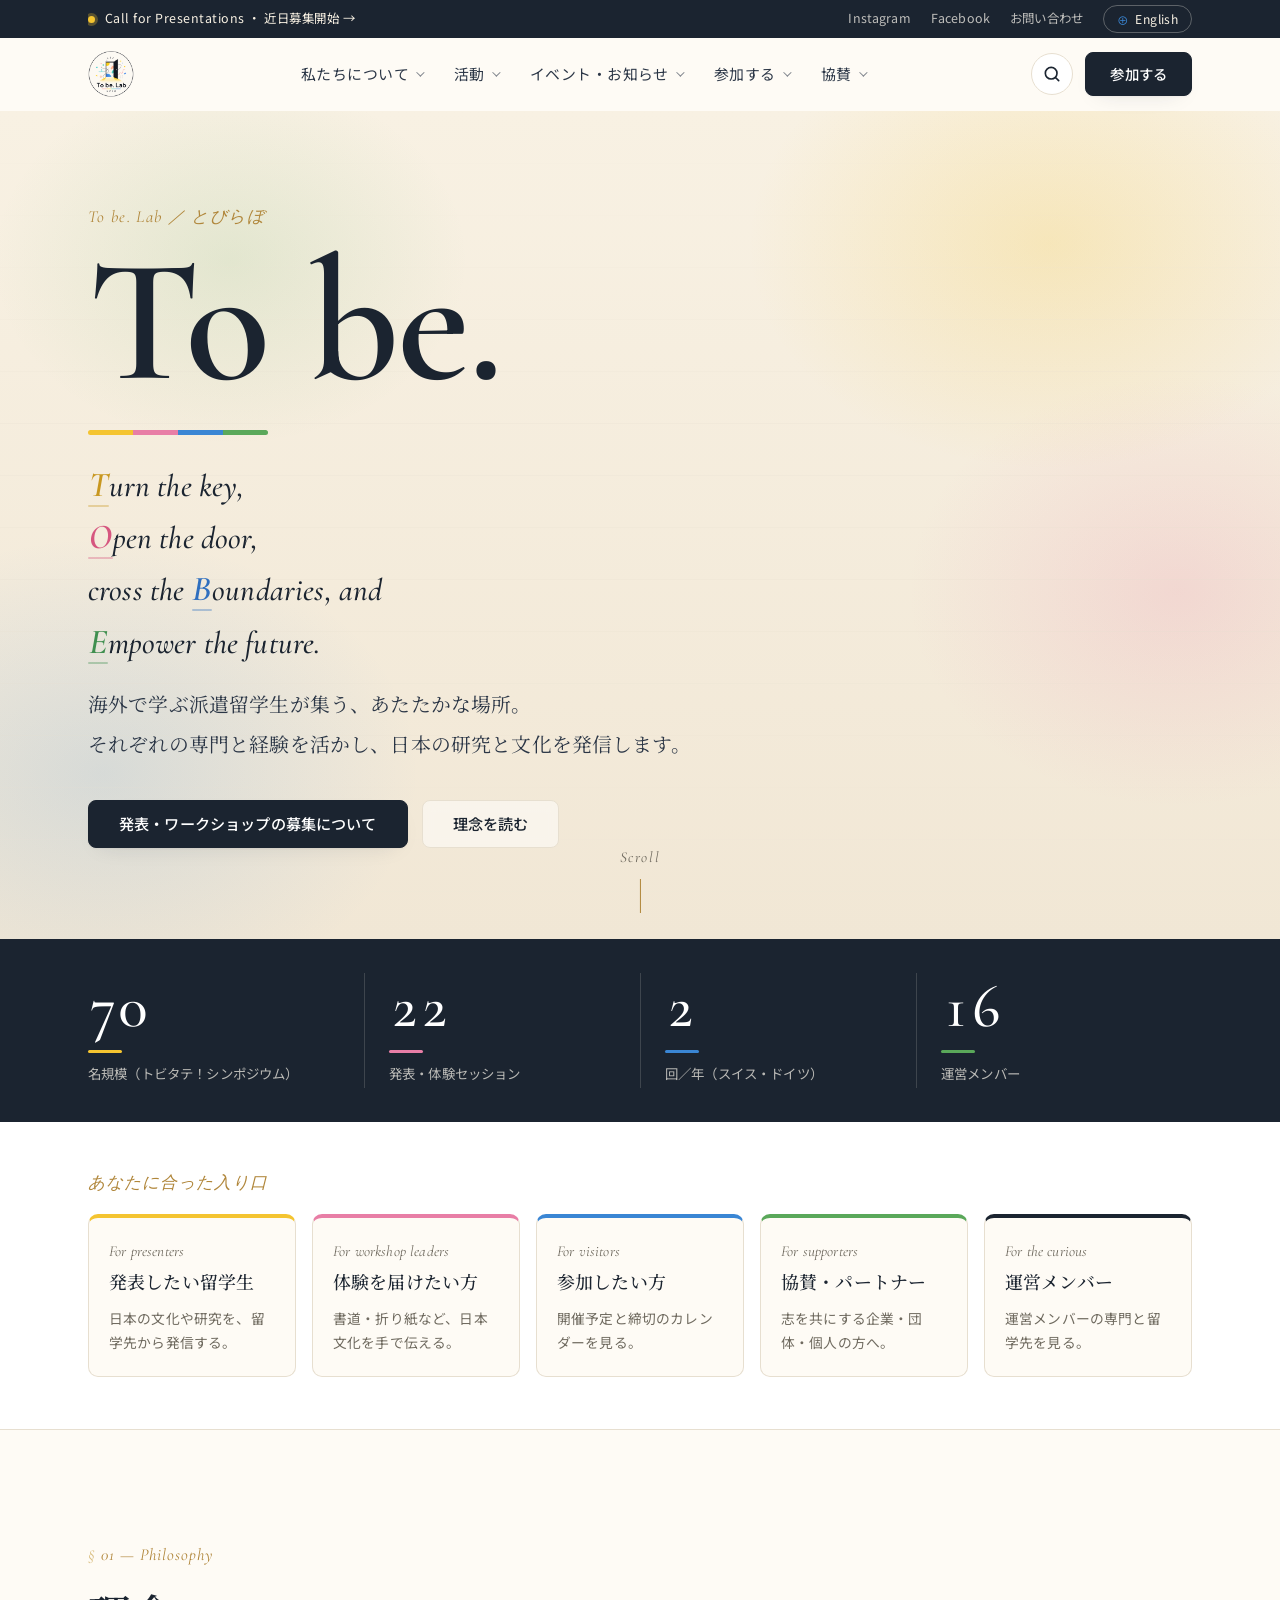
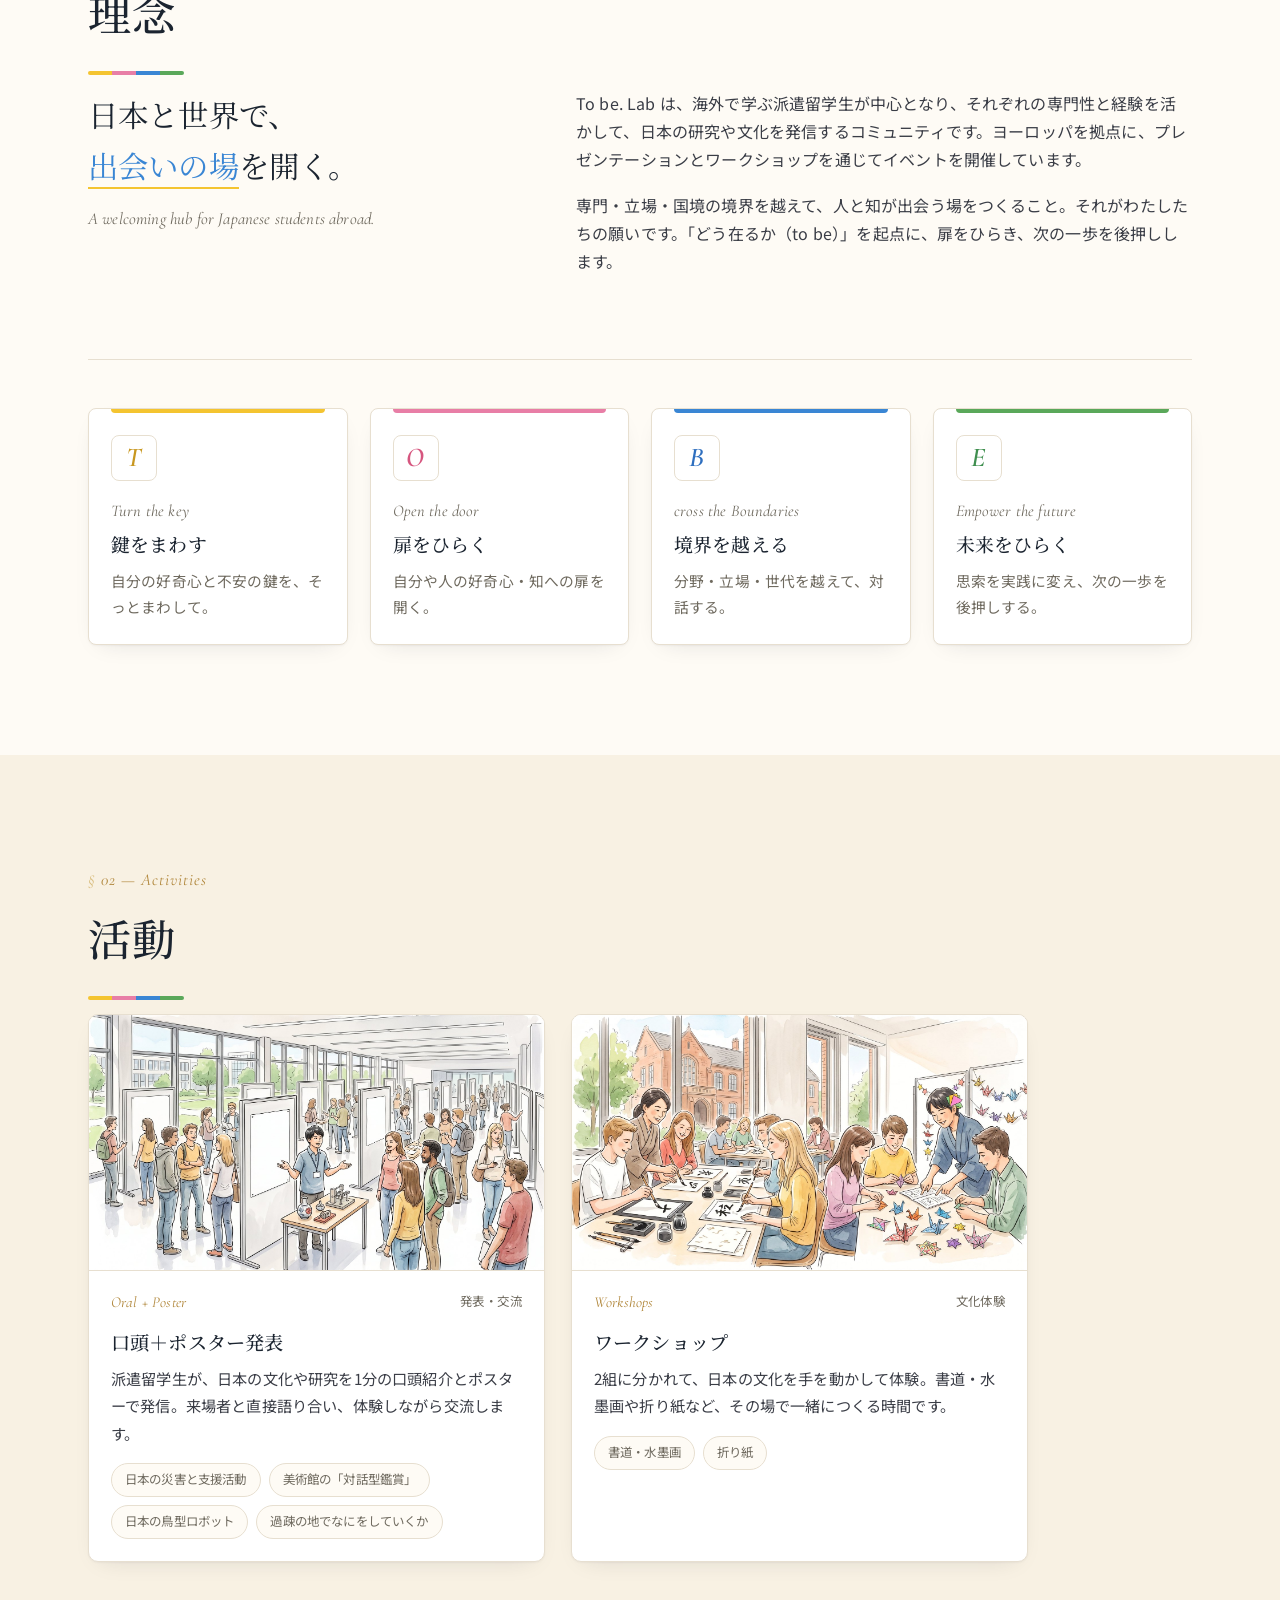
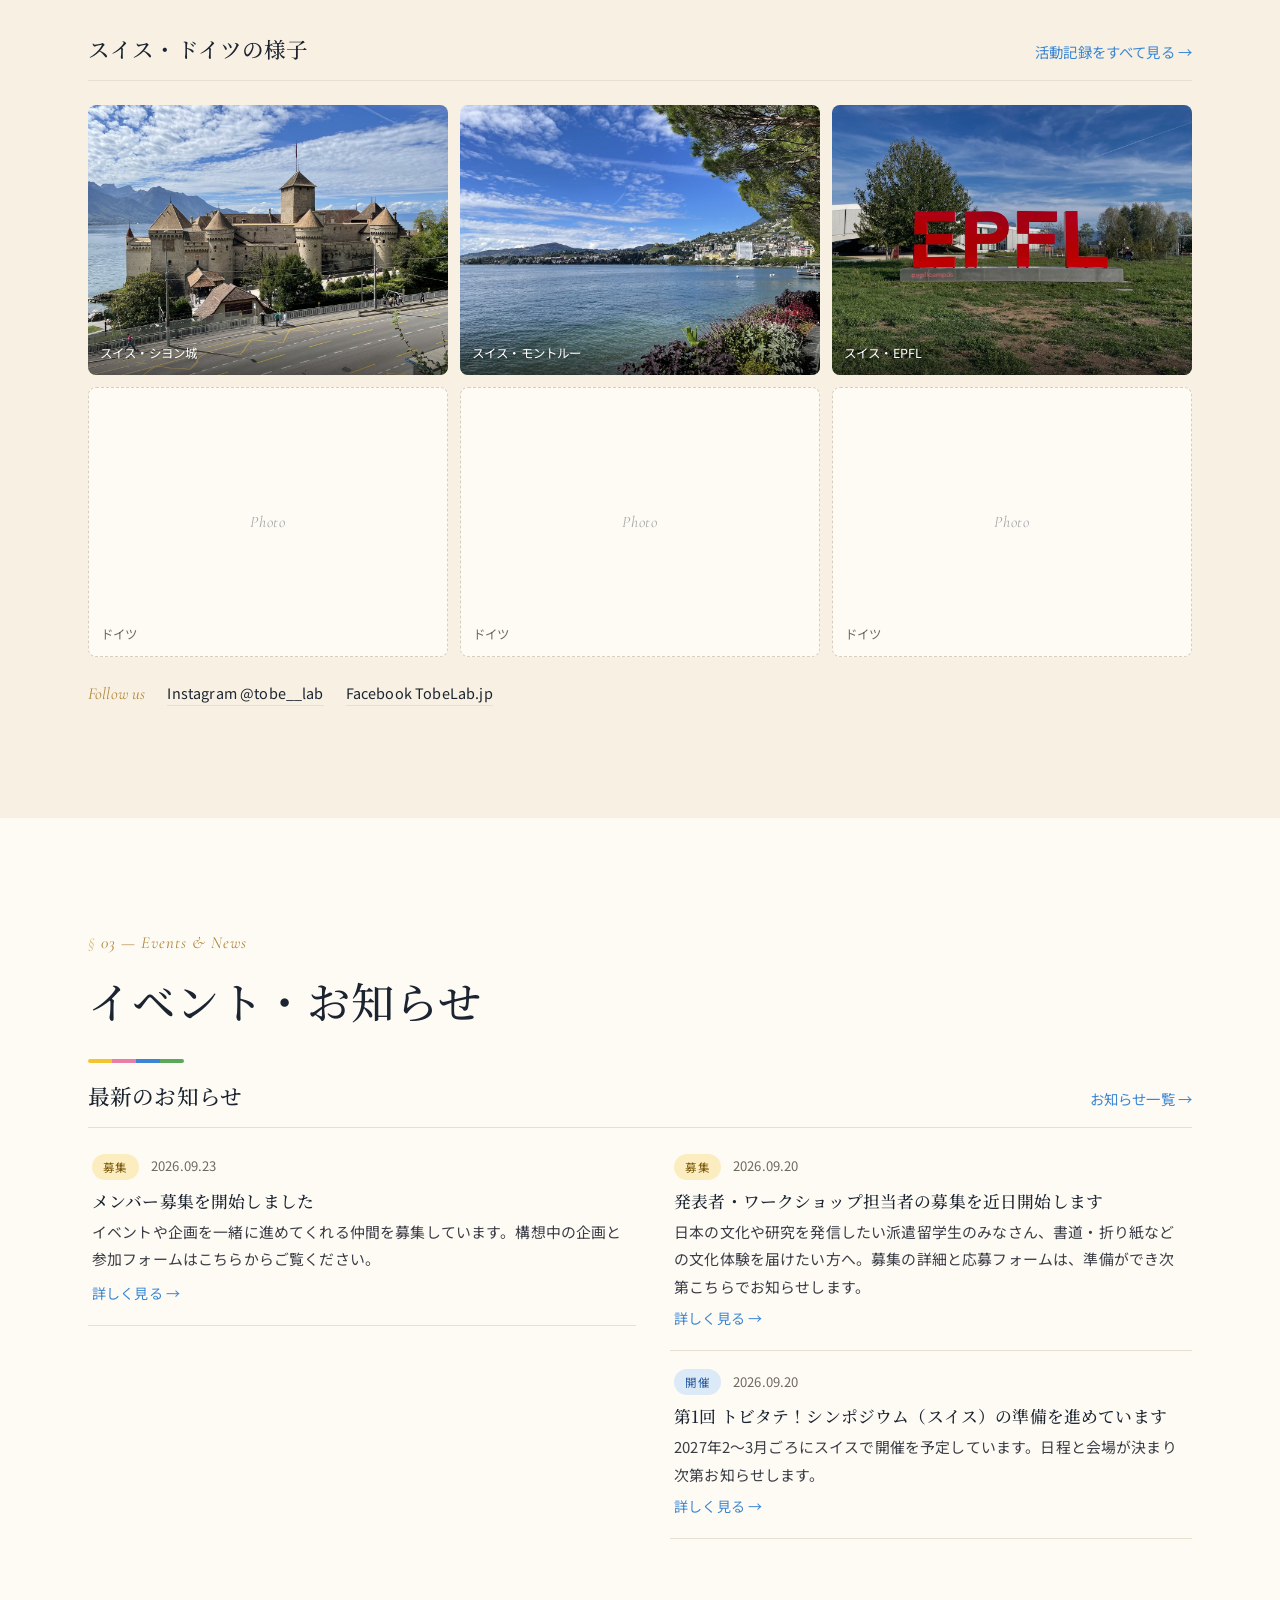
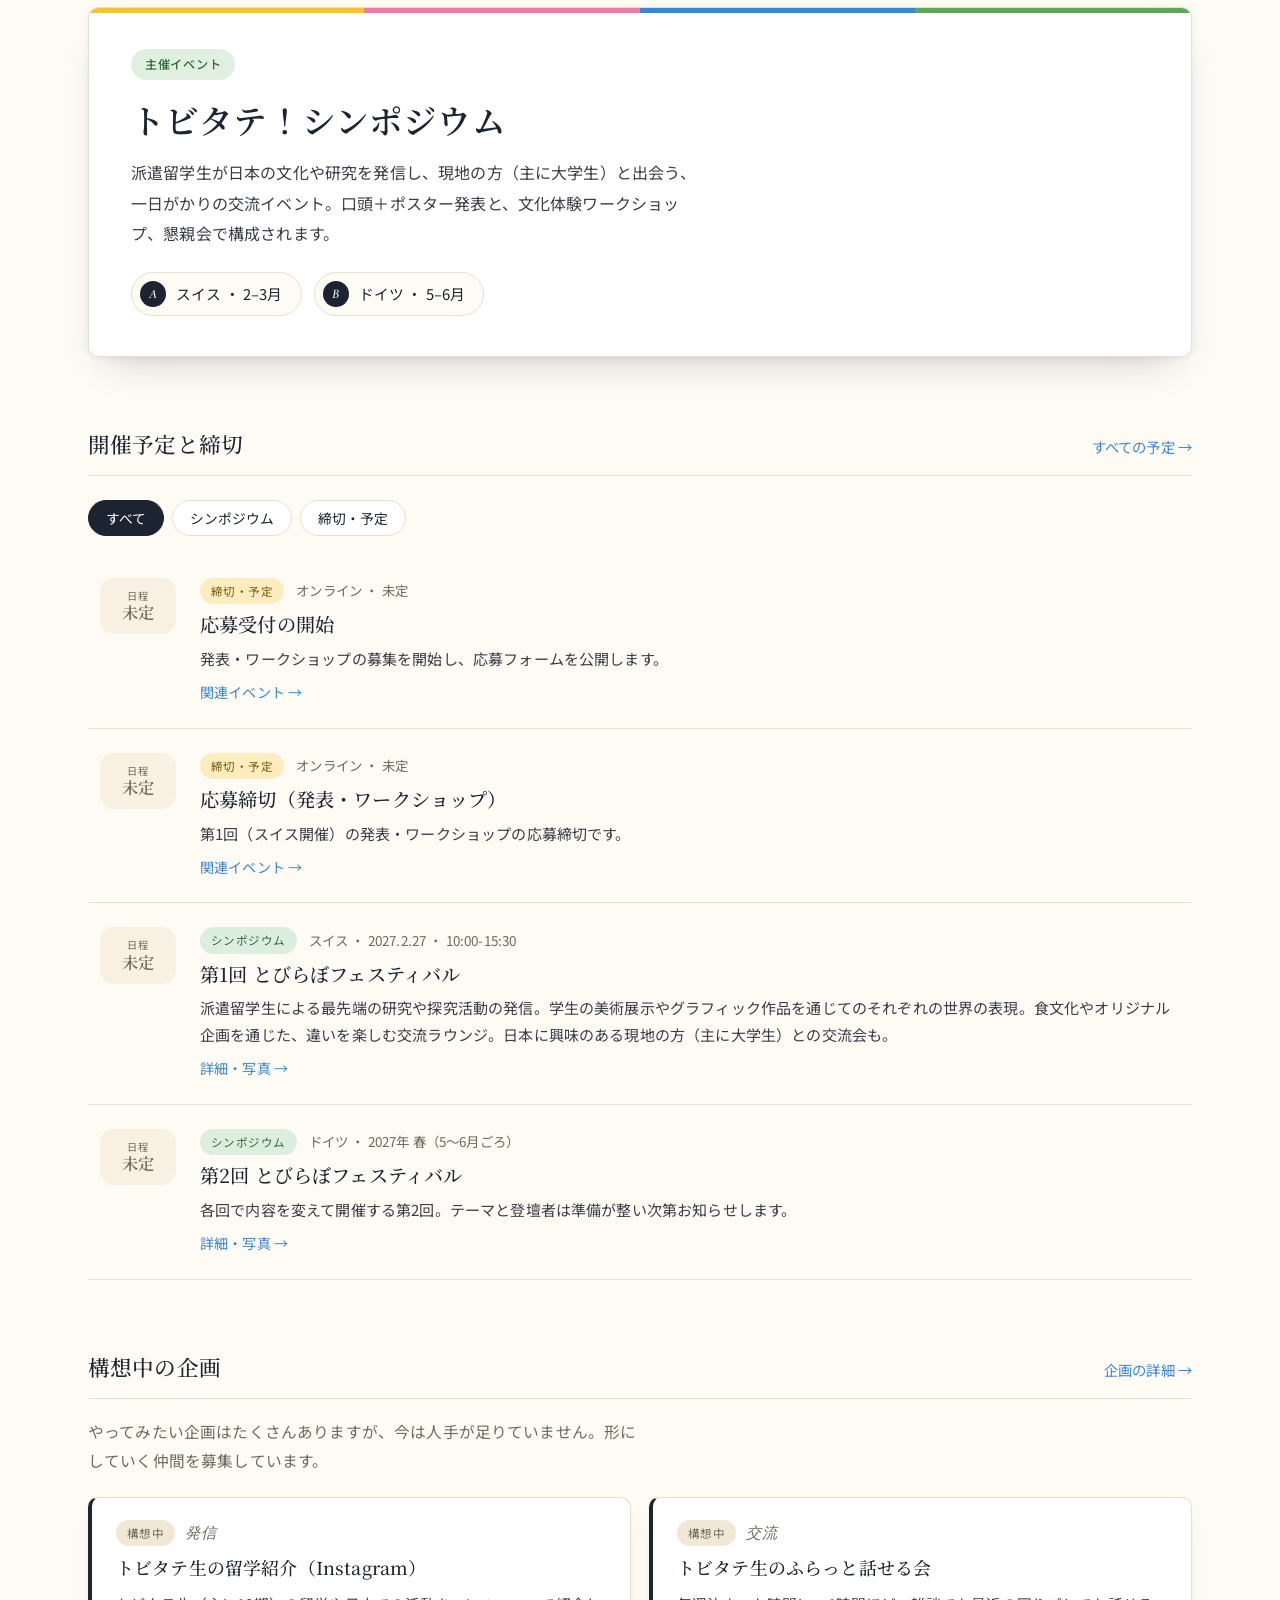
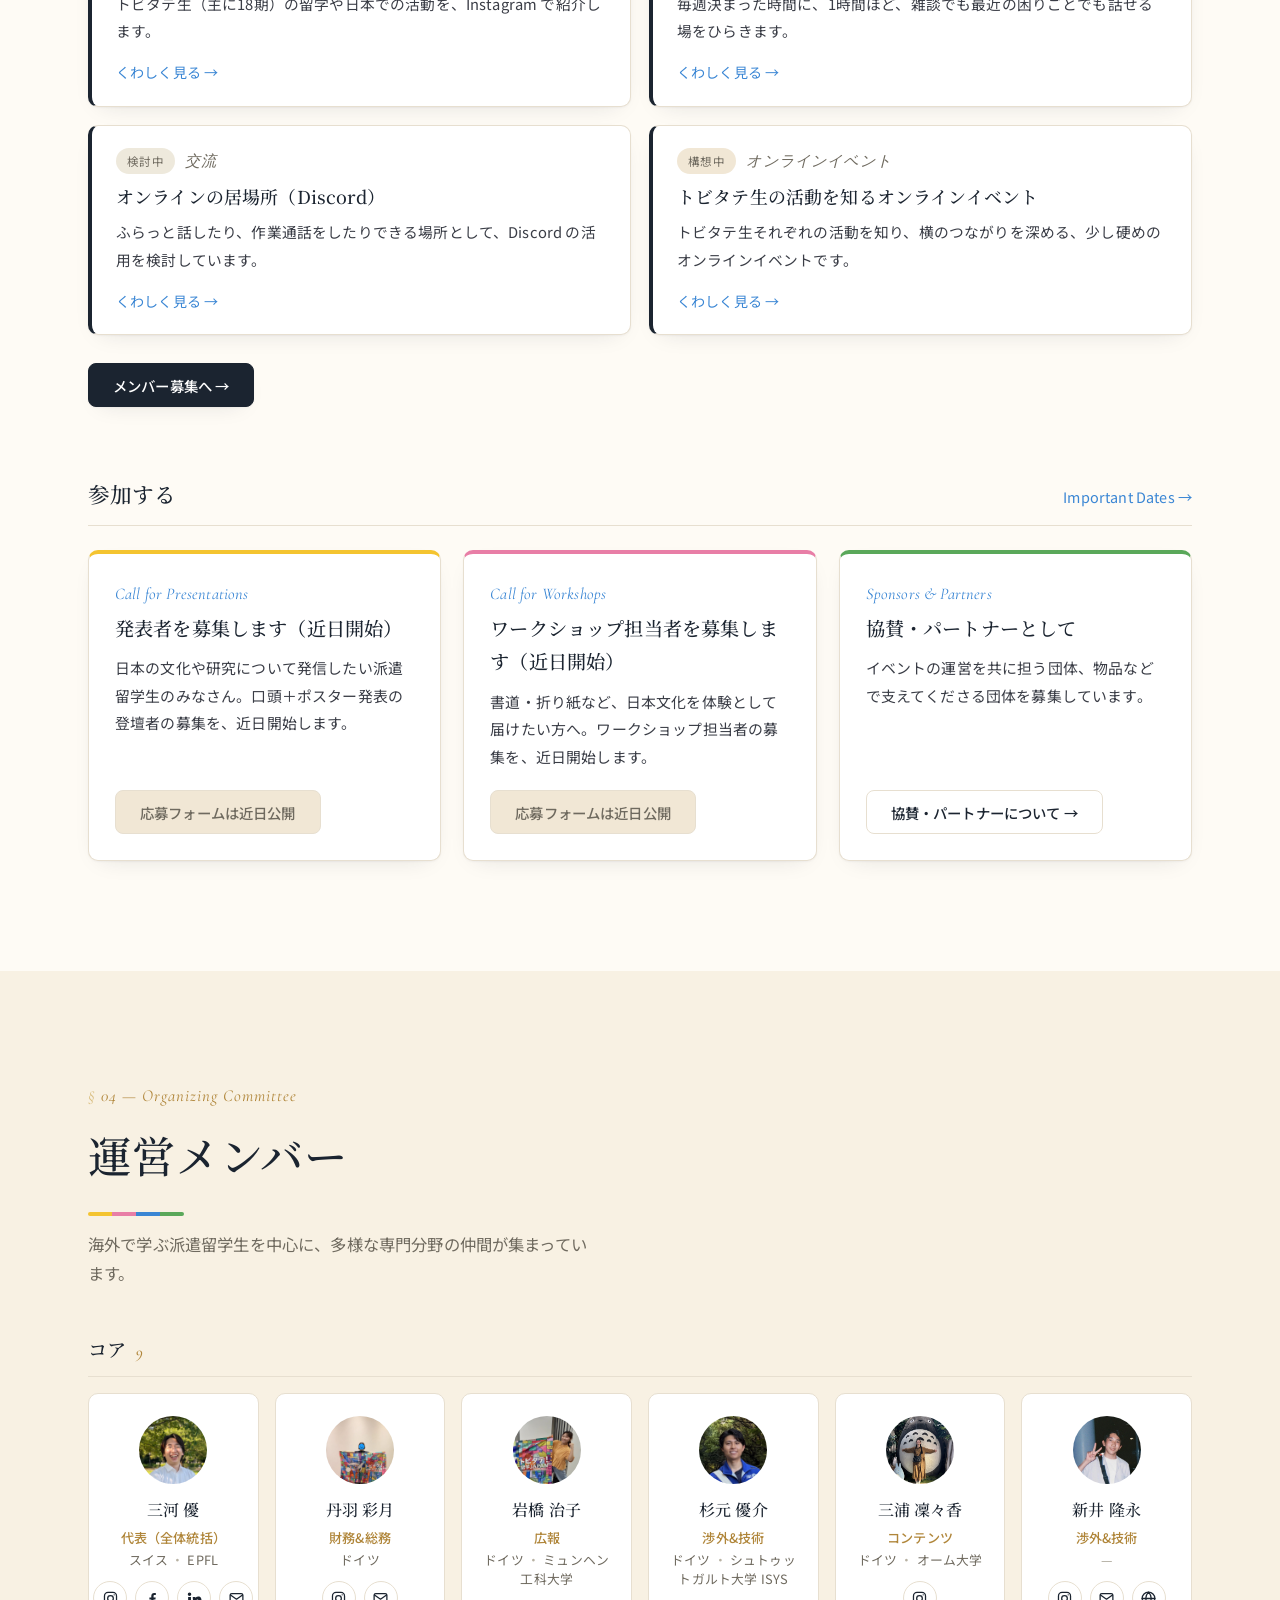
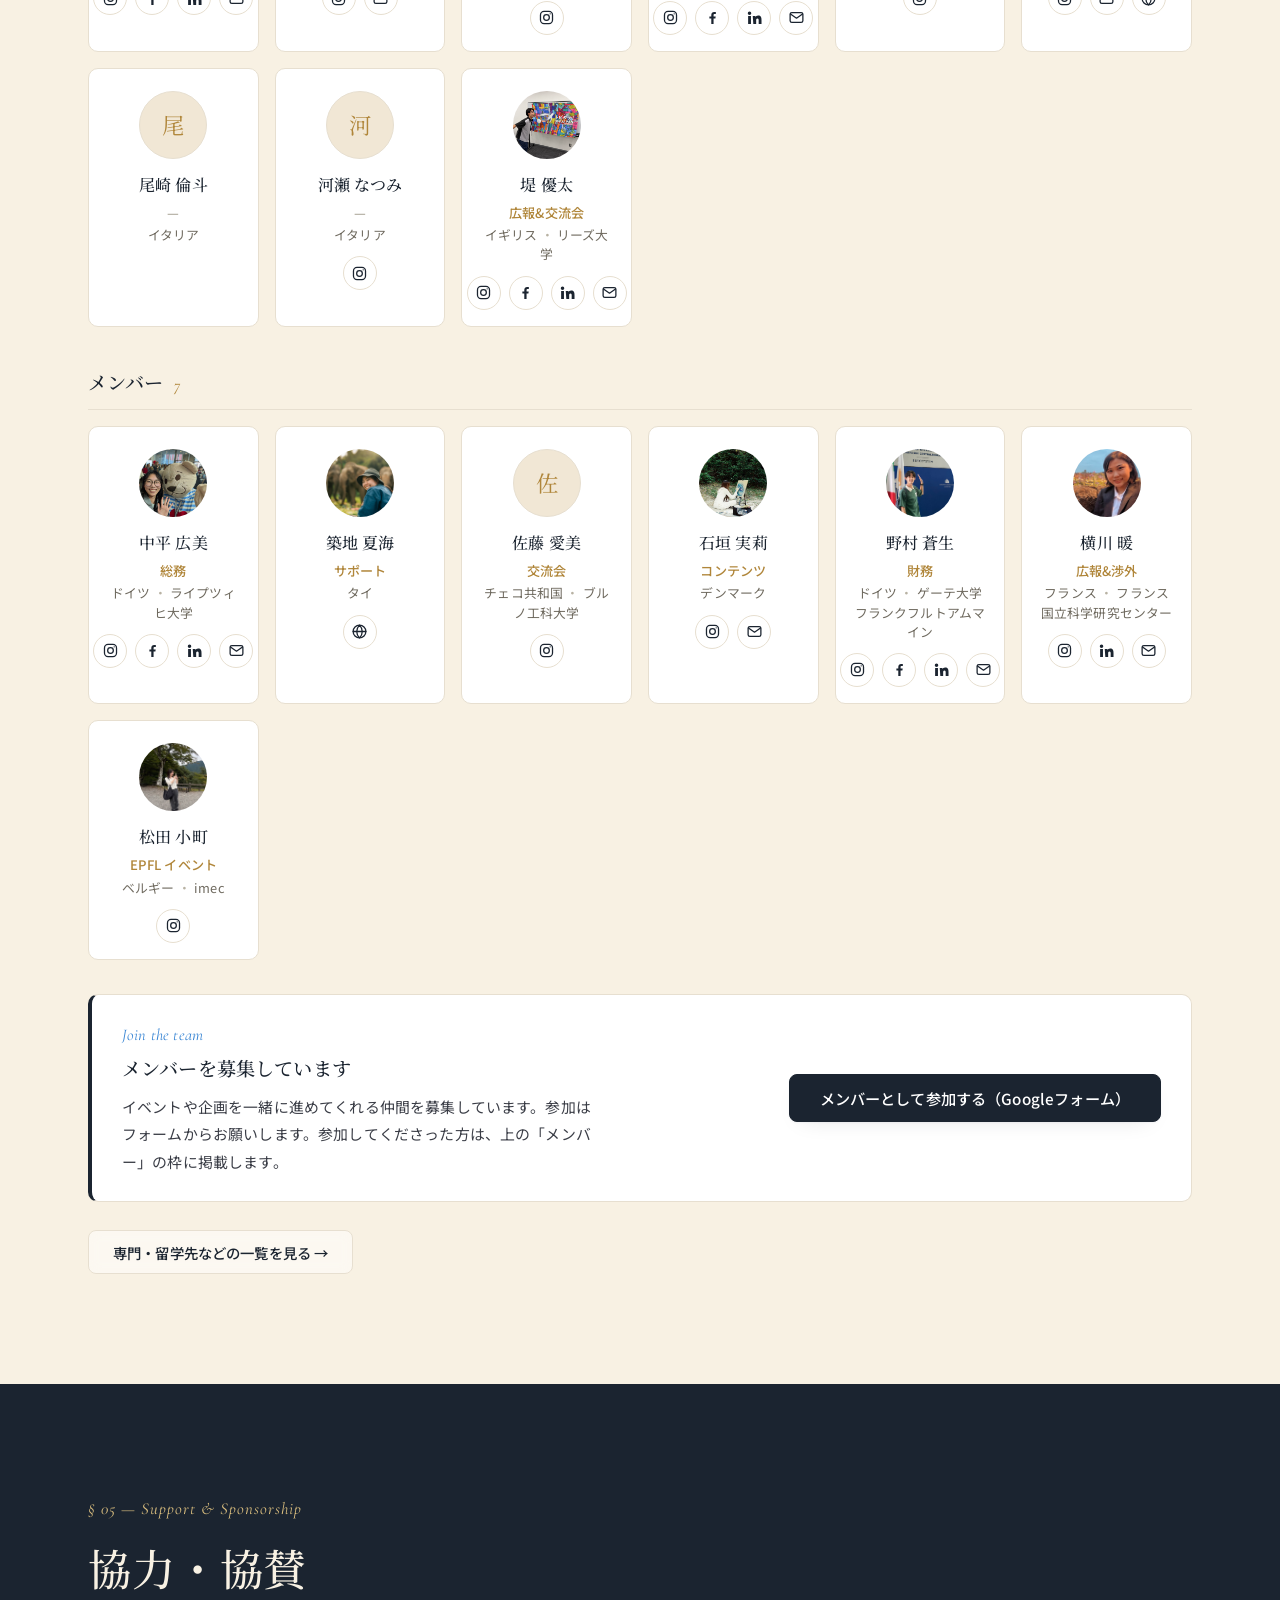
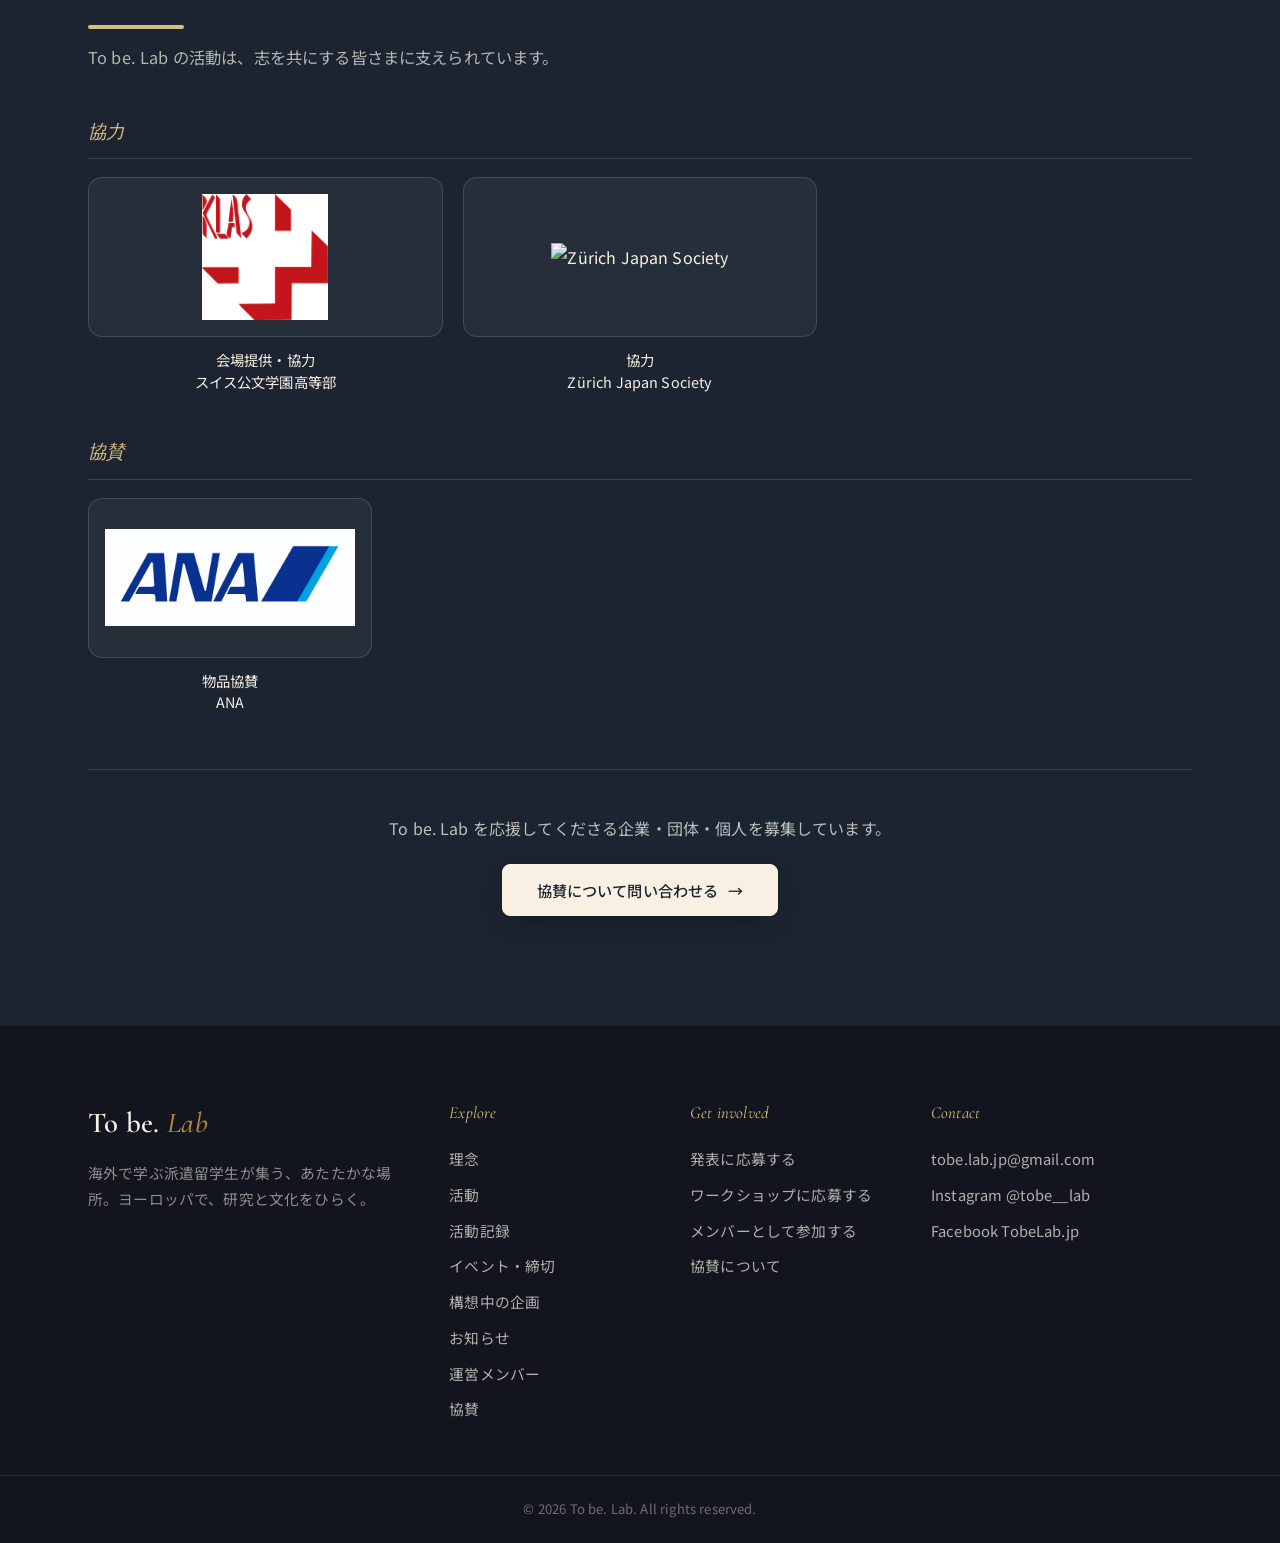
==== index.html @ 34161068 "Update index.html" ====
<!DOCTYPE html>
<html lang="ja">
<head>
<meta charset="UTF-8">
<meta name="viewport" content="width=device-width, initial-scale=1.0, viewport-fit=cover">
<title>To be. Lab</title>
<meta name="description" content="To be. Lab — 海外で学ぶ派遣留学生が集う、あたたかな場所。日本の研究と文化を、ヨーロッパから発信します。">
<link rel="icon" href="assets/images/favicon.ico" sizes="any">
<link rel="icon" type="image/png" sizes="32x32" href="assets/images/favicon-32.png">
<link rel="icon" type="image/png" sizes="16x16" href="assets/images/favicon-16.png">
<link rel="apple-touch-icon" href="assets/images/apple-touch-icon.png">
<link rel="preconnect" href="https://fonts.googleapis.com">
<link rel="preconnect" href="https://fonts.gstatic.com" crossorigin>
<link href="https://fonts.googleapis.com/css2?family=Cormorant+Garamond:ital,wght@0,400;0,500;0,600;1,400&family=Noto+Serif+JP:wght@300;400;500;600&family=Noto+Sans+JP:wght@300;400;500&display=swap" rel="stylesheet">
<link rel="stylesheet" href="styles.css">
<script src="config.js"></script>
</head>
<body data-lang="ja" data-page="home">
<script src="layout.js" data-part="header"></script>

<main>
<!-- ============ HERO（配色・タイトルは前バージョンのまま） ============ -->
<section class="hero">
  <div class="hero-bg" aria-hidden="true"></div>
  <div class="hero-inner">
    <p class="eyelabel">To be. Lab ／ とびらぼ</p>
    <h1 class="hero-title">To&nbsp;be.<span class="hero-dot"></span></h1>
    <div class="brandbar" aria-hidden="true"><i></i><i></i><i></i><i></i></div>
    <!-- 4行表示が標準。2行にしたいときは class に is-two を足す（または URL に ?concept=2 を付けて確認） -->
    <p class="hero-concept" aria-label="Turn the key, Open the door, cross the Boundaries, and Empower the future.">
      <span class="cl"><span class="acr acr-y">T</span>urn the key,</span>
      <span class="cl"><span class="acr acr-p">O</span>pen the door,</span>
      <span class="cl">cross the <span class="acr acr-b">B</span>oundaries, and</span>
      <span class="cl"><span class="acr acr-g">E</span>mpower the future.</span>
    </p>
    <p class="hero-lead" data-ja="海外で学ぶ派遣留学生が集う、あたたかな場所。&lt;br&gt;それぞれの専門と経験を活かし、日本の研究と文化を発信します。" data-en="A warm place where Japanese exchange students studying abroad gather.&lt;br&gt;Drawing on our own fields and experiences, we share Japanese research and culture.">海外で学ぶ派遣留学生が集う、あたたかな場所。<br>それぞれの専門と経験を活かし、日本の研究と文化を発信します。</p>
    <div class="hero-actions">
      <a class="btn btn-primary" href="#get-involved" data-ja="発表・ワークショップの募集について" data-en="About the calls for presenters &amp; workshops">発表・ワークショップの募集について</a>
      <a class="btn btn-ghost" href="#about" data-ja="理念を読む" data-en="Our philosophy">理念を読む</a>
    </div>
  </div>
  <a class="scroll-cue" href="#stats" aria-label="Scroll">Scroll</a>
</section>

<!-- ============ 数字で見る To be. Lab ============ -->
<section class="stats" id="stats" aria-label="To be. Lab in numbers">
  <div class="stats-inner">
    <div class="stat"><span class="stat-num"><span data-count="70">70</span></span><span class="stat-label" data-ja="名規模（トビタテ！シンポジウム）" data-en="attendees per Symposium">名規模（トビタテ！シンポジウム）</span></div>
    <div class="stat"><span class="stat-num"><span data-count="22">22</span></span><span class="stat-label" data-ja="発表・体験セッション" data-en="presentations &amp; workshops">発表・体験セッション</span></div>
    <div class="stat"><span class="stat-num"><span data-count="2">2</span></span><span class="stat-label" data-ja="回／年（スイス・ドイツ）" data-en="editions a year (Switzerland · Germany)">回／年（スイス・ドイツ）</span></div>
    <div class="stat"><span class="stat-num"><span data-count="members">6</span></span><span class="stat-label" data-ja="運営メンバー" data-en="organizing members">運営メンバー</span></div>
  </div>
</section>

<!-- ============ あなたに合った入り口 ============ -->
<section class="tiles-band" aria-label="Find your path">
  <div class="container">
    <p class="band-label" data-ja="あなたに合った入り口" data-en="Find your way in">あなたに合った入り口</p>
    <div class="tiles">
      <a class="tile t-y" href="#get-involved">
        <span class="tile-en">For presenters</span>
        <h3 data-ja="発表したい留学生" data-en="Exchange students">発表したい留学生</h3>
        <p data-ja="日本の文化や研究を、留学先から発信する。" data-en="Share Japanese culture and research from where you study.">日本の文化や研究を、留学先から発信する。</p>
      </a>
      <a class="tile t-p" href="#get-involved">
        <span class="tile-en">For workshop leaders</span>
        <h3 data-ja="体験を届けたい方" data-en="Workshop leaders">体験を届けたい方</h3>
        <p data-ja="書道・折り紙など、日本文化を手で伝える。" data-en="Share culture by hand — calligraphy, origami and more.">書道・折り紙など、日本文化を手で伝える。</p>
      </a>
      <a class="tile t-b" href="events.html">
        <span class="tile-en">For visitors</span>
        <h3 data-ja="参加したい方" data-en="Visitors">参加したい方</h3>
        <p data-ja="開催予定と締切のカレンダーを見る。" data-en="See upcoming events and deadlines.">開催予定と締切のカレンダーを見る。</p>
      </a>
      <a class="tile t-g" href="#sponsors">
        <span class="tile-en">For supporters</span>
        <h3 data-ja="協賛・パートナー" data-en="Sponsors &amp; partners">協賛・パートナー</h3>
        <p data-ja="志を共にする企業・団体・個人の方へ。" data-en="For companies, organizations and individuals who share our vision.">志を共にする企業・団体・個人の方へ。</p>
      </a>
      <a class="tile t-k" href="members.html">
        <span class="tile-en">For the curious</span>
        <h3 data-ja="運営メンバー" data-en="Meet the committee">運営メンバー</h3>
        <p data-ja="運営メンバーの専門と留学先を見る。" data-en="See the members' fields and host institutions.">運営メンバーの専門と留学先を見る。</p>
      </a>
    </div>
  </div>
</section>

<!-- ============ ABOUT / 理念 ============ -->
<section class="section reveal in" id="about">
  <div class="container">
    <p class="section-label">01 — Philosophy</p>
    <h2 class="section-title" data-ja="理念" data-en="Philosophy">理念</h2>
    <div class="about-grid">
      <div class="about-lead">
        <p class="lede" data-ja="日本と世界で、&lt;br&gt;&lt;em&gt;出会いの場&lt;/em&gt;を開く。" data-en="In Japan and around the world,&lt;br&gt;we open a &lt;em&gt;place of encounter&lt;/em&gt;.">日本と世界で、<br><em>出会いの場</em>を開く。</p>
        <p class="lede-en" data-ja="A welcoming hub for Japanese students abroad." data-en="海外で学ぶ日本の留学生が集う、あたたかな場所。">A welcoming hub for Japanese students abroad.</p>
      </div>
      <div class="about-body">
        <p data-ja="To be. Lab は、海外で学ぶ派遣留学生が中心となり、それぞれの専門性と経験を活かして、日本の研究や文化を発信するコミュニティです。ヨーロッパを拠点に、プレゼンテーションとワークショップを通じてイベントを開催しています。" data-en="To be. Lab is a community led by Japanese exchange students abroad, who draw on their own expertise and experience to share Japanese research and culture. Based in Europe, we host events through presentations and workshops.">To be. Lab は、海外で学ぶ派遣留学生が中心となり、それぞれの専門性と経験を活かして、日本の研究や文化を発信するコミュニティです。ヨーロッパを拠点に、プレゼンテーションとワークショップを通じてイベントを開催しています。</p>
        <p data-ja="専門・立場・国境の境界を越えて、人と知が出会う場をつくること。それがわたしたちの願いです。「どう在るか（to be）」を起点に、扉をひらき、次の一歩を後押しします。" data-en="Our wish is to create places where people and knowledge meet, across the boundaries of field, position, and nation. Starting from the question of how to be, we open doors and support the next step.">専門・立場・国境の境界を越えて、人と知が出会う場をつくること。それがわたしたちの願いです。「どう在るか（to be）」を起点に、扉をひらき、次の一歩を後押しします。</p>
      </div>
    </div>
    <div class="values" id="values">
      <div class="value reveal in">
        <div class="value-ico" aria-hidden="true">T</div>
        <span class="value-en">Turn the key</span>
        <h3 data-ja="鍵をまわす" data-en="Turn the key">鍵をまわす</h3>
        <p data-ja="自分の好奇心と不安の鍵を、そっとまわして。" data-en="Gently turn the key to your own curiosity and uncertainty.">自分の好奇心と不安の鍵を、そっとまわして。</p>
      </div>
      <div class="value reveal in">
        <div class="value-ico" aria-hidden="true">O</div>
        <span class="value-en">Open the door</span>
        <h3 data-ja="扉をひらく" data-en="Open the door">扉をひらく</h3>
        <p data-ja="自分や人の好奇心・知への扉を開く。" data-en="Open the door to curiosity and knowledge — our own and others'.">自分や人の好奇心・知への扉を開く。</p>
      </div>
      <div class="value reveal in">
        <div class="value-ico" aria-hidden="true">B</div>
        <span class="value-en">cross the Boundaries</span>
        <h3 data-ja="境界を越える" data-en="cross the Boundaries">境界を越える</h3>
        <p data-ja="分野・立場・世代を越えて、対話する。" data-en="Dialogue across fields, positions, and generations.">分野・立場・世代を越えて、対話する。</p>
      </div>
      <div class="value reveal in">
        <div class="value-ico" aria-hidden="true">E</div>
        <span class="value-en">Empower the future</span>
        <h3 data-ja="未来をひらく" data-en="Empower the future">未来をひらく</h3>
        <p data-ja="思索を実践に変え、次の一歩を後押しする。" data-en="Turn thought into practice, and support the next step.">思索を実践に変え、次の一歩を後押しする。</p>
      </div>
    </div>
  </div>
</section>

<!-- ============ ACTIVITIES / 活動 ============ -->
<section class="section section-alt reveal in" id="research">
  <div class="container">
    <p class="section-label">02 — Activities</p>
    <h2 class="section-title" data-ja="活動" data-en="Activities">活動</h2>
    <div class="research-grid research-grid-2">
      <article class="research-card reveal in" id="poster">
        <!-- 写真を入れるには data-photo="assets/images/activities/poster.jpg" のようにパスを書く -->
        <div class="research-thumb photo-slot" style="--i:1" data-photo="assets/images/activities/poster.jpg"><span class="ph-label">Photo</span></div>
        <div class="research-meta"><span class="tag">Oral + Poster</span><span class="date" data-ja="発表・交流" data-en="Talks &amp; exchange">発表・交流</span></div>
        <h3 data-ja="口頭＋ポスター発表" data-en="Oral + Poster presentations">口頭＋ポスター発表</h3>
        <p data-ja="派遣留学生が、日本の文化や研究を1分の口頭紹介とポスターで発信。来場者と直接語り合い、体験しながら交流します。" data-en="Exchange students share Japanese culture and research through a one-minute talk and a poster, then meet visitors face to face for hands-on exchange.">派遣留学生が、日本の文化や研究を1分の口頭紹介とポスターで発信。来場者と直接語り合い、体験しながら交流します。</p>
        <ul class="research-eg">
          <li data-ja="日本の災害と支援活動" data-en="Disasters and relief in Japan">日本の災害と支援活動</li>
          <li data-ja="美術館の「対話型鑑賞」" data-en="Dialogue-based art viewing">美術館の「対話型鑑賞」</li>
          <li data-ja="日本の鳥型ロボット" data-en="Japan's bird-like robots">日本の鳥型ロボット</li>
          <li data-ja="過疎の地でなにをしていくか" data-en="Life in depopulated regions">過疎の地でなにをしていくか</li>
        </ul>
      </article>
      <article class="research-card reveal in" id="workshop">
        <div class="research-thumb photo-slot" style="--i:2" data-photo="assets/images/activities/workshop.jpg"><span class="ph-label">Photo</span></div>
        <div class="research-meta"><span class="tag">Workshops</span><span class="date" data-ja="文化体験" data-en="Hands-on">文化体験</span></div>
        <h3 data-ja="ワークショップ" data-en="Workshops">ワークショップ</h3>
        <p data-ja="2組に分かれて、日本の文化を手を動かして体験。書道・水墨画や折り紙など、その場で一緒につくる時間です。" data-en="In two groups, visitors experience Japanese culture hands-on — calligraphy, ink painting, origami, and more, made together on the spot.">2組に分かれて、日本の文化を手を動かして体験。書道・水墨画や折り紙など、その場で一緒につくる時間です。</p>
        <ul class="research-eg">
          <li data-ja="書道・水墨画" data-en="Calligraphy &amp; ink painting">書道・水墨画</li>
          <li data-ja="折り紙" data-en="Origami">折り紙</li>
        </ul>
      </article>
    </div>

    <div class="community">
      <div class="community-head">
        <h3 class="sub-h" data-ja="スイス・ドイツの様子" data-en="Scenes from Switzerland and Germany">スイス・ドイツの様子</h3>
        <a class="more-link" href="activities.html" data-ja="活動記録をすべて見る →" data-en="Open the full archive →">活動記録をすべて見る →</a>
      </div>
      <div class="gallery" id="gallery"></div>
      <div class="follow">
        <span class="follow-h">Follow us</span>
        <a href="https://www.instagram.com/tobe__lab/" target="_blank" rel="noopener">Instagram @tobe__lab</a>
        <a href="https://www.facebook.com/TobeLab.jp/" target="_blank" rel="noopener">Facebook TobeLab.jp</a>
      </div>
    </div>
  </div>
</section>

<!-- ============ EVENTS & NEWS / イベント・お知らせ ============ -->
<section class="section reveal in" id="events">
  <div class="container">
    <p class="section-label">03 — Events &amp; News</p>
    <h2 class="section-title" data-ja="イベント・お知らせ" data-en="Events &amp; News">イベント・お知らせ</h2>

    <!-- Latest News -->
    <div class="block" id="news">
      <div class="block-head">
        <h3 class="sub-h" data-ja="最新のお知らせ" data-en="Latest news">最新のお知らせ</h3>
        <a class="more-link" href="news.html" data-ja="お知らせ一覧 →" data-en="All news →">お知らせ一覧 →</a>
      </div>
      <div class="news" id="newsHome"></div>
    </div>

    <!-- 主催のメインイベント -->
    <article class="feature block" id="symposium">
      <div class="feature-body">
        <span class="feature-eyebrow" data-ja="主催イベント" data-en="Our flagship event">主催イベント</span>
        <h3 class="feature-title" data-ja="トビタテ！シンポジウム" data-en="Tobitate! Symposium">トビタテ！シンポジウム</h3>
        <p class="feature-lead" data-ja="派遣留学生が日本の文化や研究を発信し、現地の方（主に大学生）と出会う、一日がかりの交流イベント。口頭＋ポスター発表と、文化体験ワークショップ、懇親会で構成されます。" data-en="A full-day gathering where exchange students share Japanese culture and research and meet locals — mainly university students. It brings together oral and poster presentations, hands-on cultural workshops, and a reception.">派遣留学生が日本の文化や研究を発信し、現地の方（主に大学生）と出会う、一日がかりの交流イベント。口頭＋ポスター発表と、文化体験ワークショップ、懇親会で構成されます。</p>
        <div class="feature-rounds">
          <a class="fround" href="activities.html#switzerland-2026"><span class="fround-tag">A</span><span data-ja="スイス ・ 2–3月" data-en="Switzerland · Feb–Mar">スイス ・ 2–3月</span></a>
          <a class="fround" href="activities.html#germany-2027"><span class="fround-tag">B</span><span data-ja="ドイツ ・ 5–6月" data-en="Germany · May–Jun">ドイツ ・ 5–6月</span></a>
        </div>
      </div>
    </article>

    <!-- Upcoming Events and Deadlines -->
    <div class="block" id="calendar">
      <div class="block-head">
        <h3 class="sub-h" data-ja="開催予定と締切" data-en="Upcoming events and deadlines">開催予定と締切</h3>
        <a class="more-link" href="events.html" data-ja="すべての予定 →" data-en="All events →">すべての予定 →</a>
      </div>
      <div class="chips" data-filters data-target="#calHome" data-attr="type">
        <button class="chip is-on" data-filter="" data-ja="すべて" data-en="All">すべて</button>
        <button class="chip" data-filter="symposium" data-ja="シンポジウム" data-en="Symposium">シンポジウム</button>
        <button class="chip" data-filter="deadline" data-ja="締切・予定" data-en="Deadlines">締切・予定</button>
      </div>
      <div class="events-list" id="calHome"></div>
      <p class="ev-empty filter-empty" hidden data-ja="該当する予定はありません。" data-en="Nothing to show.">該当する予定はありません。</p>
    </div>

    <!-- 構想中の企画 -->
    <div class="block" id="ideas">
      <div class="block-head">
        <h3 class="sub-h" data-ja="構想中の企画" data-en="Ideas in the works">構想中の企画</h3>
        <a class="more-link" href="ideas.html" data-ja="企画の詳細 →" data-en="All ideas →">企画の詳細 →</a>
      </div>
      <p class="block-lead" data-ja="やってみたい企画はたくさんありますが、今は人手が足りていません。形にしていく仲間を募集しています。" data-en="We have many ideas we'd love to try, but we are short of hands. We are looking for people to join us in bringing them to life.">やってみたい企画はたくさんありますが、今は人手が足りていません。形にしていく仲間を募集しています。</p>
      <div class="ideas-grid" id="ideasHome"></div>
      <p class="strip-cta"><a class="btn btn-primary btn-sm" href="members.html#join" data-ja="メンバー募集へ →" data-en="Join as a member →">メンバー募集へ →</a></p>
    </div>

    <!-- Get involved -->
    <div class="block" id="get-involved">
      <div class="block-head">
        <h3 class="sub-h" data-ja="参加する" data-en="Get involved">参加する</h3>
        <a class="more-link" href="events.html#dates" data-ja="Important Dates →" data-en="Important Dates →">Important Dates →</a>
      </div>
      <div class="cta-grid">
        <article class="cta-card cta-y">
          <span class="cta-en">Call for Presentations</span>
          <h3 data-ja="発表者を募集します（近日開始）" data-en="Call for presenters (opening soon)">発表者を募集します（近日開始）</h3>
          <p data-ja="日本の文化や研究について発信したい派遣留学生のみなさん。口頭＋ポスター発表の登壇者の募集を、近日開始します。" data-en="For exchange students who want to share Japanese culture or research — the call for oral and poster presenters will open soon.">日本の文化や研究について発信したい派遣留学生のみなさん。口頭＋ポスター発表の登壇者の募集を、近日開始します。</p>
          <!-- Google フォームの URL は config.js の forms.presentation に貼ってください -->
          <a class="btn btn-primary btn-sm" data-form="presentation" data-pending-ja="応募フォームは近日公開" data-pending-en="Application form coming soon" data-ja="発表に応募する（Googleフォーム）" data-en="Apply to present (Google Form)">発表に応募する（Googleフォーム）</a>
        </article>
        <article class="cta-card cta-p">
          <span class="cta-en">Call for Workshops</span>
          <h3 data-ja="ワークショップ担当者を募集します（近日開始）" data-en="Call for workshop leaders (opening soon)">ワークショップ担当者を募集します（近日開始）</h3>
          <p data-ja="書道・折り紙など、日本文化を体験として届けたい方へ。ワークショップ担当者の募集を、近日開始します。" data-en="For those who'd like to share Japanese culture as an experience — calligraphy, origami and more. The call for workshop leaders will open soon.">書道・折り紙など、日本文化を体験として届けたい方へ。ワークショップ担当者の募集を、近日開始します。</p>
          <!-- Google フォームの URL は config.js の forms.workshop に貼ってください -->
          <a class="btn btn-primary btn-sm" data-form="workshop" data-pending-ja="応募フォームは近日公開" data-pending-en="Application form coming soon" data-ja="ワークショップに応募する（Googleフォーム）" data-en="Apply to lead (Google Form)">ワークショップに応募する（Googleフォーム）</a>
        </article>
        <article class="cta-card cta-g">
          <span class="cta-en">Sponsors &amp; Partners</span>
          <h3 data-ja="協賛・パートナーとして" data-en="Support us">協賛・パートナーとして</h3>
          <p data-ja="イベントの運営を共に担う団体、物品などで支えてくださる団体を募集しています。" data-en="We welcome organizations that help run our events, and those that support us with goods and services.">イベントの運営を共に担う団体、物品などで支えてくださる団体を募集しています。</p>
          <a class="btn btn-ghost btn-sm" href="#sponsors" data-ja="協賛・パートナーについて →" data-en="About sponsors &amp; partners →">協賛・パートナーについて →</a>
        </article>
      </div>
    </div>
  </div>
</section>

<!-- ============ ORGANIZING COMMITTEE / 運営メンバー ============ -->
<section class="section section-alt reveal in" id="members">
  <div class="container">
    <p class="section-label">04 — Organizing Committee</p>
    <h2 class="section-title" data-ja="運営メンバー" data-en="Organizing Committee">運営メンバー</h2>
    <p class="section-intro" data-ja="海外で学ぶ派遣留学生を中心に、多様な専門分野の仲間が集まっています。" data-en="Led by Japanese exchange students abroad, with members from a wide range of fields.">海外で学ぶ派遣留学生を中心に、多様な専門分野の仲間が集まっています。</p>
    <div id="memberStrip"></div>

    <div class="join-box" id="join">
      <div>
        <p class="cta-en">Join the team</p>
        <h3 data-ja="メンバーを募集しています" data-en="We are looking for members">メンバーを募集しています</h3>
        <p data-ja="イベントや企画を一緒に進めてくれる仲間を募集しています。参加はフォームからお願いします。参加してくださった方は、上の「メンバー」の枠に掲載します。" data-en="We are looking for people to help run our events and projects. Please join through the form; new members will appear in the &quot;Members&quot; frame above.">イベントや企画を一緒に進めてくれる仲間を募集しています。参加はフォームからお願いします。参加してくださった方は、上の「メンバー」の枠に掲載します。</p>
      </div>
      <a class="btn btn-primary" data-form="member" data-pending-ja="参加フォームは近日公開" data-pending-en="Form coming soon" data-ja="メンバーとして参加する（Googleフォーム）" data-en="Join as a member (Google Form)">メンバーとして参加する（Googleフォーム）</a>
    </div>
    <p class="strip-cta"><a class="btn btn-ghost btn-sm" href="members.html" data-ja="専門・留学先などの一覧を見る →" data-en="See fields and host institutions →">専門・留学先などの一覧を見る →</a></p>
  </div>
</section>

<!-- ============ SPONSORS / 協賛 ============ -->
<section class="section section-dark reveal in" id="sponsors">
  <div class="container">
    <p class="section-label">05 — Support &amp; Sponsorship</p>
    <h2 class="section-title" data-ja="協力・協賛" data-en="Support &amp; Sponsorship">協力・協賛</h2>
    <p class="section-intro light" data-ja="To be. Lab の活動は、志を共にする皆さまに支えられています。" data-en="The activities of To be. Lab are supported by those who share our vision.">To be. Lab の活動は、志を共にする皆さまに支えられています。</p>

    <!-- 協力枠 -->
    <div class="sponsor-tier reveal in">
      <p class="tier-label" data-ja="協力" data-en="Support">協力</p>
      <!-- ここに sponsors.js から自動でデータが入ります -->
      <div class="sponsor-grid sponsor-grid-lg" id="sponsor-list-support"></div>
    </div>

    <!-- 協賛枠 -->
    <div class="sponsor-tier reveal in">
      <p class="tier-label" data-ja="協賛" data-en="Sponsorship">協賛</p>
      <!-- ここに sponsors.js から自動でデータが入ります -->
      <div class="sponsor-grid" id="sponsor-list-sponsorship"></div>
    </div>

    <div class="sponsor-cta">
      <p data-ja="To be. Lab を応援してくださる企業・団体・個人を募集しています。" data-en="We welcome companies, organizations, and individuals who wish to support To be. Lab.">To be. Lab を応援してくださる企業・団体・個人を募集しています。</p>
      <a class="btn btn-primary" href="mailto:tobe.lab.jp@gmail.com?subject=..." data-ja="協賛について問い合わせる" data-en="Ask about sponsorship">協賛について問い合わせる</a>
    </div>
  </div>
</section>
</main>

<script src="events.js"></script>
<script src="members.js"></script>
<script src="news.js"></script>
<script src="ideas.js"></script>
<script src="layout.js" data-part="footer"></script>
<script src="site.js"></script>
<script src="sponsors.js"></script>
</body>
</html>
---- styles.css ----
/* ============================================================
   To be. Lab  —  styles
   Palette: ink navy + warm cream + muted brass
   ============================================================ */
:root{
  --ink:#1b2430;
  --ink-soft:#2b3646;
  --cream:#f8f1e3;
  --cream-2:#f1e7d5;
  --paper:#fefbf5;         /* ロゴの背景色に合わせた基調色 */
  --brass:#b0863a;          /* 落ち着いた金（ロゴの黄をテキスト向けに） */
  --brass-soft:#d9bd7e;
  /* コンセプト4色（黄→ピンク→青→緑） */
  --c-yellow:#f4c430;
  --c-pink:#e87ea6;
  --c-blue:#3a86d4;
  --c-green:#5aa85a;
  --c-teal:#34b39a;
  --c-coral:#ef9b8d;
  --line:#e7dfd0;
  --text:#20242e;
  --muted:#6f6a5f;
  --serif-latin:'Cormorant Garamond', serif;
  --serif-jp:'Noto Serif JP', serif;
  /* Clarity: システムフォント優先（Appleデバイスでは SF、他はNotoにフォールバック） */
  --sans-jp:-apple-system, BlinkMacSystemFont, 'SF Pro Text', 'Helvetica Neue', 'Hiragino Sans', 'Hiragino Kaku Gothic ProN', 'Noto Sans JP', sans-serif;
  /* Depth: 連続的で大きめの角丸・柔らかな影 */
  --r-card:10px;
  --r-btn:6px;
  --r-pill:999px;
  --shadow-1:0 1px 2px rgba(27,36,48,.04), 0 8px 24px -14px rgba(27,36,48,.18);
  --shadow-2:0 2px 6px rgba(27,36,48,.06), 0 20px 40px -22px rgba(27,36,48,.28);
  --max:1160px;
}
*,*::before,*::after{-webkit-tap-highlight-color:transparent}
:focus-visible{outline:2px solid var(--c-blue);outline-offset:3px;border-radius:4px}

*{box-sizing:border-box;margin:0;padding:0}
html{scroll-behavior:smooth;-webkit-text-size-adjust:100%;text-size-adjust:100%}
body{
  font-family:var(--sans-jp);
  color:var(--text);
  background:var(--paper);
  line-height:1.75;
  letter-spacing:.01em;
  -webkit-font-smoothing:antialiased;
  -moz-osx-font-smoothing:grayscale;
  text-rendering:optimizeLegibility;
}
a{color:inherit;text-decoration:none}
img{max-width:100%;display:block}

.container{max-width:var(--max);margin:0 auto;padding:0 28px}

/* ---------- Header ---------- */
.site-header{
  position:sticky;top:0;z-index:100;
  background:rgba(254,251,245,.86);
  backdrop-filter:blur(10px);
  border-bottom:1px solid transparent;
  transition:border-color .3s, box-shadow .3s;
}
.site-header.scrolled{border-color:var(--line);box-shadow:0 6px 24px -18px rgba(0,0,0,.4)}
.header-inner{
  max-width:var(--max);margin:0 auto;padding:16px 28px;
  display:flex;align-items:center;justify-content:space-between;gap:20px;
}
.brand{display:flex;align-items:center}
.brand-logo{height:46px;width:auto;display:block}
.brand-wordmark{
  font-family:var(--serif-latin);
  font-size:1.6rem;font-weight:600;letter-spacing:.01em;color:var(--ink);
}
.brand-lab{color:var(--brass);font-style:italic;font-weight:500}
.nav{display:flex;align-items:center;gap:30px}
.nav a{
  font-size:.9rem;color:var(--ink-soft);letter-spacing:.04em;
  position:relative;transition:color .2s;
}
.nav a:not(.nav-cta){padding:4px 0}
.nav a:not(.nav-cta)::after{
  content:"";position:absolute;left:0;bottom:-2px;height:1px;width:0;background:var(--c-blue);transition:width .3s;
}
.nav a:hover{color:var(--c-blue)}
.nav a:not(.nav-cta):hover::after{width:100%}
.nav-cta{
  display:inline-flex;align-items:center;line-height:1;
  border:1px solid var(--ink);border-radius:999px;padding:10px 22px;color:var(--ink);
  transition:background .25s,color .25s,border-color .25s;
}
.nav-cta:hover{background:var(--ink);color:var(--paper);border-color:var(--ink)}
.lang-toggle{
  margin-left:22px;font-family:var(--sans-jp);font-size:.82rem;letter-spacing:.03em;
  color:var(--ink);background:none;border:1px solid var(--line);border-radius:999px;
  padding:7px 16px;cursor:pointer;transition:.22s;white-space:nowrap;
}
.lang-toggle::before{content:"\2295";margin-right:6px;color:var(--c-blue);font-size:.95em;vertical-align:-1px}
.lang-toggle:hover{border-color:var(--c-blue);color:var(--c-blue)}
.nav-toggle{display:none;flex-direction:column;gap:5px;background:none;border:0;cursor:pointer;padding:6px}
.nav-toggle span{width:24px;height:2px;background:var(--ink);transition:.3s}
.nav-toggle.open span:nth-child(1){transform:translateY(7px) rotate(45deg)}
.nav-toggle.open span:nth-child(2){opacity:0}
.nav-toggle.open span:nth-child(3){transform:translateY(-7px) rotate(-45deg)}

/* ---------- Hero ---------- */
.hero{
  position:relative;min-height:92vh;display:flex;align-items:center;
  overflow:hidden;background:var(--cream);
}
.hero-bg{
  position:absolute;inset:0;
  background:
    radial-gradient(38% 44% at 82% 16%, rgba(244,196,48,.22), transparent 62%),
    radial-gradient(34% 42% at 92% 58%, rgba(232,126,166,.18), transparent 62%),
    radial-gradient(40% 46% at 8% 80%, rgba(58,134,212,.15), transparent 62%),
    radial-gradient(30% 36% at 18% 18%, rgba(90,168,90,.13), transparent 62%),
    linear-gradient(180deg,var(--cream),var(--cream-2));
}
.hero-bg::after{
  content:"";position:absolute;inset:0;opacity:.22;
  background-image:linear-gradient(var(--line) 1px,transparent 1px);
  background-size:100% 52px;-webkit-mask:linear-gradient(180deg,transparent,#000 35%,#000 65%,transparent);
          mask:linear-gradient(180deg,transparent,#000 35%,#000 65%,transparent);
}
.hero-inner{position:relative;max-width:var(--max);margin:0 auto;padding:0 28px;width:100%}
.eyelabel{
  font-family:var(--serif-latin);font-style:italic;font-size:1.05rem;
  color:var(--brass);letter-spacing:.08em;margin-bottom:10px;
}
.hero-title{
  font-family:var(--serif-latin);font-weight:600;color:var(--ink);
  font-size:clamp(4.5rem,15vw,11rem);line-height:.92;letter-spacing:-.01em;
  display:inline-flex;align-items:flex-end;
}
.hero-dot{display:none}
.hero-concept{
  font-family:var(--serif-latin);font-style:italic;font-weight:500;
  font-size:clamp(1.15rem,2.8vw,1.7rem);color:var(--ink);line-height:1.55;
  margin:22px 0 6px;max-width:26ch;
}
/* 頭文字 T O B E = To be. */
.acr{font-weight:600;font-style:italic;position:relative;padding:0 .02em}
.acr-y{color:#c8971f}
.acr-p{color:#d6567f}
.acr-b{color:#2f6fbf}
.acr-g{color:#3f8f4f}
.acr::after{content:"";position:absolute;left:0;right:0;bottom:-1px;height:2px;border-radius:2px;background:currentColor;opacity:.35}
.acr-note{
  font-family:var(--serif-latin);font-style:italic;font-size:1rem;color:var(--muted);
  margin:2px 0 0;letter-spacing:.02em;
}
.acr-note strong{color:var(--ink);font-weight:600}
.brandbar{margin-top:26px}
.hero-lead{
  font-family:var(--serif-jp);font-weight:400;
  font-size:clamp(1rem,2.2vw,1.24rem);color:var(--ink-soft);
  margin:16px 0 36px;line-height:2;
}
.hero-actions{display:flex;gap:14px;flex-wrap:wrap}
.scroll-cue{
  position:absolute;bottom:26px;left:50%;transform:translateX(-50%);
  font-family:var(--serif-latin);font-style:italic;font-size:.95rem;color:var(--muted);
  letter-spacing:.1em;
}
.scroll-cue::after{content:"";display:block;width:1px;height:34px;margin:8px auto 0;background:var(--brass);animation:cue 1.8s ease-in-out infinite}
@keyframes cue{0%,100%{transform:scaleY(.4);opacity:.4;transform-origin:top}50%{transform:scaleY(1);opacity:1;transform-origin:top}}

/* ---------- Buttons ---------- */
.btn{
  display:inline-flex;align-items:center;justify-content:center;min-height:48px;
  font-size:.95rem;font-weight:500;letter-spacing:.01em;
  padding:0 30px;border-radius:var(--r-pill);cursor:pointer;
  transition:transform .2s ease, background .2s ease, border-color .2s ease, box-shadow .2s ease;
}
.btn:active{transform:scale(.97)}
.btn-primary{background:var(--ink);color:#fff;border:1px solid var(--ink);box-shadow:var(--shadow-1)}
.btn-primary:hover{background:var(--c-blue);border-color:var(--c-blue)}
.btn-ghost{background:rgba(255,255,255,.5);color:var(--ink);border:1px solid var(--line);backdrop-filter:blur(6px)}
.btn-ghost:hover{border-color:var(--ink);background:rgba(255,255,255,.85)}

/* ---------- Brand bar (ロゴの4色ライン) ---------- */
.brandbar{
  display:flex;height:5px;width:180px;border-radius:999px;overflow:hidden;
}
.brandbar i{flex:1}
.brandbar i:nth-child(1){background:var(--c-yellow)}
.brandbar i:nth-child(2){background:var(--c-pink)}
.brandbar i:nth-child(3){background:var(--c-blue)}
.brandbar i:nth-child(4){background:var(--c-green)}

/* ---------- Sections ---------- */
.section{padding:110px 0}
.section-alt{background:var(--cream)}
.section-label{
  font-family:var(--serif-latin);font-style:italic;color:var(--brass);
  font-size:1.05rem;letter-spacing:.06em;margin-bottom:6px;
}
.section-title{
  font-family:var(--serif-jp);font-weight:500;color:var(--ink);
  font-size:clamp(1.8rem,4vw,2.7rem);letter-spacing:.02em;margin-bottom:14px;
}
.section-title::after{content:"";display:block;width:96px;height:4px;border-radius:999px;margin-top:20px;
  background:linear-gradient(90deg,var(--c-yellow) 0 25%,var(--c-pink) 25% 50%,var(--c-blue) 50% 75%,var(--c-green) 75% 100%)}
.section-intro{color:var(--muted);font-size:1.02rem;margin-bottom:44px;max-width:56ch}
.section-intro.light{color:rgba(246,242,233,.7)}

/* ---------- About ---------- */
.about-grid{display:grid;grid-template-columns:1fr 1.4fr;gap:48px;margin:8px 0 66px}
.lede{font-family:var(--serif-jp);font-size:clamp(1.3rem,3vw,1.9rem);line-height:1.7;color:var(--ink)}
.lede em{font-style:normal;color:var(--c-blue);border-bottom:2px solid var(--c-yellow)}
.lede-en{font-family:var(--serif-latin);font-style:italic;font-size:1.05rem;color:var(--muted);margin-top:14px;line-height:1.5}
.about-body p{margin-bottom:18px;color:#3a3d46}
.values{display:grid;grid-template-columns:repeat(4,1fr);gap:22px;border-top:1px solid var(--line);padding-top:48px}
.value{position:relative;padding:26px 22px 24px;background:#fff;border:1px solid var(--line);border-radius:var(--r-card);box-shadow:var(--shadow-1);transition:transform .3s ease,box-shadow .3s ease}
.value:hover{transform:translateY(-5px);box-shadow:var(--shadow-2)}
.value::before{content:"";position:absolute;top:0;left:22px;right:22px;height:4px;border-radius:0 0 4px 4px;background:var(--vc,var(--c-blue))}
.value:nth-child(1){--vc:var(--c-yellow)}
.value:nth-child(2){--vc:var(--c-pink)}
.value:nth-child(3){--vc:var(--c-blue)}
.value:nth-child(4){--vc:var(--c-green)}
.value-ico{width:46px;height:46px;border-radius:13px;display:grid;place-items:center;font-size:1.3rem;margin-bottom:16px;
  background:color-mix(in srgb,var(--vc) 18%,#fff);color:var(--ink)}
.value-en{font-family:var(--serif-latin);font-style:italic;font-size:1.02rem;color:var(--muted);display:block;margin-bottom:2px}
body[data-lang="en"] .value-en{display:none}
.value h3{font-family:var(--serif-jp);font-weight:500;font-size:1.18rem;color:var(--ink);margin-bottom:8px}
.value p{color:var(--muted);font-size:.92rem;line-height:1.75}

/* ---------- Research ---------- */
.research-grid{display:grid;grid-template-columns:repeat(4,1fr);gap:24px}
.research-card{background:#fff;border:1px solid var(--line);border-radius:var(--r-card);overflow:hidden;
  box-shadow:var(--shadow-1);transition:transform .35s ease, box-shadow .35s ease}
.research-card:hover{transform:translateY(-6px);box-shadow:var(--shadow-2)}
.research-thumb{aspect-ratio:4/3;position:relative;
  background:color-mix(in srgb,var(--c-yellow) 22%,#fff)}
.research-thumb::after{
  content:"";position:absolute;inset:0;
  background:radial-gradient(120% 90% at 78% 22%,color-mix(in srgb,var(--c-yellow) 26%,#fff),transparent 60%);
}
.research-thumb[style*="--i:2"]{background:color-mix(in srgb,var(--c-pink) 20%,#fff)}
.research-thumb[style*="--i:2"]::after{background:radial-gradient(120% 90% at 78% 22%,color-mix(in srgb,var(--c-pink) 26%,#fff),transparent 60%)}
.research-thumb[style*="--i:3"]{background:color-mix(in srgb,var(--c-blue) 18%,#fff)}
.research-thumb[style*="--i:3"]::after{background:radial-gradient(120% 90% at 78% 22%,color-mix(in srgb,var(--c-blue) 24%,#fff),transparent 60%)}
.research-thumb[style*="--i:4"]{background:color-mix(in srgb,var(--c-green) 20%,#fff)}
.research-thumb[style*="--i:4"]::after{background:radial-gradient(120% 90% at 78% 22%,color-mix(in srgb,var(--c-green) 26%,#fff),transparent 60%)}
.research-meta{display:flex;justify-content:space-between;align-items:center;padding:16px 18px 0}
.tag{font-family:var(--serif-latin);font-style:italic;color:var(--brass);font-size:.95rem}
.date{font-size:.78rem;color:var(--muted);letter-spacing:.03em}
.research-card h3{font-family:var(--serif-jp);font-weight:500;font-size:1.2rem;color:var(--ink);padding:10px 22px 6px}
.research-card p{font-size:.95rem;color:#3a3d46;padding:0 22px 16px;line-height:1.8}
/* 2枚並びレイアウト（口頭＋ポスター発表／ワークショップ） */
.research-grid-2{grid-template-columns:repeat(2,1fr);gap:26px;max-width:940px}
.research-grid-2 .research-thumb{aspect-ratio:auto;height:110px}
.research-grid-2 .research-meta{padding:18px 22px 0}
.research-eg{list-style:none;display:flex;flex-wrap:wrap;gap:8px;padding:0 22px 22px}
.research-eg li{font-size:.78rem;color:var(--muted);background:var(--cream);border:1px solid var(--line);border-radius:var(--r-pill);padding:5px 13px}
.section-alt .research-eg li{background:var(--paper)}

/* ---------- Members ---------- */
.members-grid{display:grid;grid-template-columns:repeat(4,1fr);gap:30px}
.member-photo{
  aspect-ratio:3/4;border-radius:16px;background:var(--cream-2);
  position:relative;overflow:hidden;border:1px solid var(--line);
  box-shadow:var(--shadow-1);transition:transform .3s ease, box-shadow .3s ease;
}
.member:hover .member-photo{transform:translateY(-4px);box-shadow:var(--shadow-2)}
.member-photo::before{
  content:attr(data-initials);position:absolute;inset:0;display:flex;align-items:center;justify-content:center;
  font-family:var(--serif-latin);font-size:3.4rem;color:var(--brass-soft);
}
.member figcaption{padding-top:16px}
.member-name{font-family:var(--serif-jp);font-weight:500;font-size:1.1rem;color:var(--ink)}
.member-role{font-size:.88rem;color:var(--muted);margin-top:2px}
.members-note{margin-top:34px;font-size:.85rem;color:var(--muted)}
code{background:var(--cream-2);padding:2px 7px;border-radius:4px;font-size:.85em}

/* ---------- Featured event（主催イベント） ---------- */
.feature{
  position:relative;overflow:hidden;background:#fff;border:1px solid var(--line);
  border-radius:22px;box-shadow:var(--shadow-2);padding:40px 42px;margin-bottom:52px;
}
.feature::before{
  content:"";position:absolute;top:0;left:0;right:0;height:5px;
  background:linear-gradient(90deg,var(--c-yellow) 0 25%,var(--c-pink) 25% 50%,var(--c-blue) 50% 75%,var(--c-green) 75% 100%);
}
.feature-eyebrow{
  display:inline-block;font-size:.76rem;letter-spacing:.06em;font-weight:500;
  color:#2f6b34;background:color-mix(in srgb,var(--c-green) 18%,#fff);
  padding:5px 14px;border-radius:var(--r-pill);margin-bottom:16px;
}
.feature-title{font-family:var(--serif-jp);font-weight:600;font-size:clamp(1.5rem,3.4vw,2.1rem);color:var(--ink);line-height:1.4}
.feature-note{font-size:.72em;font-weight:400;color:var(--muted)}
.feature-lead{color:#3a3d46;font-size:1rem;line-height:1.9;margin:14px 0 24px;max-width:64ch}
.feature-stats{display:flex;flex-wrap:wrap;gap:14px;margin-bottom:22px}
.fstat{
  flex:1;min-width:110px;background:var(--cream);border-radius:16px;padding:16px 18px;text-align:center;
}
.fstat-num{display:block;font-family:var(--serif-jp);font-weight:600;font-size:2rem;color:var(--c-blue);line-height:1}
.fstat-unit{font-size:.55em;margin-left:1px}
.fstat-label{display:block;font-size:.78rem;color:var(--muted);margin-top:6px}
.feature-rounds{display:flex;flex-wrap:wrap;gap:12px}
.fround{display:inline-flex;align-items:center;gap:10px;font-size:.92rem;color:var(--ink);
  background:var(--paper);border:1px solid var(--line);border-radius:var(--r-pill);padding:8px 18px 8px 8px}
.fround-tag{width:26px;height:26px;border-radius:50%;display:grid;place-items:center;
  background:var(--ink);color:#fff;font-size:.82rem;font-weight:600;font-family:var(--serif-latin);font-style:italic}

/* ---------- Call for Presentations / Workshops ---------- */
.cfp{margin-bottom:52px}
.cfp-head{display:flex;align-items:center;gap:11px;margin-bottom:18px}
.cfp-pulse{width:10px;height:10px;border-radius:50%;background:var(--c-green);position:relative;flex:0 0 auto}
.cfp-pulse::after{content:"";position:absolute;inset:-6px;border-radius:50%;border:2px solid var(--c-green);opacity:.5;animation:pulse 1.8s ease-out infinite}
@keyframes pulse{0%{transform:scale(.55);opacity:.7}100%{transform:scale(1.5);opacity:0}}
.cfp-status{font-weight:500;color:#2f6b34;letter-spacing:.03em}
.cfp-grid{display:grid;grid-template-columns:repeat(2,1fr);gap:22px}
.cfp-card{border:1px solid var(--line);border-radius:20px;box-shadow:var(--shadow-1);padding:28px 28px 26px;
  transition:transform .3s ease,box-shadow .3s ease}
.cfp-card:nth-child(1){background:linear-gradient(180deg,color-mix(in srgb,var(--c-yellow) 12%,#fff),#fff)}
.cfp-card:nth-child(2){background:linear-gradient(180deg,color-mix(in srgb,var(--c-pink) 10%,#fff),#fff)}
.cfp-card:hover{transform:translateY(-5px);box-shadow:var(--shadow-2)}
.cfp-ico{width:52px;height:52px;border-radius:16px;display:grid;place-items:center;font-size:1.5rem;background:#fff;box-shadow:var(--shadow-1);margin-bottom:16px}
.cfp-en{font-family:var(--serif-latin);font-style:italic;color:var(--c-blue);font-size:1.02rem;display:block}
.cfp-card h3{font-family:var(--serif-jp);font-weight:500;font-size:1.25rem;color:var(--ink);margin:2px 0 10px}
.cfp-card p{color:#3a3d46;font-size:.95rem;line-height:1.85;margin-bottom:20px}
.btn-sm{min-height:44px;padding:0 24px;font-size:.9rem}

/* ---------- Events ---------- */
.events-block{margin-bottom:44px}
.events-block:last-child{margin-bottom:0}
.events-head{
  font-family:var(--serif-latin);font-style:italic;font-size:1.2rem;color:var(--ink);
  margin-bottom:18px;padding-bottom:10px;border-bottom:1px solid var(--line);
}
.events-list{display:flex;flex-direction:column;gap:2px}
.ev-card{
  display:flex;gap:24px;align-items:flex-start;padding:22px 12px;
  border-bottom:1px solid var(--line);transition:background .2s;
}
.ev-card:hover{background:color-mix(in srgb,var(--c-blue) 5%,transparent)}
.ev-date{
  flex:0 0 76px;text-align:center;line-height:1.1;padding-top:2px;
}
.ev-mon{display:block;font-family:var(--serif-latin);font-style:italic;color:var(--c-blue);font-size:1.05rem}
.ev-day{display:block;font-family:var(--serif-jp);font-weight:600;font-size:1.9rem;color:var(--ink)}
.ev-year{display:block;font-size:.72rem;color:var(--muted);letter-spacing:.06em}
.ev-date-tbd{display:flex;flex-direction:column;align-items:center;justify-content:center;gap:3px;
  background:var(--cream);border-radius:14px;padding:12px 6px}
.ev-tbd{font-size:.64rem;color:var(--muted);letter-spacing:.06em}
.ev-tbd-main{font-family:var(--serif-jp);font-weight:600;font-size:1.02rem;color:var(--muted)}
.ev-body{flex:1;min-width:0}
.ev-meta{display:flex;align-items:center;gap:12px;flex-wrap:wrap;margin-bottom:6px}
.ev-badge span{
  font-size:.72rem;letter-spacing:.04em;padding:3px 11px;border-radius:999px;
  background:color-mix(in srgb,var(--c-green) 20%,#fff);color:#2f6b34;
}
.ev-place{font-size:.84rem;color:var(--muted)}
.ev-title{font-family:var(--serif-jp);font-weight:500;font-size:1.2rem;color:var(--ink);margin-bottom:6px;line-height:1.5}
.ev-desc{color:#3a3d46;font-size:.94rem;line-height:1.8}
.ev-link{display:inline-block;margin-top:8px;font-size:.88rem;color:var(--c-blue);border-bottom:1px solid transparent;transition:border-color .2s}
.ev-link:hover{border-color:var(--c-blue)}
.ev-empty{color:var(--muted);padding:8px 12px}
/* 過去のイベント */
.ev-card.is-past .ev-mon{color:var(--muted)}
.ev-card.is-past .ev-badge span{background:var(--cream-2);color:var(--muted)}
.section-alt .ev-card:hover{background:color-mix(in srgb,var(--c-blue) 6%,transparent)}

/* ---------- Sponsors ---------- */
.section-dark{background:var(--ink);color:var(--cream)}
.section-dark .section-title{color:var(--cream)}
.section-dark .section-title::after{background:var(--brass-soft)}
.section-dark .section-label{color:var(--brass-soft)}
.sponsor-tier{margin-bottom:44px}
.tier-label{
  font-family:var(--serif-latin);font-style:italic;font-size:1.15rem;color:var(--brass-soft);
  margin-bottom:18px;padding-bottom:10px;border-bottom:1px solid rgba(246,242,233,.14);
}
.sponsor-grid{display:grid;grid-template-columns:repeat(4,1fr);gap:20px}
.sponsor-grid-lg{grid-template-columns:repeat(3,1fr)}
.sponsor-logo{
  aspect-ratio:16/9;display:flex;align-items:center;justify-content:center;
  background:rgba(246,242,233,.05);border:1px solid rgba(246,242,233,.14);border-radius:14px;
  transition:background .3s ease, border-color .3s ease, transform .3s ease;
}
.sponsor-logo:hover{transform:translateY(-3px)}
.sponsor-logo span{font-family:var(--serif-latin);font-style:italic;color:rgba(246,242,233,.4);font-size:1.1rem}
.sponsor-logo:hover{background:rgba(246,242,233,.09);border-color:var(--brass-soft)}
.sponsor-cta{
  text-align:center;margin-top:56px;padding-top:44px;border-top:1px solid rgba(246,242,233,.14);
}
.sponsor-cta p{color:rgba(246,242,233,.75);margin-bottom:22px}

/* ---------- Footer ---------- */
.site-footer{background:#12151d;color:var(--cream)}
.footer-inner{display:grid;grid-template-columns:2fr 1fr 1fr;gap:40px;padding-top:72px;padding-bottom:48px}
.footer-brand .brand-wordmark{color:var(--cream);font-size:1.8rem}
.footer-tagline{color:rgba(246,242,233,.55);margin-top:12px;font-size:.92rem}
.footer-h{font-family:var(--serif-latin);font-style:italic;color:var(--brass-soft);margin-bottom:14px;font-size:1.05rem}
.footer-links a{display:block;color:rgba(246,242,233,.7);padding:5px 0;font-size:.92rem;transition:color .2s}
.footer-links a:hover{color:var(--brass-soft)}
.footer-base{border-top:1px solid rgba(246,242,233,.1);padding:22px 0;text-align:center}
.footer-base p{color:rgba(246,242,233,.4);font-size:.82rem}

/* ---------- Reveal animation ---------- */
.reveal{opacity:0;transform:translateY(22px);transition:opacity .8s ease,transform .8s ease}
.reveal.in{opacity:1;transform:none}
.research-card.reveal{transition-delay:.05s}

/* Accessibility: 動きを減らす設定を尊重 */
@media (prefers-reduced-motion: reduce){
  *{animation-duration:.001ms !important;animation-iteration-count:1 !important;transition-duration:.001ms !important;scroll-behavior:auto !important}
  .reveal{opacity:1;transform:none}
  .scroll-cue::after{animation:none}
}

/* ---------- Responsive ---------- */
@media(max-width:900px){
  .about-grid{grid-template-columns:1fr;gap:26px}
  .values{grid-template-columns:repeat(2,1fr)}
  .research-grid{grid-template-columns:repeat(2,1fr)}
  .members-grid{grid-template-columns:repeat(2,1fr)}
  .sponsor-grid,.sponsor-grid-lg{grid-template-columns:repeat(2,1fr)}
  .footer-inner{grid-template-columns:1fr 1fr}
  .footer-brand{grid-column:1/-1}
}
@media(max-width:640px){
  .nav{
    position:absolute;top:100%;right:0;left:0;flex-direction:column;align-items:stretch;gap:0;
    background:var(--paper);border-bottom:1px solid var(--line);
    max-height:0;overflow:hidden;transition:max-height .35s ease;
  }
  .nav.open{max-height:340px}
  .nav a{padding:15px 28px;border-top:1px solid var(--line)}
  .nav-cta{border:0;border-radius:0}
  .nav-toggle{display:flex}
  .lang-toggle{margin-left:auto}
  .header-inner{position:relative}
  .values{grid-template-columns:1fr;gap:24px}
  .ev-card{gap:16px;padding:20px 6px}
  .ev-date{flex-basis:58px}
  .ev-day{font-size:1.5rem}
  .section{padding:76px 0}
}

/* ---------- iPhone / 小型スマホ ---------- */
@media(max-width:480px){
  .header-inner{padding:12px 18px;gap:10px}
  .brand-logo{height:40px}
  .lang-toggle{margin-left:auto;padding:6px 12px;font-size:.78rem}
  .hero{min-height:auto;padding:88px 0 72px}
  .hero-title{font-size:clamp(3.2rem,26vw,5rem)}
  .hero-concept{font-size:1.12rem;max-width:100%}
  .hero-lead{font-size:1rem}
  .hero-actions{gap:10px}
  .hero-actions .btn{flex:1;min-width:0;padding:0 16px}
  .brandbar{width:150px}
  .research-grid{grid-template-columns:1fr;gap:16px}
  .research-thumb{aspect-ratio:16/9}
  .members-grid{grid-template-columns:repeat(2,1fr);gap:18px}
  .sponsor-grid,.sponsor-grid-lg{grid-template-columns:repeat(2,1fr);gap:12px}
  .footer-inner{grid-template-columns:1fr;gap:26px}
  .scroll-cue{display:none}
  .section-title{font-size:1.6rem}
  .research-grid-2{grid-template-columns:1fr}
  .cfp-grid{grid-template-columns:1fr}
  .feature{padding:30px 22px;border-radius:18px}
  .fstat{min-width:calc(50% - 7px)}
  .fstat-num{font-size:1.7rem}
}
/* ノッチ端末の左右セーフエリア（横向き時など） */
@supports(padding:max(0px)){
  .header-inner,.container,.hero-inner{
    padding-left:max(28px, env(safe-area-inset-left));
    padding-right:max(28px, env(safe-area-inset-right));
  }
}

/* ============================================================
   ▼▼ 学会風バージョンで追加・調整した部分 ▼▼
   ============================================================ */

/* ---------- パスコードゲート ---------- */
.gate{position:fixed;inset:0;z-index:9999;display:flex;align-items:center;justify-content:center;padding:24px;
  background:radial-gradient(40% 50% at 80% 12%,rgba(244,196,48,.20),transparent 60%),
             radial-gradient(38% 46% at 12% 84%,rgba(58,134,212,.16),transparent 60%),
             linear-gradient(180deg,#f8f1e3,#f1e7d5);
  font-family:var(--sans-jp)}
.gate-card{background:rgba(255,255,255,.72);backdrop-filter:blur(14px);border:1px solid #e7dfd0;
  border-radius:14px;box-shadow:0 30px 60px -30px rgba(27,36,48,.35);padding:38px 34px;max-width:360px;width:100%;text-align:center}
.gate-badge{width:58px;height:58px;margin:0 auto 16px;border-radius:14px;display:grid;place-items:center;font-size:1.7rem;background:#fff;box-shadow:0 8px 20px -12px rgba(27,36,48,.4)}
.gate-brand{font-family:var(--serif-latin);font-weight:600;font-size:1.7rem;color:#1b2430}
.gate-brand span{color:#3a86d4;font-style:italic}
.gate-msg{color:#6f6a5f;font-size:.92rem;line-height:1.7;margin:8px 0 22px}
.gate-form{display:flex;gap:8px}
.gate-form input{flex:1;min-width:0;height:46px;border:1px solid #e0d8c8;border-radius:999px;padding:0 18px;font-size:1rem;background:#fff;color:#20242e;outline:none}
.gate-form input:focus{border-color:#3a86d4;box-shadow:0 0 0 3px rgba(58,134,212,.15)}
.gate-form button{height:46px;padding:0 22px;border:0;border-radius:999px;background:#1b2430;color:#fff;font-size:.95rem;cursor:pointer}
.gate-form button:hover{background:#3a86d4}
.gate-err{color:#c0392b;font-size:.85rem;margin-top:14px}

/* ---------- 上部リボン（Call for Presentations） ---------- */
.ribbon{display:flex;align-items:center;justify-content:center;gap:10px;background:var(--ink);color:var(--cream);
  font-size:.8rem;letter-spacing:.05em;padding:9px 16px;text-align:center;transition:background .2s}
.ribbon:hover{background:var(--ink-soft)}
.ribbon-dot{width:7px;height:7px;border-radius:50%;background:var(--c-yellow);flex:0 0 auto;box-shadow:0 0 0 3px rgba(244,196,48,.28)}
.nav a.is-current{color:var(--c-blue)}
.nav{gap:24px}

/* ---------- ヒーロー：コンセプト4行（配色は前バージョンのまま） ---------- */
.hero-concept{max-width:none;margin:24px 0 8px;font-size:clamp(1.25rem,3.2vw,1.95rem);line-height:1.5}
.hero-concept .cl{display:block}
.hero-concept .acr{font-size:1.12em}
/* 2行にしたいとき: <p class="hero-concept is-two"> */
.hero-concept.is-two{font-size:clamp(1.15rem,2.8vw,1.7rem)}
.hero-concept.is-two .cl{display:inline}
.hero-concept.is-two .cl:nth-child(2)::after{content:"\A";white-space:pre}
.hero-concept.is-two .acr{font-size:1em}

/* ---------- At a glance ---------- */
.glance{background:#fff;border-bottom:1px solid var(--line)}
.glance-inner{max-width:var(--max);margin:0 auto;padding:0 28px;display:grid;grid-template-columns:.7fr 1.3fr 1.6fr 1.5fr}
.g-cell{padding:22px 22px 22px 0;border-right:1px solid var(--line);margin-right:22px}
.g-cell:last-child{border-right:0;margin-right:0}
.g-k{display:block;font-family:var(--serif-latin);font-style:italic;color:var(--brass);font-size:.95rem;letter-spacing:.05em}
.g-v{display:block;font-family:var(--serif-jp);font-size:.95rem;color:var(--ink);line-height:1.6;margin-top:2px}

/* ---------- 学会らしい引き締め ---------- */
.section-label::before{content:"§ ";color:var(--brass-soft)}
.section-title{font-weight:500}
.value{border-radius:8px}
.value-ico{border-radius:8px;font-family:var(--serif-latin);font-style:italic;font-weight:600;font-size:1.7rem;line-height:1;background:transparent;border:1px solid var(--line);color:var(--vc)}
.value:nth-child(1) .value-ico{color:#c8971f}
.value:nth-child(2) .value-ico{color:#d6567f}
.value:nth-child(3) .value-ico{color:#2f6fbf}
.value:nth-child(4) .value-ico{color:#3f8f4f}
.research-card,.cfp-card,.feature{border-radius:10px}
.btn{border-radius:8px}

/* ---------- 写真スロット ---------- */
.photo-slot{position:relative;overflow:hidden}
.photo-slot img{position:absolute;inset:0;width:100%;height:100%;object-fit:cover}
.ph-label{position:absolute;left:50%;top:50%;transform:translate(-50%,-50%);font-family:var(--serif-latin);font-style:italic;font-size:1rem;color:rgba(27,36,48,.38);letter-spacing:.06em;z-index:1}
.photo-slot.has-photo .ph-label{display:none}
.research-grid-2 .research-thumb{aspect-ratio:16/9;height:auto}
.archive-cta{margin-top:38px;display:flex;align-items:center;justify-content:space-between;gap:20px;flex-wrap:wrap;
  border-top:1px solid var(--line);padding-top:26px;max-width:940px}
.archive-cta p{color:var(--muted);font-size:.95rem}

/* ---------- Important Dates / 情報テーブル ---------- */
.dates{background:#fff;border:1px solid var(--line);border-radius:10px;padding:22px 26px;margin-bottom:22px}
.dates-h{font-family:var(--serif-latin);font-style:italic;font-size:1.15rem;color:var(--ink);margin-bottom:6px}
.info{width:100%;border-collapse:collapse}
.info th,.info td{text-align:left;padding:11px 0;border-bottom:1px solid var(--line);font-size:.94rem;vertical-align:top}
.info tr:last-child th,.info tr:last-child td{border-bottom:0}
.info th{width:11em;font-weight:500;color:var(--muted);padding-right:16px;white-space:nowrap}
.info td{color:var(--ink)}
.na{color:#a9a496}
.txt-link{color:var(--c-blue);border-bottom:1px solid transparent}
.txt-link:hover{border-color:var(--c-blue)}
.cfp-ico{border-radius:8px;font-family:var(--serif-latin);font-style:italic;font-weight:600;font-size:1.5rem;color:var(--ink);border:1px solid var(--line)}
.btn.is-disabled{background:var(--cream-2);color:var(--muted);border-color:var(--line);box-shadow:none;cursor:not-allowed}
.btn.is-disabled:hover{background:var(--cream-2);border-color:var(--line)}
.fround{transition:border-color .2s}
a.fround:hover{border-color:var(--c-blue)}
.ev-links{display:flex;gap:18px;flex-wrap:wrap}

/* ---------- 運営メンバー（表） ---------- */
.committee-wrap{background:#fff;border:1px solid var(--line);border-radius:10px;overflow-x:auto}
.committee{width:100%;border-collapse:collapse;min-width:760px}
.committee th{font-family:var(--serif-latin);font-style:italic;font-weight:500;text-align:left;font-size:.98rem;color:var(--brass);
  padding:14px 18px;border-bottom:2px solid var(--ink);white-space:nowrap}
.committee td{padding:16px 18px;border-bottom:1px solid var(--line);font-size:.92rem;color:#3a3d46;vertical-align:middle;line-height:1.6}
.committee tr:last-child td{border-bottom:0}
.committee tbody tr:hover{background:color-mix(in srgb,var(--c-blue) 4%,transparent)}
.c-name{white-space:nowrap}
.c-name-t{font-family:var(--serif-jp);font-weight:500;font-size:1.02rem;color:var(--ink);vertical-align:middle}
.avatar{display:inline-grid;place-items:center;width:38px;height:38px;border-radius:50%;object-fit:cover;margin-right:12px;vertical-align:middle;flex:0 0 auto}
.avatar-i{background:var(--cream-2);color:var(--brass);font-family:var(--serif-jp);font-size:.95rem;border:1px solid var(--line)}

/* ---------- 活動記録ページ ---------- */
.page-head{background:var(--cream);padding:64px 0 34px;border-bottom:1px solid var(--line)}
.page-title{font-family:var(--serif-jp);font-weight:500;color:var(--ink);font-size:clamp(2rem,5vw,3rem);letter-spacing:.02em;margin-bottom:12px}
.page-head .section-intro{margin-bottom:24px}
.archive-nav{display:flex;flex-wrap:wrap;gap:10px}
.archive-nav a{display:inline-flex;align-items:baseline;gap:8px;background:#fff;border:1px solid var(--line);border-radius:999px;padding:8px 18px;font-size:.9rem;color:var(--ink);transition:border-color .2s}
.archive-nav a small{color:var(--muted);font-size:.78rem}
.archive-nav a:hover{border-color:var(--c-blue)}
.archive-section{padding-top:56px}
.frame{background:#fff;border:1px solid var(--line);border-radius:10px;box-shadow:var(--shadow-1);padding:34px 36px 38px;margin-bottom:34px;scroll-margin-top:90px;position:relative;overflow:hidden}
.frame::before{content:"";position:absolute;top:0;left:0;right:0;height:4px;background:linear-gradient(90deg,var(--c-yellow) 0 25%,var(--c-pink) 25% 50%,var(--c-blue) 50% 75%,var(--c-green) 75% 100%)}
.frame-head{display:flex;gap:22px;align-items:flex-start;margin-bottom:26px;padding-bottom:22px;border-bottom:1px solid var(--line)}
.frame-no{font-family:var(--serif-latin);font-style:italic;font-size:2.6rem;line-height:1;color:var(--brass-soft)}
.frame-status span{font-size:.72rem;letter-spacing:.04em;padding:3px 11px;border-radius:999px;background:color-mix(in srgb,var(--c-green) 20%,#fff);color:#2f6b34}
.frame-title{font-family:var(--serif-jp);font-weight:500;font-size:clamp(1.3rem,3vw,1.8rem);color:var(--ink);margin:8px 0 2px;line-height:1.4}
.frame-sub{color:var(--muted);font-size:.92rem}
.frame-grid{display:grid;grid-template-columns:1fr 1.15fr;gap:40px}
.frame-h{font-family:var(--serif-latin);font-style:italic;font-size:1.1rem;color:var(--brass);margin:0 0 8px}
.frame-info .frame-h:not(:first-child){margin-top:26px}
.frame-desc{margin-top:16px;color:#3a3d46;font-size:.94rem;line-height:1.85}
.ph-note{color:var(--muted);font-size:.9rem;border:1px dashed var(--line);border-radius:8px;padding:14px 16px;background:var(--paper)}
.ph-grid{display:grid;grid-template-columns:repeat(3,1fr);gap:10px}
.ph{margin:0;position:relative;aspect-ratio:4/3;border-radius:8px;overflow:hidden}
.ph img{width:100%;height:100%;object-fit:cover}
.ph figcaption{position:absolute;left:0;right:0;bottom:0;padding:16px 10px 8px;font-size:.74rem;color:#fff;background:linear-gradient(transparent,rgba(0,0,0,.6))}
.ph-empty{border:1.5px dashed #d8cfbb;background:var(--paper)}
.prog{width:100%;border-collapse:collapse}
.prog td{padding:9px 0;border-bottom:1px solid var(--line);font-size:.92rem;vertical-align:top}
.prog-time{width:5.5em;color:var(--c-blue);font-variant-numeric:tabular-nums}
.prog-sp{display:block;color:var(--muted);font-size:.84rem}

/* ---------- レスポンシブ（追加分） ---------- */
@media(max-width:900px){
  .glance-inner{grid-template-columns:1fr 1fr;padding:6px 28px}
  .g-cell{border-right:0;margin-right:0;padding:14px 12px 14px 0}
  .frame-grid{grid-template-columns:1fr;gap:28px}
}
@media(max-width:640px){
  .ribbon{font-size:.72rem;padding:8px 12px}
  .dates{padding:18px 18px}
  .info th{width:8.5em;white-space:normal}
  .frame{padding:26px 20px 30px}
  .frame-head{gap:14px}
  .ph-grid{grid-template-columns:repeat(2,1fr)}
  /* 運営メンバー表 → カード表示 */
  .committee{min-width:0;display:block}
  .committee thead{display:none}
  .committee tbody,.committee tr{display:block}
  .committee tr{padding:14px 16px;border-bottom:1px solid var(--line)}
  .committee tr:last-child{border-bottom:0}
  .committee td{display:flex;gap:12px;padding:3px 0;border:0}
  .committee td::before{content:attr(data-label);flex:0 0 5.6em;color:var(--muted);font-size:.8rem}
  .committee td.c-name{padding-bottom:8px}
  .committee td.c-name::before{display:none}
}
@media(max-width:480px){
  .glance-inner{grid-template-columns:1fr}
  .hero-concept{font-size:1.2rem}
  .hero-concept.is-two{font-size:1.02rem}
}

/* ============================================================
   ▼▼ ポータル版で追加した部分（ヘッダー／メガメニュー／ニュース ほか） ▼▼
   ============================================================ */
[hidden]{display:none !important}
html{scroll-padding-top:96px}

/* ---------- ユーティリティバー ---------- */
.utility{background:var(--ink);color:var(--cream);font-size:.78rem}
.utility-inner{max-width:var(--max);margin:0 auto;padding:0 28px;height:38px;display:flex;align-items:center;justify-content:space-between;gap:16px}
.utility-call{display:inline-flex;align-items:center;gap:10px;letter-spacing:.04em;white-space:nowrap;overflow:hidden;text-overflow:ellipsis}
.utility-call:hover{color:var(--brass-soft)}
.utility-right{display:flex;align-items:center;gap:20px}
.utility-right a{color:rgba(246,242,233,.75);transition:color .2s}
.utility-right a:hover{color:#fff}
.utility .lang-toggle{margin:0;color:var(--cream);border-color:rgba(246,242,233,.3);padding:4px 13px;font-size:.76rem}
.utility .lang-toggle:hover{color:#fff;border-color:#fff}
.ribbon-dot{width:7px;height:7px;border-radius:50%;background:var(--c-yellow);flex:0 0 auto;box-shadow:0 0 0 3px rgba(244,196,48,.28)}

/* ---------- ヘッダー／メガメニュー ---------- */
.header-inner{padding-top:0;padding-bottom:0;min-height:72px;gap:22px}
.mnav{flex:1;display:flex;justify-content:center}
.mnav ul{list-style:none;display:flex;align-items:stretch;gap:2px}
.mnav-item{display:flex}
.mnav-link{display:flex;align-items:center;gap:7px;padding:0 15px;min-height:72px;font-size:.93rem;color:var(--ink-soft);letter-spacing:.03em;position:relative;transition:color .2s;white-space:nowrap}
.mnav-link::after{content:"";position:absolute;left:15px;right:15px;bottom:0;height:3px;background:var(--c-blue);transform:scaleX(0);transform-origin:left;transition:transform .25s}
.mnav-item.open .mnav-link,.mnav-link:hover,.mnav-item.is-current .mnav-link{color:var(--c-blue)}
.mnav-item.open .mnav-link::after,.mnav-item.is-current .mnav-link::after{transform:scaleX(1)}
.caret{width:6px;height:6px;border-right:1.5px solid currentColor;border-bottom:1.5px solid currentColor;transform:rotate(45deg) translateY(-2px);opacity:.6;transition:transform .2s}
.mnav-item.open .caret{transform:rotate(225deg) translateY(-2px)}
.mega{display:none;position:absolute;left:0;right:0;top:100%;background:#fff;border-top:1px solid var(--line);border-bottom:1px solid var(--line);box-shadow:0 30px 50px -30px rgba(27,36,48,.35);animation:megain .22s ease}
@keyframes megain{from{opacity:0;transform:translateY(-6px)}to{opacity:1;transform:none}}
.mnav-item.open .mega{display:block}
.mega-inner{max-width:var(--max);margin:0 auto;padding:30px 28px 34px;display:grid;grid-template-columns:1fr 330px;gap:48px}
.mega-cols{display:grid;grid-template-columns:repeat(2,1fr);gap:36px}
.mega-h{font-family:var(--serif-latin);font-style:italic;color:var(--brass);font-size:1.05rem;padding-bottom:8px;margin-bottom:6px;border-bottom:1px solid var(--line)}
.mega-col a{display:block;padding:9px 0;font-size:.95rem;color:var(--ink);transition:color .2s,padding-left .2s}
.mega-col a:hover{color:var(--c-blue);padding-left:6px}
.mega-feat{position:relative;display:flex;flex-direction:column;gap:6px;padding:22px 22px 20px;border-radius:10px;border:1px solid var(--line);border-top:4px solid var(--fc,var(--c-blue));background:var(--cream);transition:transform .25s,box-shadow .25s}
.mega-feat:hover{transform:translateY(-3px);box-shadow:var(--shadow-2)}
.mf-y{--fc:var(--c-yellow)}.mf-p{--fc:var(--c-pink)}.mf-b{--fc:var(--c-blue)}.mf-g{--fc:var(--c-green)}
.mf-tag{font-family:var(--serif-latin);font-style:italic;color:var(--brass);font-size:.98rem}
.mf-title{font-family:var(--serif-jp);font-weight:500;font-size:1.12rem;line-height:1.5;color:var(--ink)}
.mf-text{font-size:.86rem;color:var(--muted);line-height:1.7}
.mf-go{margin-top:6px;color:var(--c-blue);font-size:1.1rem}
.header-tools{display:flex;align-items:center;gap:12px}
.icon-btn{width:42px;height:42px;display:grid;place-items:center;border-radius:50%;border:1px solid var(--line);background:#fff;color:var(--ink);cursor:pointer;transition:border-color .2s,color .2s}
.icon-btn:hover{border-color:var(--c-blue);color:var(--c-blue)}
.header-cta{white-space:nowrap}

/* ---------- 数字帯 ---------- */
.stats{background:var(--ink);color:var(--cream)}
.stats-inner{max-width:var(--max);margin:0 auto;padding:34px 28px;display:grid;grid-template-columns:repeat(4,1fr)}
.stat{padding:4px 24px;border-left:1px solid rgba(246,242,233,.16)}
.stat:first-child{border-left:0;padding-left:0}
.stat-num{display:block;font-family:var(--serif-latin);font-weight:500;font-size:clamp(2.6rem,5vw,3.8rem);line-height:1;color:#fff;font-variant-numeric:tabular-nums}
.stat-num::after{content:"";display:block;width:34px;height:3px;margin-top:12px;border-radius:2px;background:var(--sc,var(--c-yellow))}
.stat:nth-child(2){--sc:var(--c-pink)}.stat:nth-child(3){--sc:var(--c-blue)}.stat:nth-child(4){--sc:var(--c-green)}
.stat-label{display:block;margin-top:10px;font-size:.84rem;color:rgba(246,242,233,.72);line-height:1.6}

/* ---------- 入り口タイル ---------- */
.tiles-band{background:#fff;padding:46px 0 52px;border-bottom:1px solid var(--line)}
.band-label{font-family:var(--serif-latin);font-style:italic;color:var(--brass);font-size:1.05rem;letter-spacing:.06em;margin-bottom:16px}
.tiles{display:grid;grid-template-columns:repeat(5,1fr);gap:16px}
.tile{--tc:var(--c-blue);display:block;padding:20px 20px 22px;border:1px solid var(--line);border-top:4px solid var(--tc);border-radius:10px;background:var(--paper);transition:transform .3s ease,box-shadow .3s ease}
.tile:hover{transform:translateY(-5px);box-shadow:var(--shadow-2)}
.t-y{--tc:var(--c-yellow)}.t-p{--tc:var(--c-pink)}.t-b{--tc:var(--c-blue)}.t-g{--tc:var(--c-green)}.t-k{--tc:var(--ink)}
.tile-en{font-family:var(--serif-latin);font-style:italic;color:var(--muted);font-size:.95rem;display:block}
.tile h3{font-family:var(--serif-jp);font-weight:500;font-size:1.12rem;color:var(--ink);margin:2px 0 8px}
.tile p{font-size:.86rem;color:var(--muted);line-height:1.75}

/* ---------- ブロック共通 ---------- */
.block{margin-bottom:68px}
.block:last-child{margin-bottom:0}
.block-head,.community-head{display:flex;justify-content:space-between;align-items:baseline;gap:16px;border-bottom:1px solid var(--line);padding-bottom:12px;margin-bottom:24px}
.sub-h{font-family:var(--serif-jp);font-weight:500;font-size:1.35rem;color:var(--ink)}
.more-link{color:var(--c-blue);font-size:.9rem;white-space:nowrap}
.more-link:hover{text-decoration:underline;text-underline-offset:3px}
.feature.block{margin-bottom:68px}

/* ---------- チップ・絞り込み ---------- */
.chips{display:flex;gap:8px;flex-wrap:wrap;align-items:center;margin-bottom:20px}
.chips-inline{display:contents}
.chip{font-family:var(--sans-jp);border:1px solid var(--line);background:#fff;color:var(--ink);border-radius:999px;padding:7px 17px;font-size:.86rem;cursor:pointer;transition:background .2s,color .2s,border-color .2s}
.chip:hover{border-color:var(--ink)}
.chip.is-on{background:var(--ink);color:#fff;border-color:var(--ink)}
.filter-search{margin-left:auto;height:38px;min-width:240px;border:1px solid var(--line);border-radius:999px;padding:0 16px;font-size:.9rem;background:#fff;color:var(--text);outline:none}
.filter-search:focus{border-color:var(--c-blue);box-shadow:0 0 0 3px rgba(58,134,212,.15)}
.type-chip{display:inline-block;font-size:.72rem;letter-spacing:.04em;padding:3px 11px;border-radius:999px;background:var(--cream-2);color:var(--muted)}
.tc-symposium{background:color-mix(in srgb,var(--c-green) 20%,#fff);color:#2f6b34}
.tc-deadline{background:color-mix(in srgb,var(--c-yellow) 30%,#fff);color:#7a5a0a}
.tc-workshop{background:color-mix(in srgb,var(--c-pink) 22%,#fff);color:#9b3357}
.nt-call{background:color-mix(in srgb,var(--c-yellow) 30%,#fff);color:#7a5a0a}
.nt-event{background:color-mix(in srgb,var(--c-blue) 18%,#fff);color:#245a9e}
.nt-report{background:color-mix(in srgb,var(--c-green) 20%,#fff);color:#2f6b34}
.nt-notice{background:var(--cream-2);color:var(--muted)}
.cal-row[hidden],.news-row[hidden],.committee tr[hidden]{display:none}

/* ---------- ニュース ---------- */
.news{display:grid;grid-template-columns:1.05fr 1fr;gap:34px;align-items:start}
.news-feature{background:#fff;border:1px solid var(--line);border-radius:10px;overflow:hidden;box-shadow:var(--shadow-1)}
.news-feature-photo{aspect-ratio:16/9;background:linear-gradient(135deg,color-mix(in srgb,var(--c-yellow) 24%,#fff),color-mix(in srgb,var(--c-blue) 16%,#fff))}
.news-feature-body{padding:22px 26px 26px}
.news-feature-title{font-family:var(--serif-jp);font-weight:500;font-size:1.05rem;line-height:1.55;color:var(--ink);margin:8px 0 4px}
.news-meta{display:flex;align-items:center;gap:12px}
.news-meta time{font-size:.82rem;color:var(--muted);font-variant-numeric:tabular-nums}
.news-sum{color:#3a3d46;font-size:.93rem;line-height:1.85}
.news-list{display:flex;flex-direction:column}
.news-row{padding:18px 4px;border-bottom:1px solid var(--line)}
.news-row:first-child{padding-top:2px}
.news-title{font-family:var(--serif-jp);font-weight:500;font-size:1.05rem;line-height:1.55;color:var(--ink);margin:8px 0 4px}
.news-list-full{max-width:860px}
.news-list-full .news-row:first-child{padding-top:18px}
.news-row .ev-link{margin-top:6px}

/* ---------- 参加するカード ---------- */
.cta-grid{display:grid;grid-template-columns:repeat(3,1fr);gap:22px}
.cta-grid-2{grid-template-columns:repeat(2,1fr);margin-top:44px}
.cta-card{--cc:var(--c-blue);display:flex;flex-direction:column;align-items:flex-start;padding:26px 26px 26px;background:#fff;border:1px solid var(--line);border-top:4px solid var(--cc);border-radius:10px;box-shadow:var(--shadow-1);transition:transform .3s ease,box-shadow .3s ease}
.cta-card:hover{transform:translateY(-4px);box-shadow:var(--shadow-2)}
.cta-y{--cc:var(--c-yellow)}.cta-p{--cc:var(--c-pink)}.cta-g{--cc:var(--c-green)}
.cta-en{font-family:var(--serif-latin);font-style:italic;color:var(--c-blue);font-size:1.02rem}
.cta-card h3{font-family:var(--serif-jp);font-weight:500;font-size:1.2rem;color:var(--ink);margin:2px 0 10px}
.cta-card p{color:#3a3d46;font-size:.93rem;line-height:1.85;margin-bottom:20px;flex:1}

/* ---------- ギャラリー／フォロー ---------- */
.community{margin-top:68px}
.gallery{display:grid;grid-template-columns:repeat(3,1fr);gap:12px}
.g-item{position:relative;display:block;aspect-ratio:4/3;border-radius:8px;overflow:hidden;background:var(--paper);transition:transform .3s ease,box-shadow .3s ease}
.g-item:hover{transform:translateY(-3px);box-shadow:var(--shadow-2)}
.g-item img{width:100%;height:100%;object-fit:cover}
.g-empty{border:1.5px dashed #d8cfbb}
.g-cap{position:absolute;left:12px;bottom:10px;font-size:.78rem;color:var(--muted)}
.follow{display:flex;gap:22px;align-items:center;flex-wrap:wrap;margin-top:22px;font-size:.9rem}
.follow-h{font-family:var(--serif-latin);font-style:italic;color:var(--brass);font-size:1.05rem}
.follow a{color:var(--ink);border-bottom:1px solid var(--line);transition:border-color .2s,color .2s}
.follow a:hover{color:var(--c-blue);border-color:var(--c-blue)}

/* ---------- 運営メンバー（ストリップ） ---------- */
.mstrips{display:grid;grid-template-columns:repeat(auto-fill,minmax(160px,1fr));gap:16px}
.mstrip{display:flex;flex-direction:column;align-items:center;text-align:center;padding:22px 14px 18px;background:#fff;border:1px solid var(--line);border-radius:10px;transition:transform .3s ease,box-shadow .3s ease}
.mstrip:hover{transform:translateY(-4px);box-shadow:var(--shadow-2)}
.avatar-lg{width:68px;height:68px;margin:0 0 12px;font-size:1.4rem}
.mstrip-n{font-family:var(--serif-jp);font-weight:500;color:var(--ink)}
.mstrip-f{font-size:.8rem;color:var(--muted);margin-top:4px;line-height:1.5}
.strip-cta{margin-top:28px}

/* ---------- サブページ ---------- */
.crumbs{font-size:.82rem;color:var(--muted);margin-bottom:16px}
.crumbs a{color:var(--c-blue)}
.crumbs span{margin:0 8px}
.crumbs span:last-child{margin:0}
.dates{margin-top:44px}
.dates-note{margin-top:14px;font-size:.82rem;color:var(--muted)}
.news-page{min-height:120px}

/* ---------- 検索オーバーレイ ---------- */
body.search-open{overflow:hidden}
.search-overlay{position:fixed;inset:0;z-index:10000;background:rgba(18,21,29,.55);backdrop-filter:blur(6px);display:flex;justify-content:center;align-items:flex-start;padding:9vh 20px 20px;overflow-y:auto}
.search-panel{position:relative;width:100%;max-width:860px;background:#fff;border-radius:14px;padding:38px 40px 36px;box-shadow:0 40px 80px -30px rgba(0,0,0,.5)}
.search-close{position:absolute;top:14px;right:18px;width:38px;height:38px;border:0;background:none;font-size:1.8rem;line-height:1;color:var(--muted);cursor:pointer}
.search-close:hover{color:var(--ink)}
.search-title{font-family:var(--serif-jp);font-size:1.4rem;color:var(--ink);margin-bottom:16px}
.search-form input{width:100%;height:54px;border:0;border-bottom:2px solid var(--ink);font-size:1.15rem;padding:0 4px;outline:none;background:transparent;color:var(--text)}
.search-results{margin-top:14px;display:flex;flex-direction:column}
.sr-item{display:flex;gap:16px;align-items:baseline;padding:13px 4px;border-bottom:1px solid var(--line);transition:background .2s}
.sr-item:hover{background:color-mix(in srgb,var(--c-blue) 6%,transparent)}
.sr-g{flex:0 0 6.5em;font-family:var(--serif-latin);font-style:italic;color:var(--brass);font-size:.95rem}
.sr-t{color:var(--ink)}
.sr-none{color:var(--muted);padding:14px 4px}
.search-quick{display:grid;grid-template-columns:repeat(3,1fr);gap:28px;margin-top:30px}
.search-quick .footer-h{color:var(--brass)}
.search-quick a{display:block;padding:6px 0;color:var(--ink);font-size:.94rem}
.search-quick a:hover{color:var(--c-blue)}

/* ---------- フッター（4列） ---------- */
.footer-4{grid-template-columns:1.6fr 1fr 1fr 1.3fr}

/* ---------- レスポンシブ（ポータル分） ---------- */
@media(max-width:1180px){
  .mnav-link{padding:0 11px;font-size:.88rem}
  .header-cta{display:none}
  .tiles{grid-template-columns:repeat(3,1fr)}
}
@media(max-width:980px){
  .header-inner{min-height:64px}
  .nav-toggle{display:flex}
  .mnav{position:absolute;left:0;right:0;top:100%;background:var(--paper);border-bottom:1px solid var(--line);box-shadow:0 30px 40px -30px rgba(0,0,0,.3);max-height:0;overflow:hidden;transition:max-height .35s ease;display:block}
  .mnav.open{max-height:calc(100vh - 110px);overflow-y:auto}
  .mnav ul{flex-direction:column;gap:0}
  .mnav-item{display:block;border-top:1px solid var(--line)}
  .mnav-link{min-height:0;padding:16px 28px;justify-content:space-between}
  .mnav-link::after{display:none}
  .mega{position:static;box-shadow:none;border:0;animation:none;background:var(--cream)}
  .mega-inner{grid-template-columns:1fr;gap:0;padding:6px 28px 14px}
  .mega-cols{grid-template-columns:1fr;gap:6px}
  .mega-feat{display:none}
  .header-tools{margin-left:auto}
  .news{grid-template-columns:1fr}
  .cta-grid{grid-template-columns:1fr}
  .cta-grid-2{grid-template-columns:1fr}
  .stats-inner{grid-template-columns:repeat(2,1fr);row-gap:26px}
  .stat:nth-child(3){border-left:0;padding-left:0}
  .footer-4{grid-template-columns:1fr 1fr}
  .search-quick{grid-template-columns:1fr;gap:18px}
}
@media(max-width:640px){
  .utility-right a:not(.lang-toggle){display:none}
  .utility-inner{padding:0 18px}
  .utility-call{font-size:.72rem}
  .tiles{grid-template-columns:1fr 1fr}
  .tile:last-child{grid-column:1/-1}
  .gallery{grid-template-columns:repeat(2,1fr)}
  .filter-search{margin-left:0;min-width:0;flex:1 1 100%}
  .search-panel{padding:30px 22px 26px}
  .block-head,.community-head{flex-wrap:wrap}
}
@media(max-width:480px){
  .stats-inner{padding:26px 18px}
  .stat{padding:4px 12px}
  .tiles{grid-template-columns:1fr}
  .footer-4{grid-template-columns:1fr}
}

/* ---------- 運営メンバー：グループ・連絡先アイコン ---------- */
.mgroup{margin-bottom:38px}
.mgroup:last-child{margin-bottom:0}
.mgroup-h{display:flex;align-items:baseline;gap:10px;font-family:var(--serif-jp);font-weight:500;font-size:1.2rem;color:var(--ink);margin-bottom:16px;padding-bottom:10px;border-bottom:1px solid var(--line)}
.mgroup-n{font-family:var(--serif-latin);font-style:italic;color:var(--brass);font-size:1rem}
.mstrip{display:flex;flex-direction:column;align-items:center;gap:0;padding:0 12px 16px}
.mstrip-main{display:flex;flex-direction:column;align-items:center;text-align:center;width:100%;padding:22px 4px 10px}
.mstrip-role{font-size:.82rem;color:var(--brass);margin-top:4px;line-height:1.5;font-weight:500}
.mstrip-inst{font-size:.8rem;color:var(--muted);margin-top:3px;line-height:1.5}
.mstrip .ci-row{justify-content:center;margin-top:2px}
.avatar-lg{object-fit:cover}
.ci-row{display:inline-flex;gap:8px;align-items:center}
.ci{width:34px;height:34px;border-radius:50%;display:grid;place-items:center;border:1px solid var(--line);background:#fff;color:var(--ink);transition:color .2s,border-color .2s,background .2s,transform .2s}
a.ci:hover{color:#fff;background:var(--c-blue);border-color:var(--c-blue);transform:translateY(-2px)}
.ci.is-empty{color:#c4bfb2;background:transparent;border-style:dashed;cursor:default}
.c-links{white-space:nowrap}
.dot{color:#b8b2a3}
@media(max-width:640px){
  .committee td.c-links{align-items:center}
}

/* ---------- 「活動」カードの画像枠：色付けをやめて素の状態に ---------- */
.research-thumb,
.research-thumb[style*="--i:2"],.research-thumb[style*="--i:3"],.research-thumb[style*="--i:4"]{background:var(--paper)}
.research-thumb::after,
.research-thumb[style*="--i:2"]::after,.research-thumb[style*="--i:3"]::after,.research-thumb[style*="--i:4"]::after{display:none}
.research-thumb.has-photo{border-bottom:1px solid var(--line)}

/* ============================================================
   ▼▼ 今回の追加：構想中の企画／メンバー募集の枠／協賛ボタン ▼▼
   ============================================================ */

/* 協賛ボタン：暗い背景でも「ボタン」だとわかるように */
.section-dark .btn-primary{background:var(--cream);color:var(--ink);border-color:var(--cream);box-shadow:0 10px 30px -14px rgba(0,0,0,.6)}
.section-dark .btn-primary::after{content:"→";margin-left:10px;transition:transform .2s}
.section-dark .btn-primary:hover{background:var(--brass-soft);border-color:var(--brass-soft);color:var(--ink)}
.section-dark .btn-primary:hover::after{transform:translateX(4px)}
.sponsor-cta .btn{min-height:52px;padding:0 34px}

/* 構想中の企画 */
.block-lead{color:var(--muted);font-size:.98rem;line-height:1.85;max-width:62ch;margin:-6px 0 22px}
.ideas-grid{display:grid;grid-template-columns:repeat(2,1fr);gap:18px}
.idea-card{display:flex;flex-direction:column;align-items:flex-start;gap:8px;padding:22px 24px 20px;background:#fff;border:1px solid var(--line);border-left:4px solid var(--ink);border-radius:10px;box-shadow:var(--shadow-1);transition:transform .3s ease,box-shadow .3s ease}
.idea-card:hover{transform:translateY(-4px);box-shadow:var(--shadow-2)}
.idea-top{display:flex;align-items:center;gap:10px}
.idea-tag{font-family:var(--serif-latin);font-style:italic;color:var(--muted);font-size:.95rem}
.idea-title{font-family:var(--serif-jp);font-weight:500;font-size:1.12rem;line-height:1.55;color:var(--ink)}
.idea-sum{color:#3a3d46;font-size:.92rem;line-height:1.85;flex:1}
.st-idea{background:var(--cream-2);color:var(--muted)}
.st-considering{background:#eee9dc;color:#6f6a5f}
.st-planning{background:color-mix(in srgb,var(--c-blue) 16%,#fff);color:#245a9e}
.idea-frame .info th{width:9em}
.idea-help{margin-top:22px}
.frame-status .idea-tag{margin-left:10px}

/* メンバー募集の枠／空き枠 */
.join-box{display:flex;align-items:center;justify-content:space-between;gap:28px;margin-top:34px;padding:26px 30px;background:#fff;border:1px solid var(--line);border-left:4px solid var(--ink);border-radius:10px}
.join-box h3{font-family:var(--serif-jp);font-weight:500;font-size:1.2rem;color:var(--ink);margin:2px 0 8px}
.join-box p:not(.cta-en){color:#3a3d46;font-size:.93rem;line-height:1.85;max-width:60ch}
.join-box .btn{flex:0 0 auto}
.mgroup-ph{margin-top:34px}
.mstrip-ph{align-items:center;justify-content:center;gap:8px;min-height:150px;padding:22px 14px;background:transparent;border:1.5px dashed #d8cfbb;box-shadow:none;color:var(--muted);text-align:center}
.mstrip-ph:hover{transform:none;box-shadow:none}
.ph-plus{font-size:1.5rem;color:#c9c1ae;line-height:1}
.ph-t{font-size:.82rem;line-height:1.7}

@media(max-width:900px){
  .ideas-grid{grid-template-columns:1fr}
  .join-box{flex-direction:column;align-items:flex-start}
}

/* ---------- フラット化：最新のお知らせ・主催イベントのみ ---------- */
.g-item{position:relative}
.g-item.g-empty img{position:absolute;inset:0}
.g-item .g-cap{z-index:1}
.news-feature{background:transparent;border:0;border-radius:0;box-shadow:none;border-bottom:1px solid var(--line)}
.news-feature-body{padding:2px 4px 18px}
.g-item:not(.g-empty) .ph-label{display:none}
.g-item:not(.g-empty) .g-cap{color:#fff;text-shadow:0 1px 4px rgba(0,0,0,.55)}
.g-item:not(.g-empty)::after{content:"";position:absolute;left:0;right:0;bottom:0;height:56px;background:linear-gradient(transparent,rgba(0,0,0,.5));pointer-events:none}
#photos .sub-h{margin-bottom:20px}
#photos{padding-bottom:0}
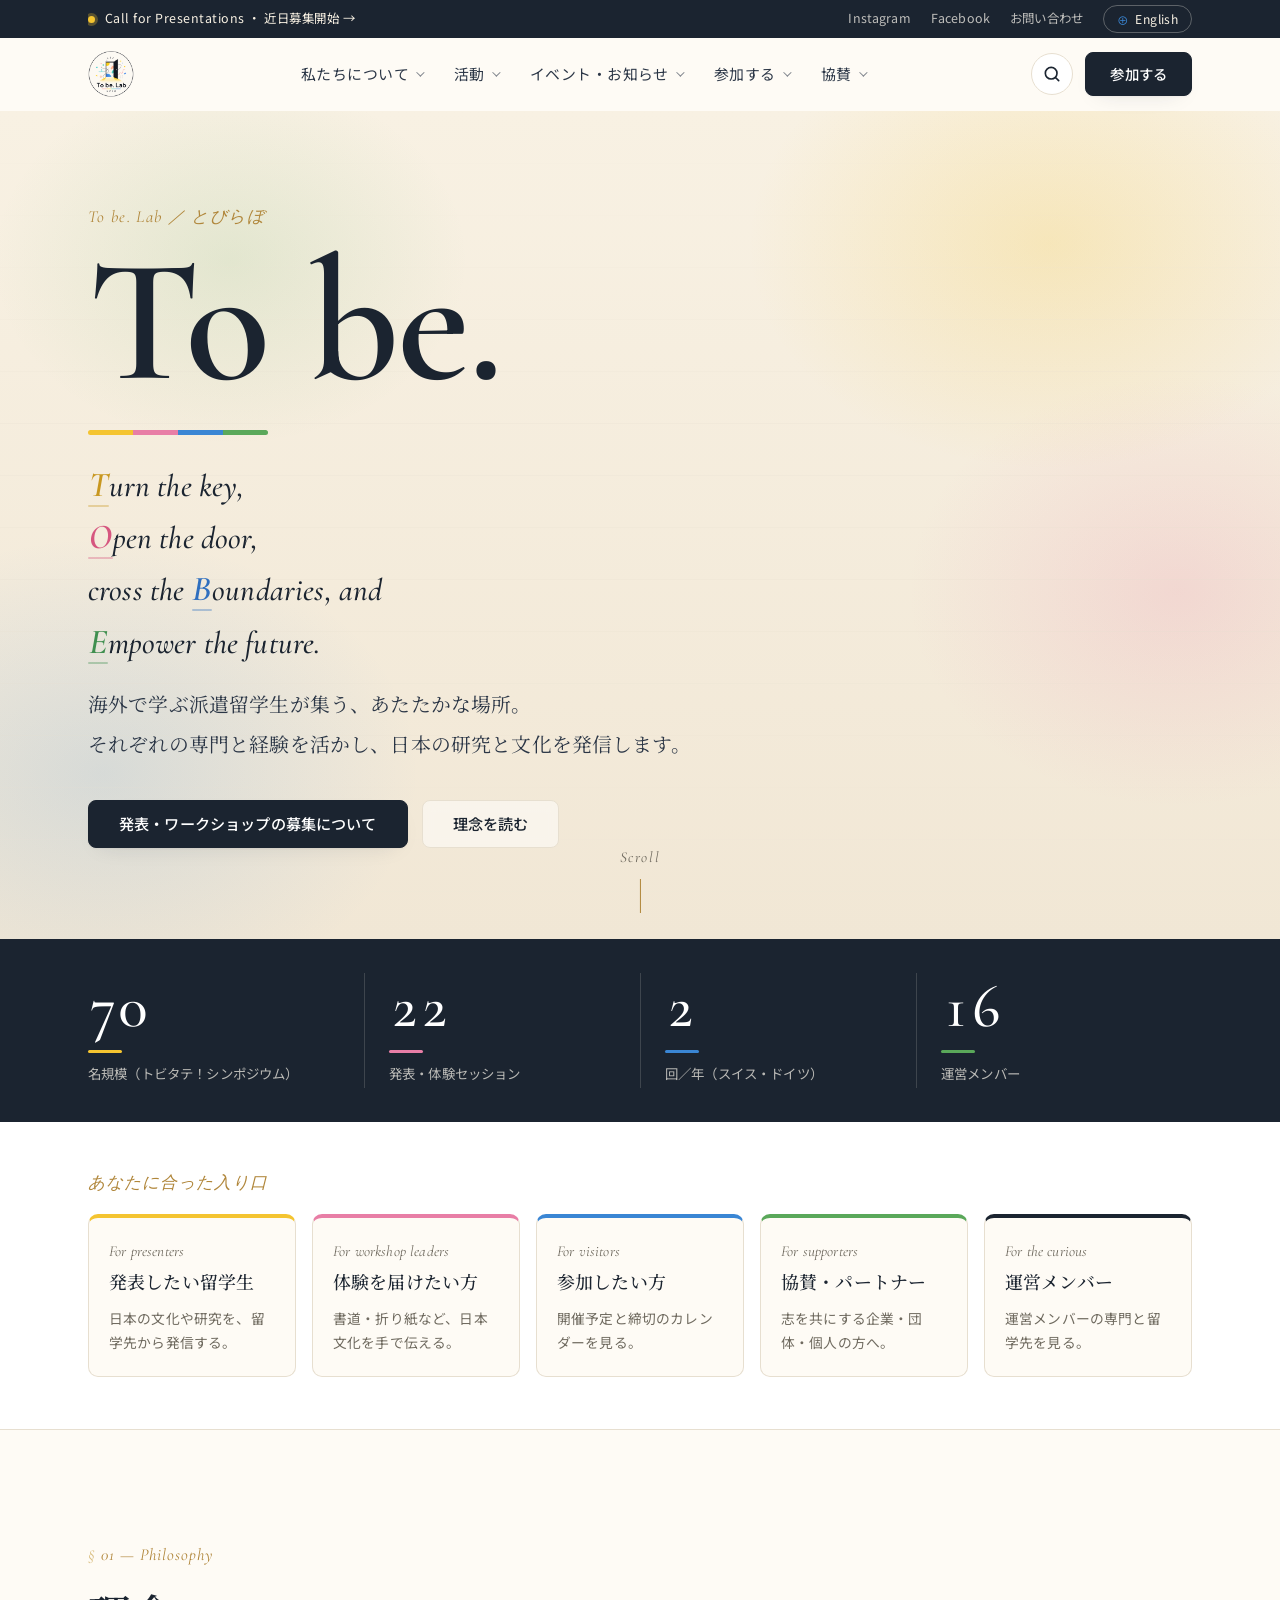
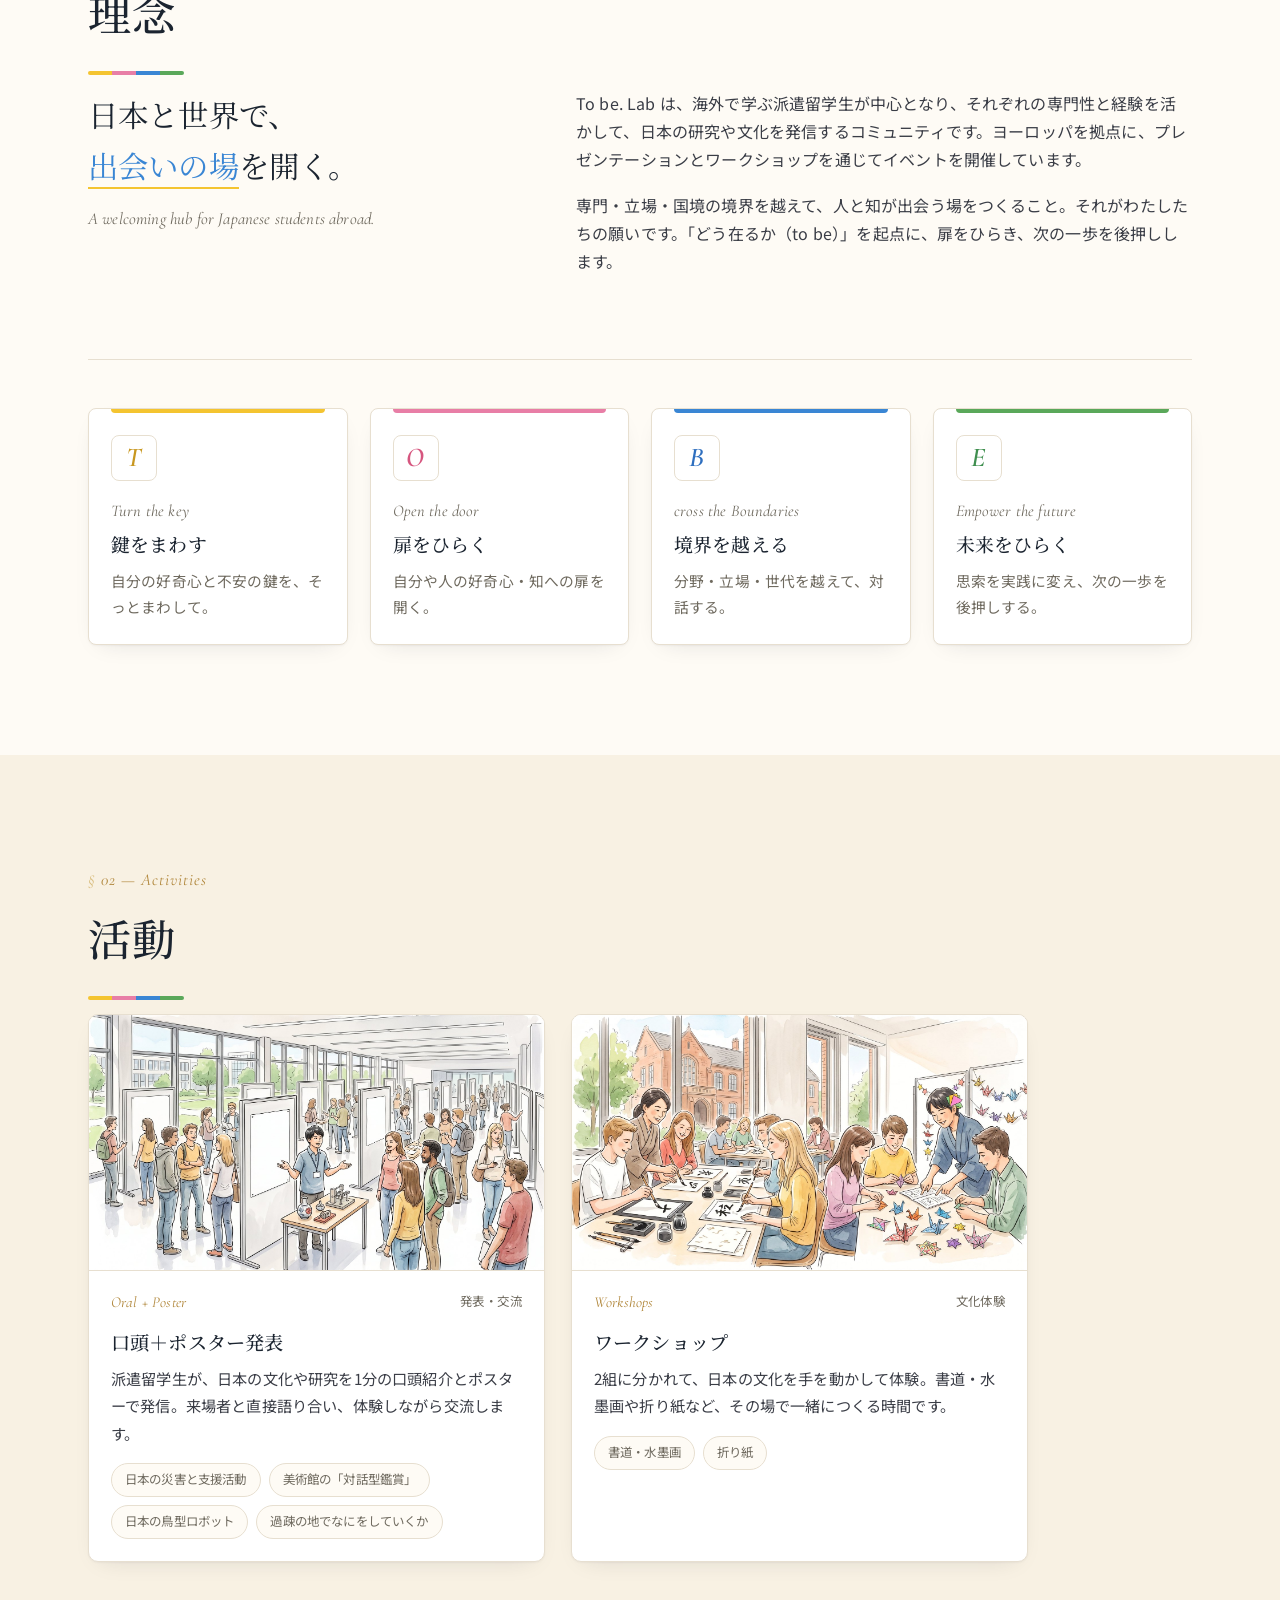
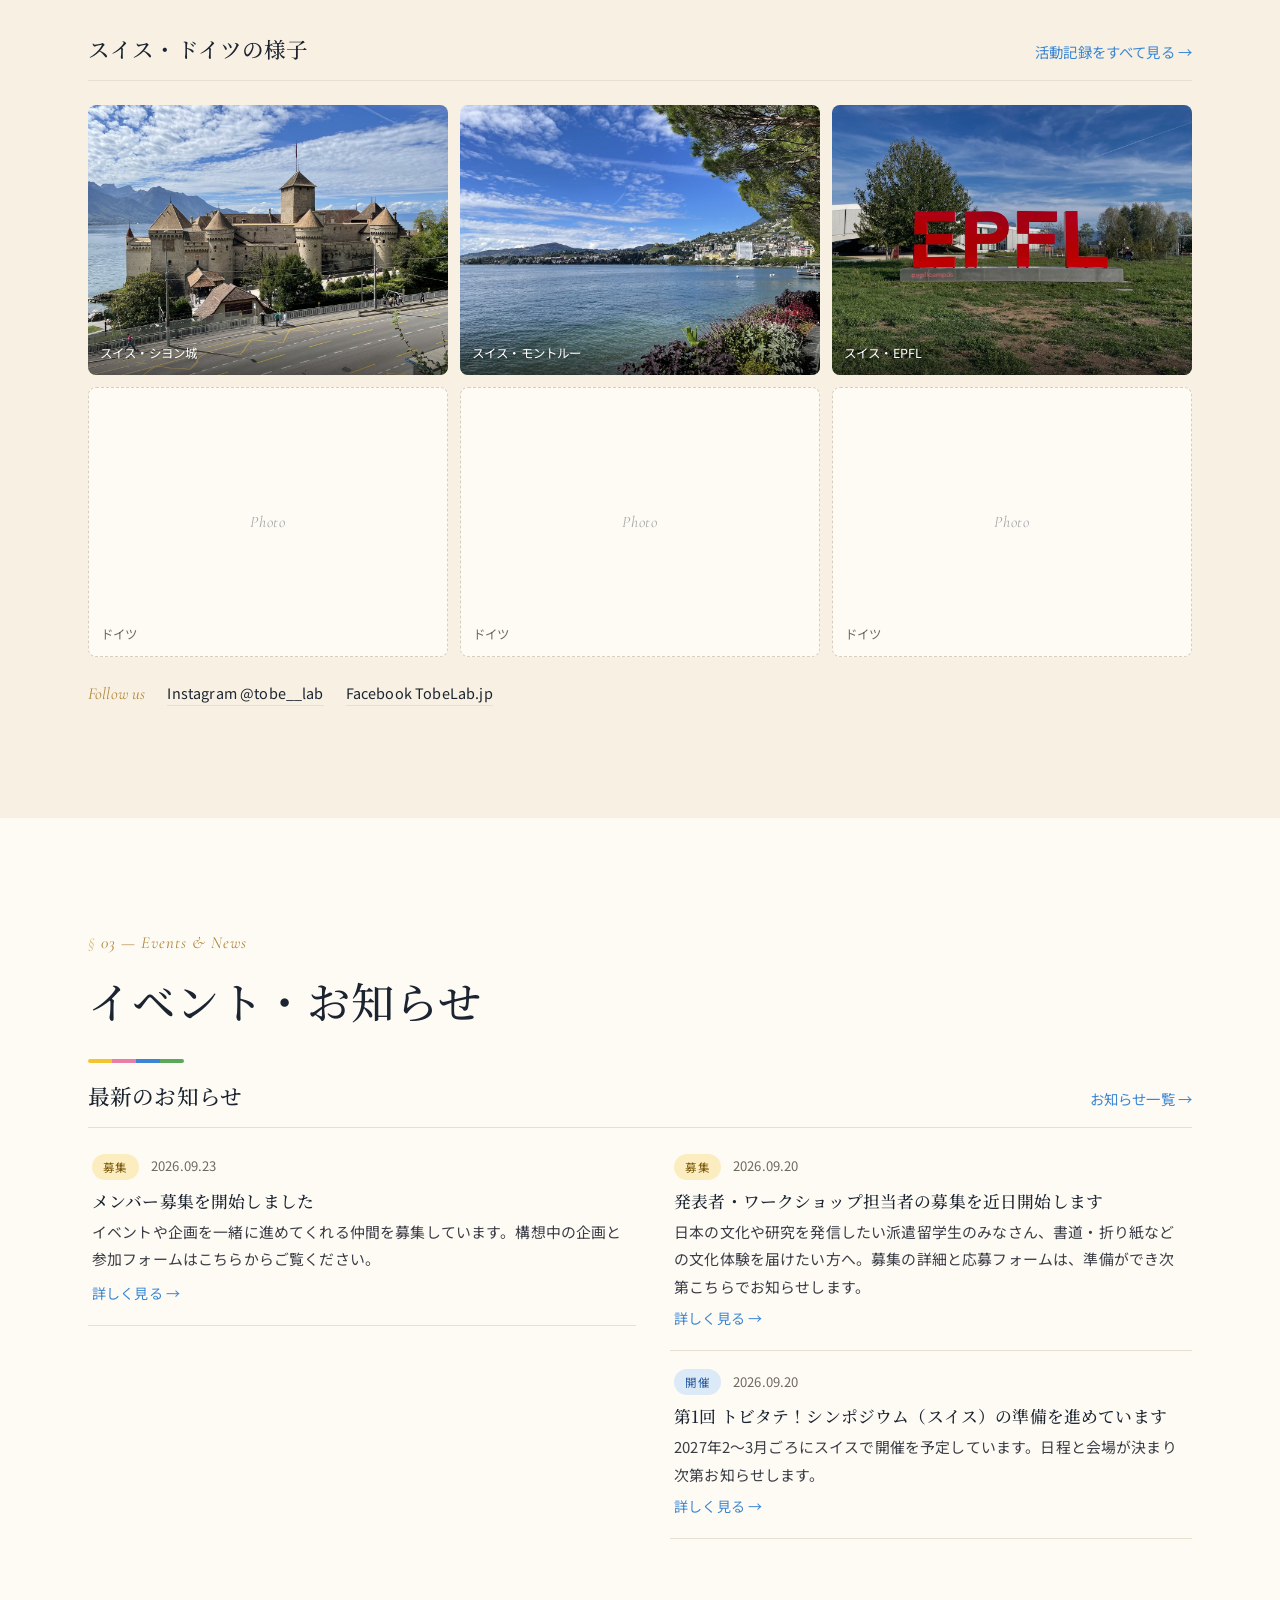
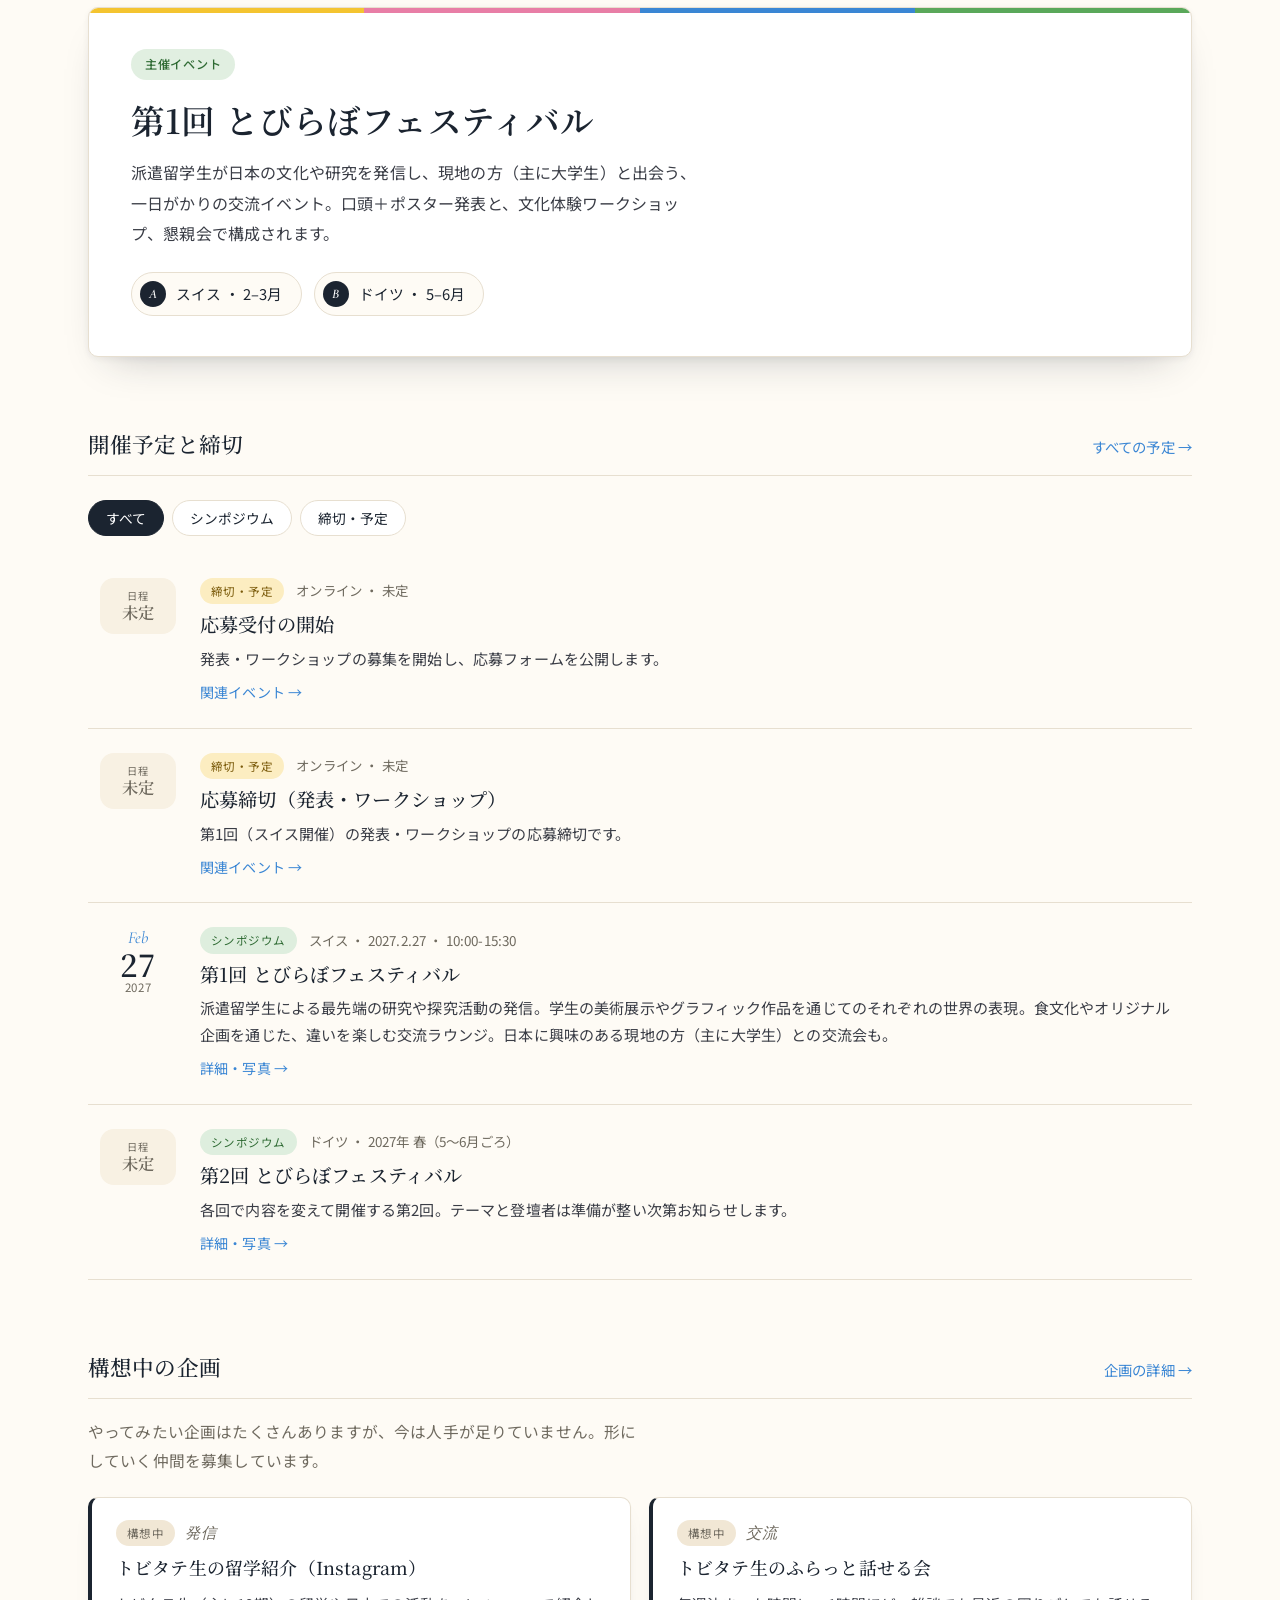
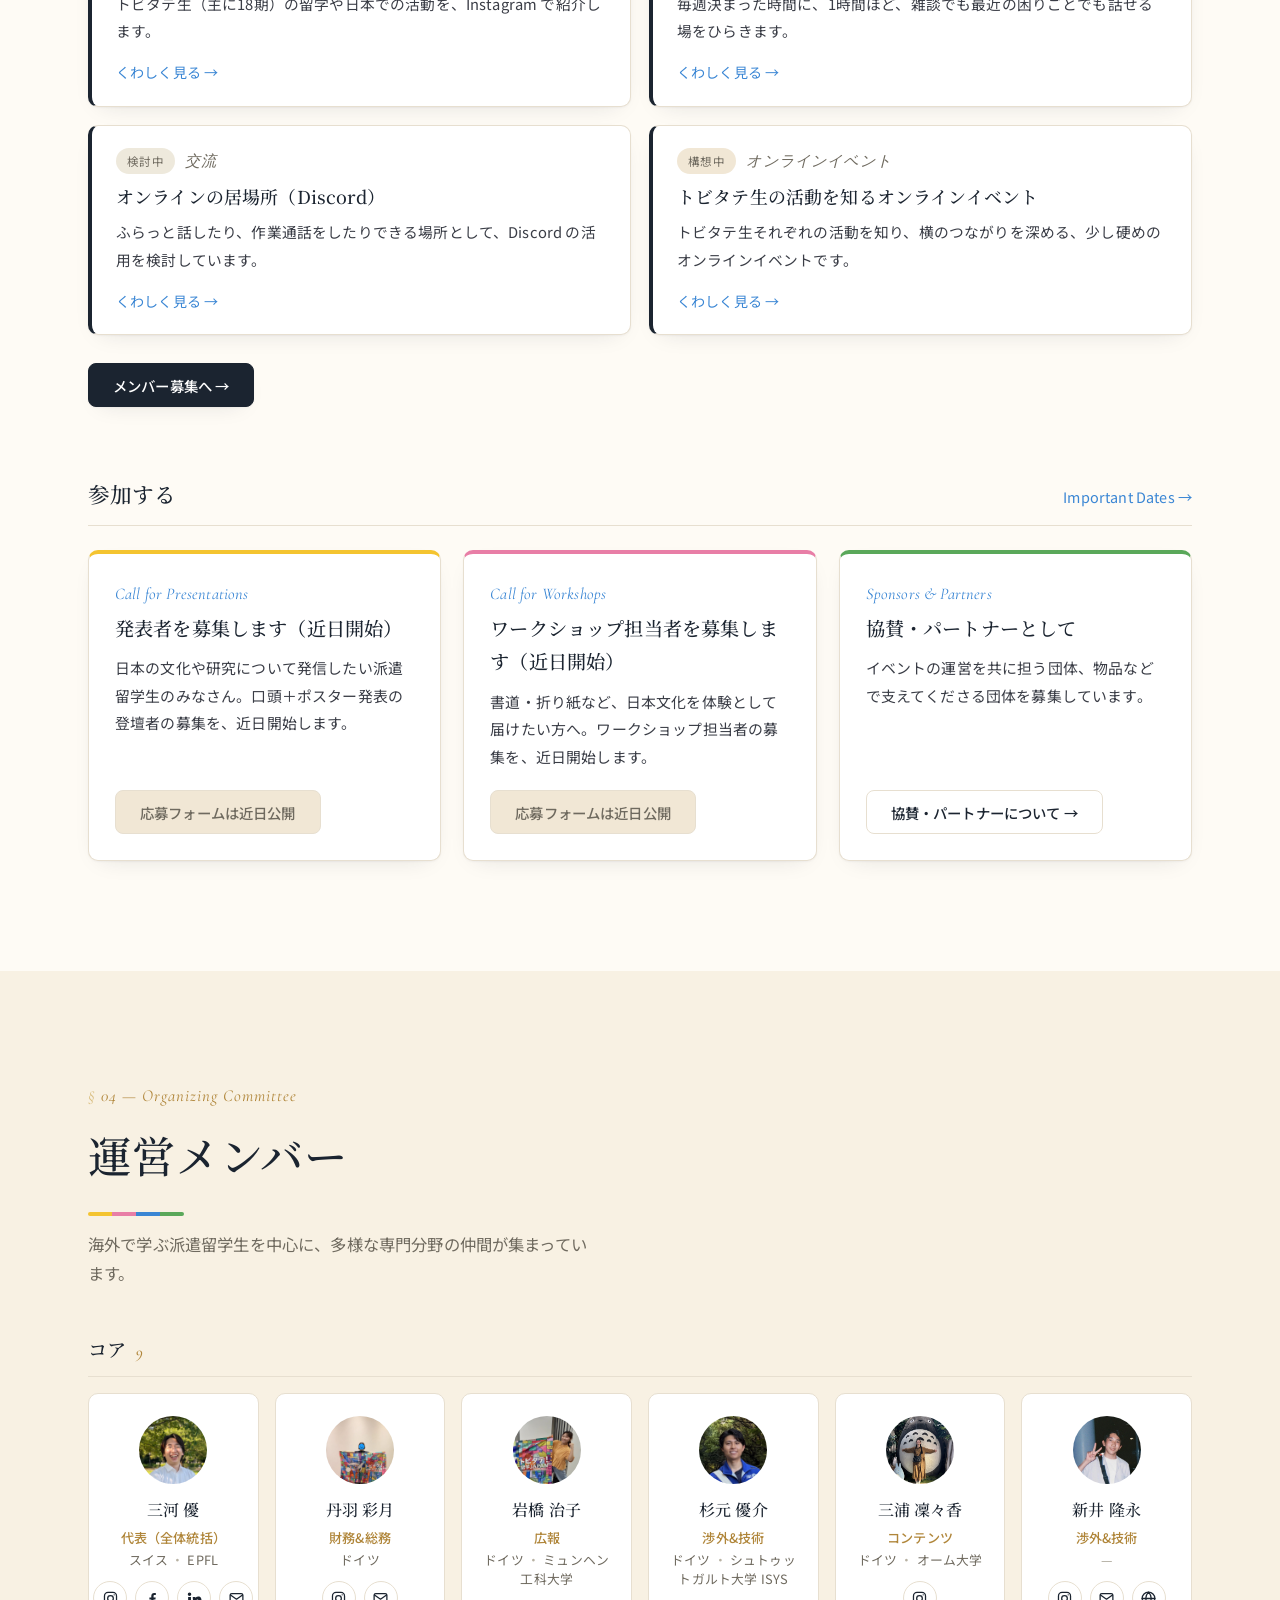
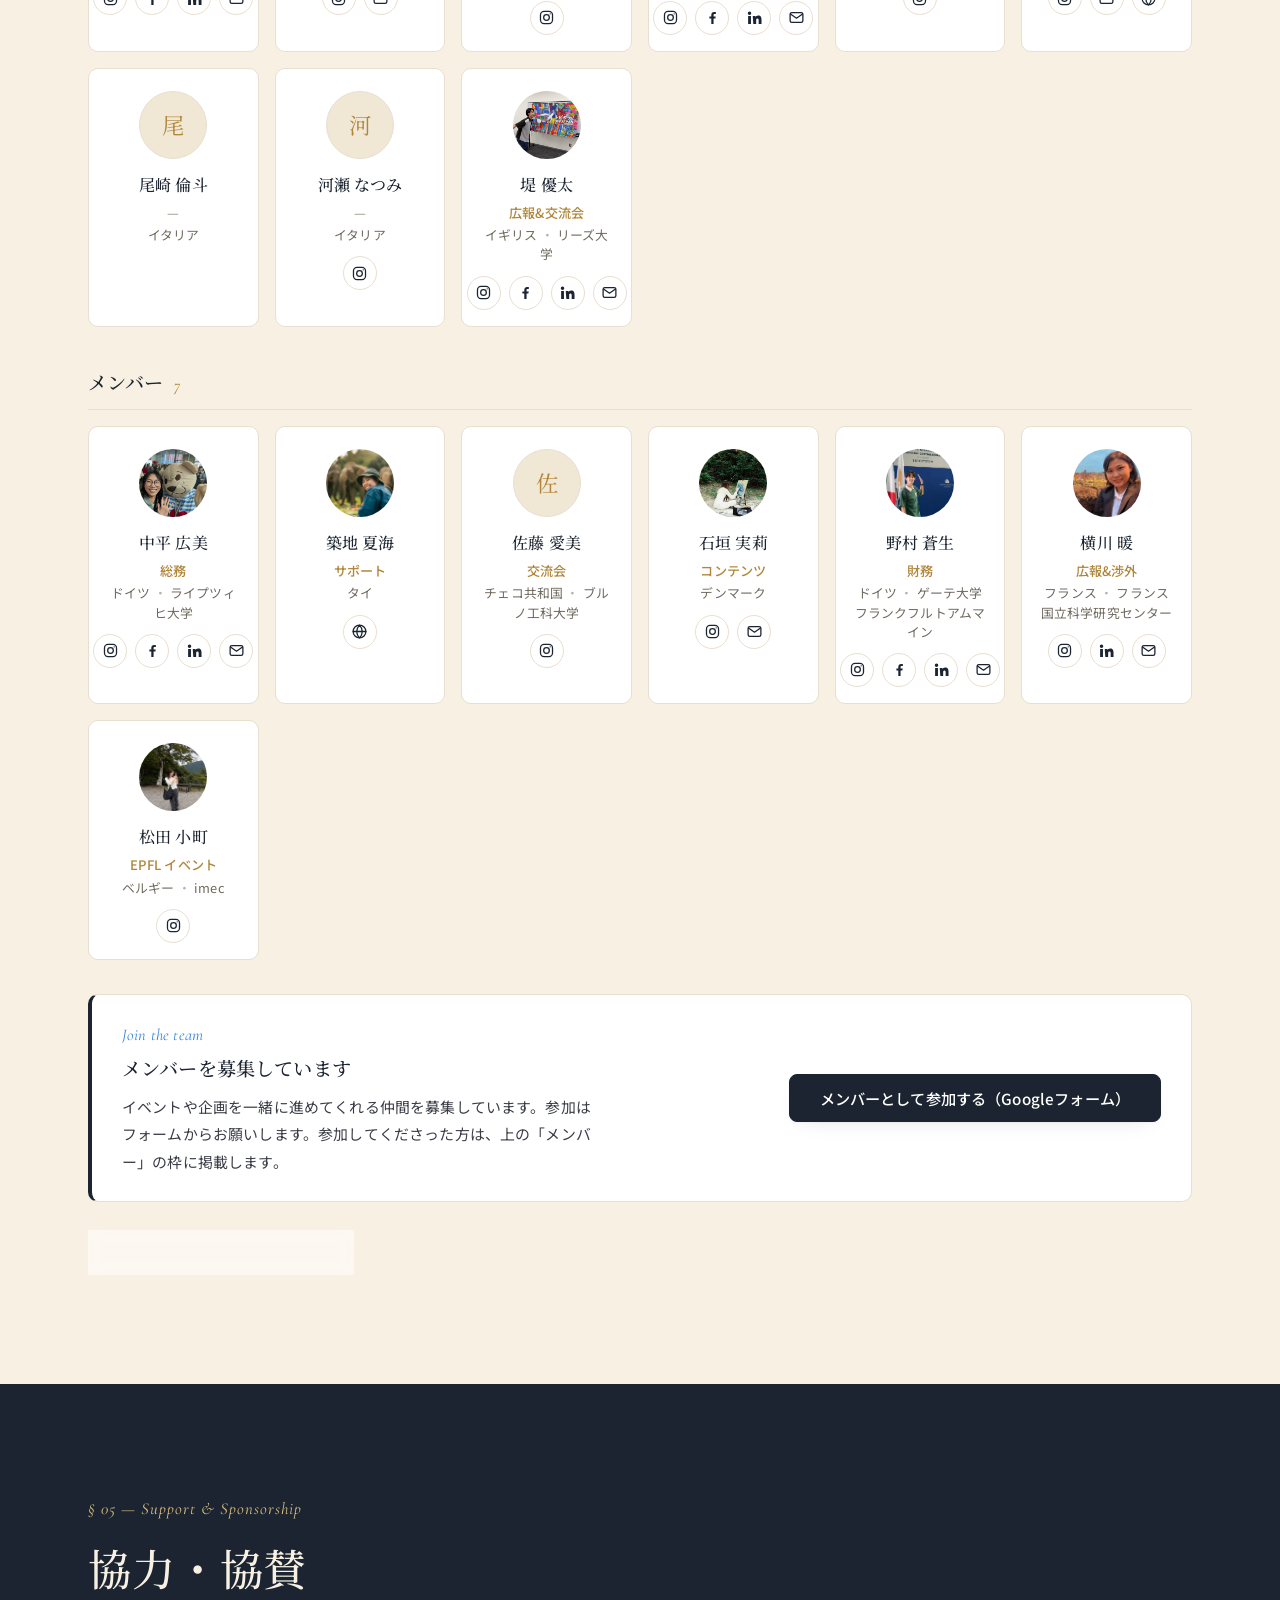
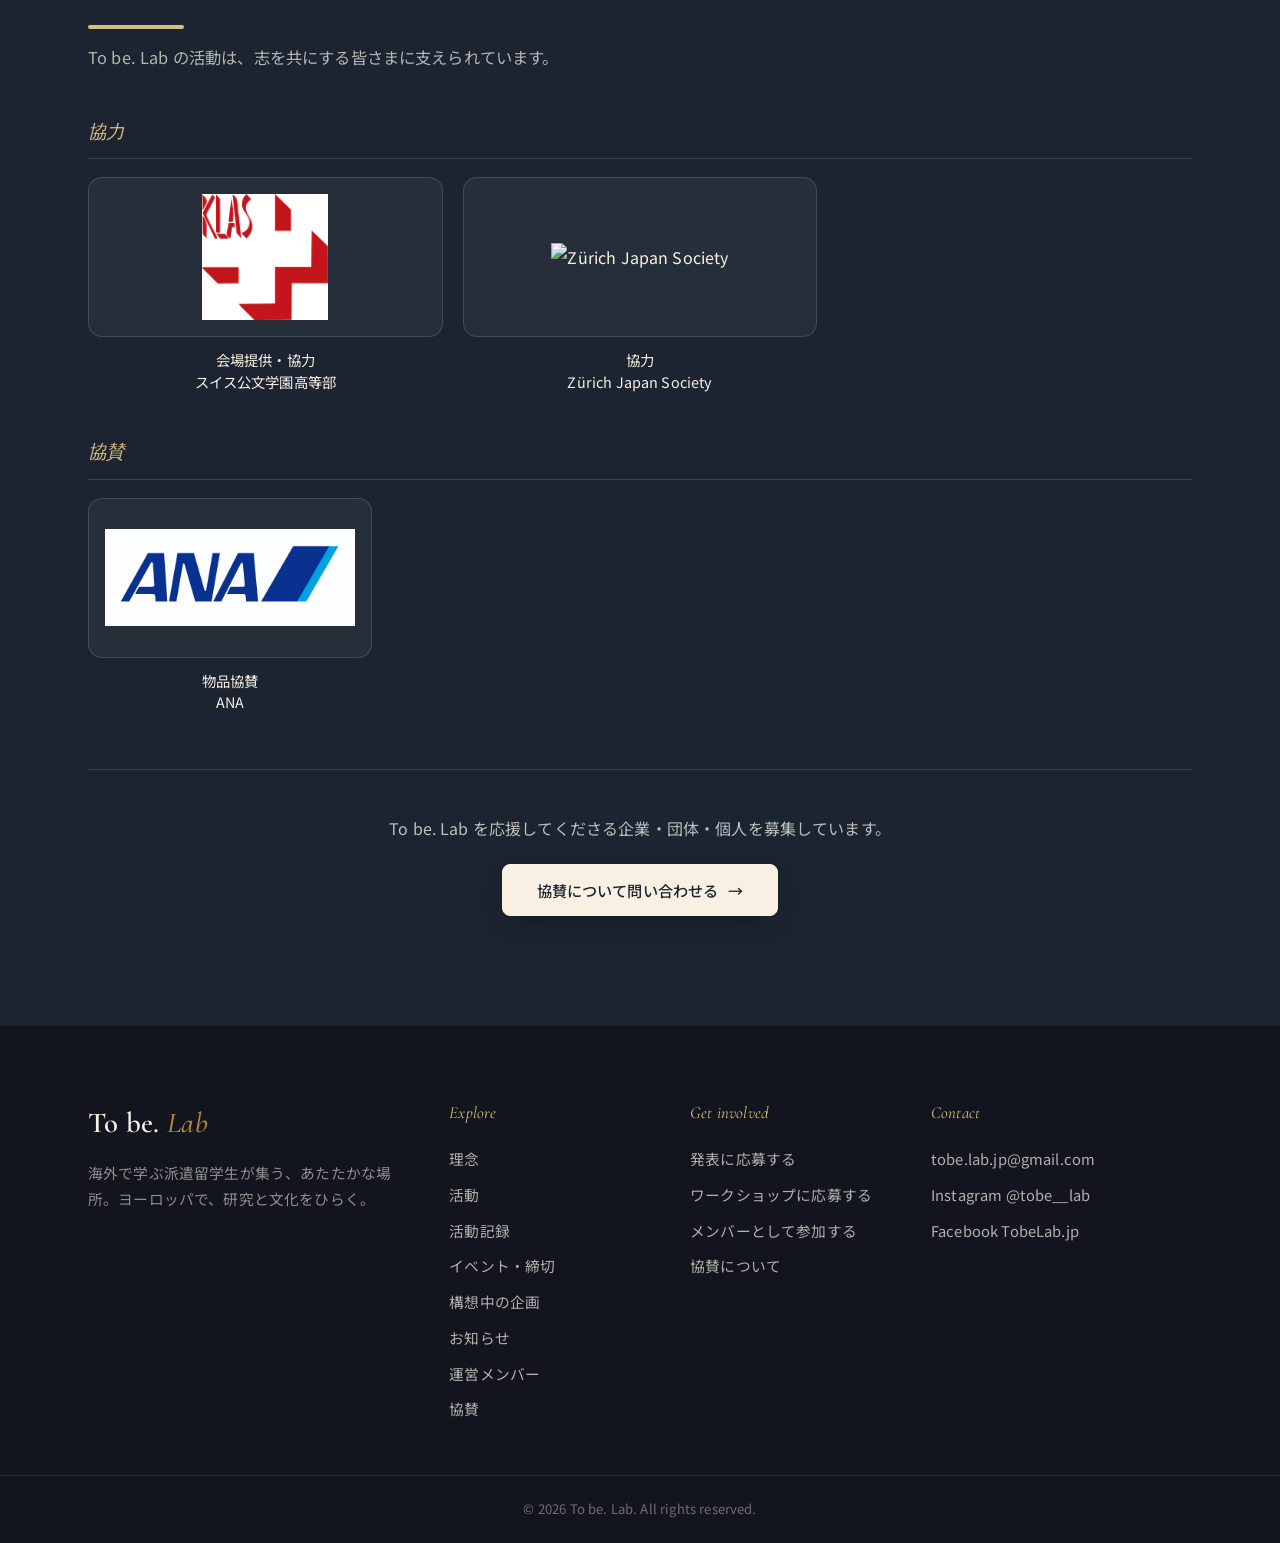
==== commit 446bec0e: "Update index.html" ====
--- a/index.html
+++ b/index.html
@@ -195,7 +195,7 @@
     <article class="feature block" id="symposium">
       <div class="feature-body">
         <span class="feature-eyebrow" data-ja="主催イベント" data-en="Our flagship event">主催イベント</span>
-        <h3 class="feature-title" data-ja="トビタテ！シンポジウム" data-en="Tobitate! Symposium">トビタテ！シンポジウム</h3>
+        <h3 class="feature-title" data-ja="第1回 とびらぼフェスティバル" data-en="The 1st To be.Lab Festival">第1回 とびらぼフェスティバル</h3>
         <p class="feature-lead" data-ja="派遣留学生が日本の文化や研究を発信し、現地の方（主に大学生）と出会う、一日がかりの交流イベント。口頭＋ポスター発表と、文化体験ワークショップ、懇親会で構成されます。" data-en="A full-day gathering where exchange students share Japanese culture and research and meet locals — mainly university students. It brings together oral and poster presentations, hands-on cultural workshops, and a reception.">派遣留学生が日本の文化や研究を発信し、現地の方（主に大学生）と出会う、一日がかりの交流イベント。口頭＋ポスター発表と、文化体験ワークショップ、懇親会で構成されます。</p>
         <div class="feature-rounds">
           <a class="fround" href="activities.html#switzerland-2026"><span class="fround-tag">A</span><span data-ja="スイス ・ 2–3月" data-en="Switzerland · Feb–Mar">スイス ・ 2–3月</span></a>
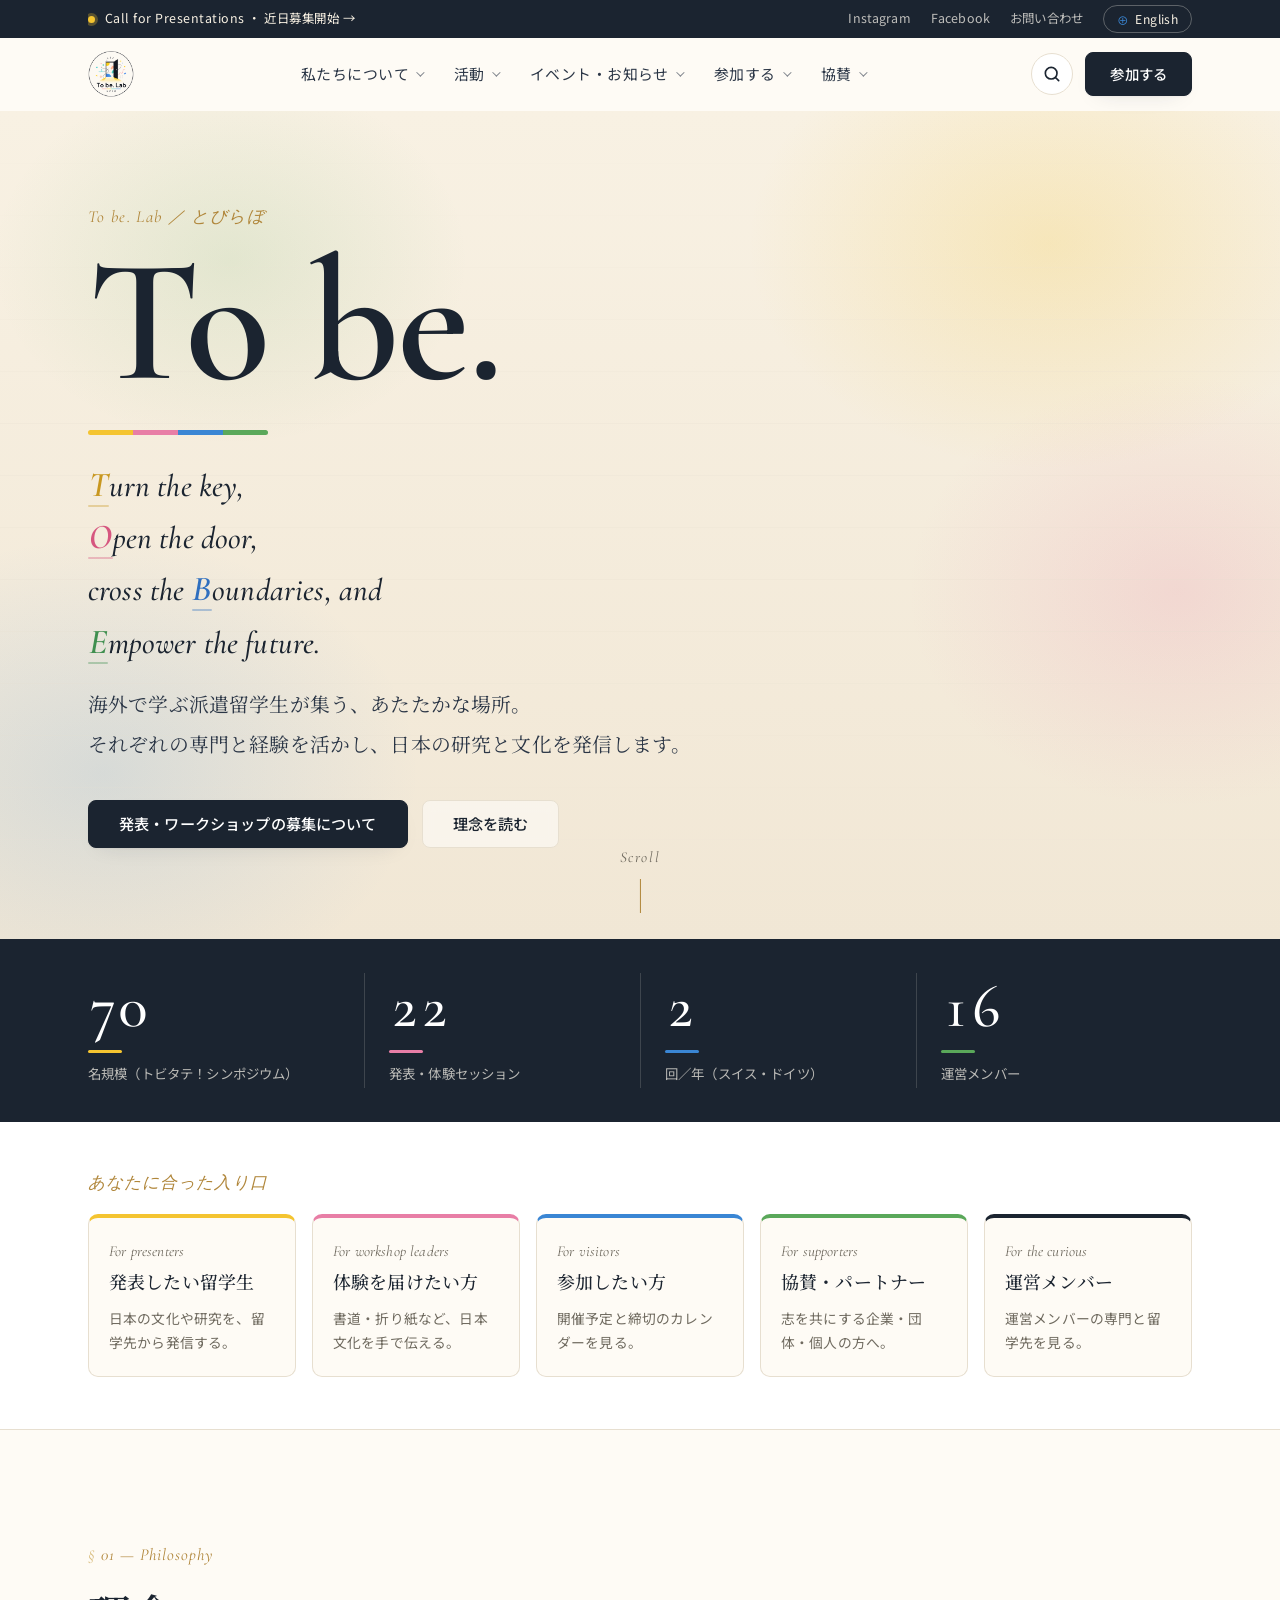
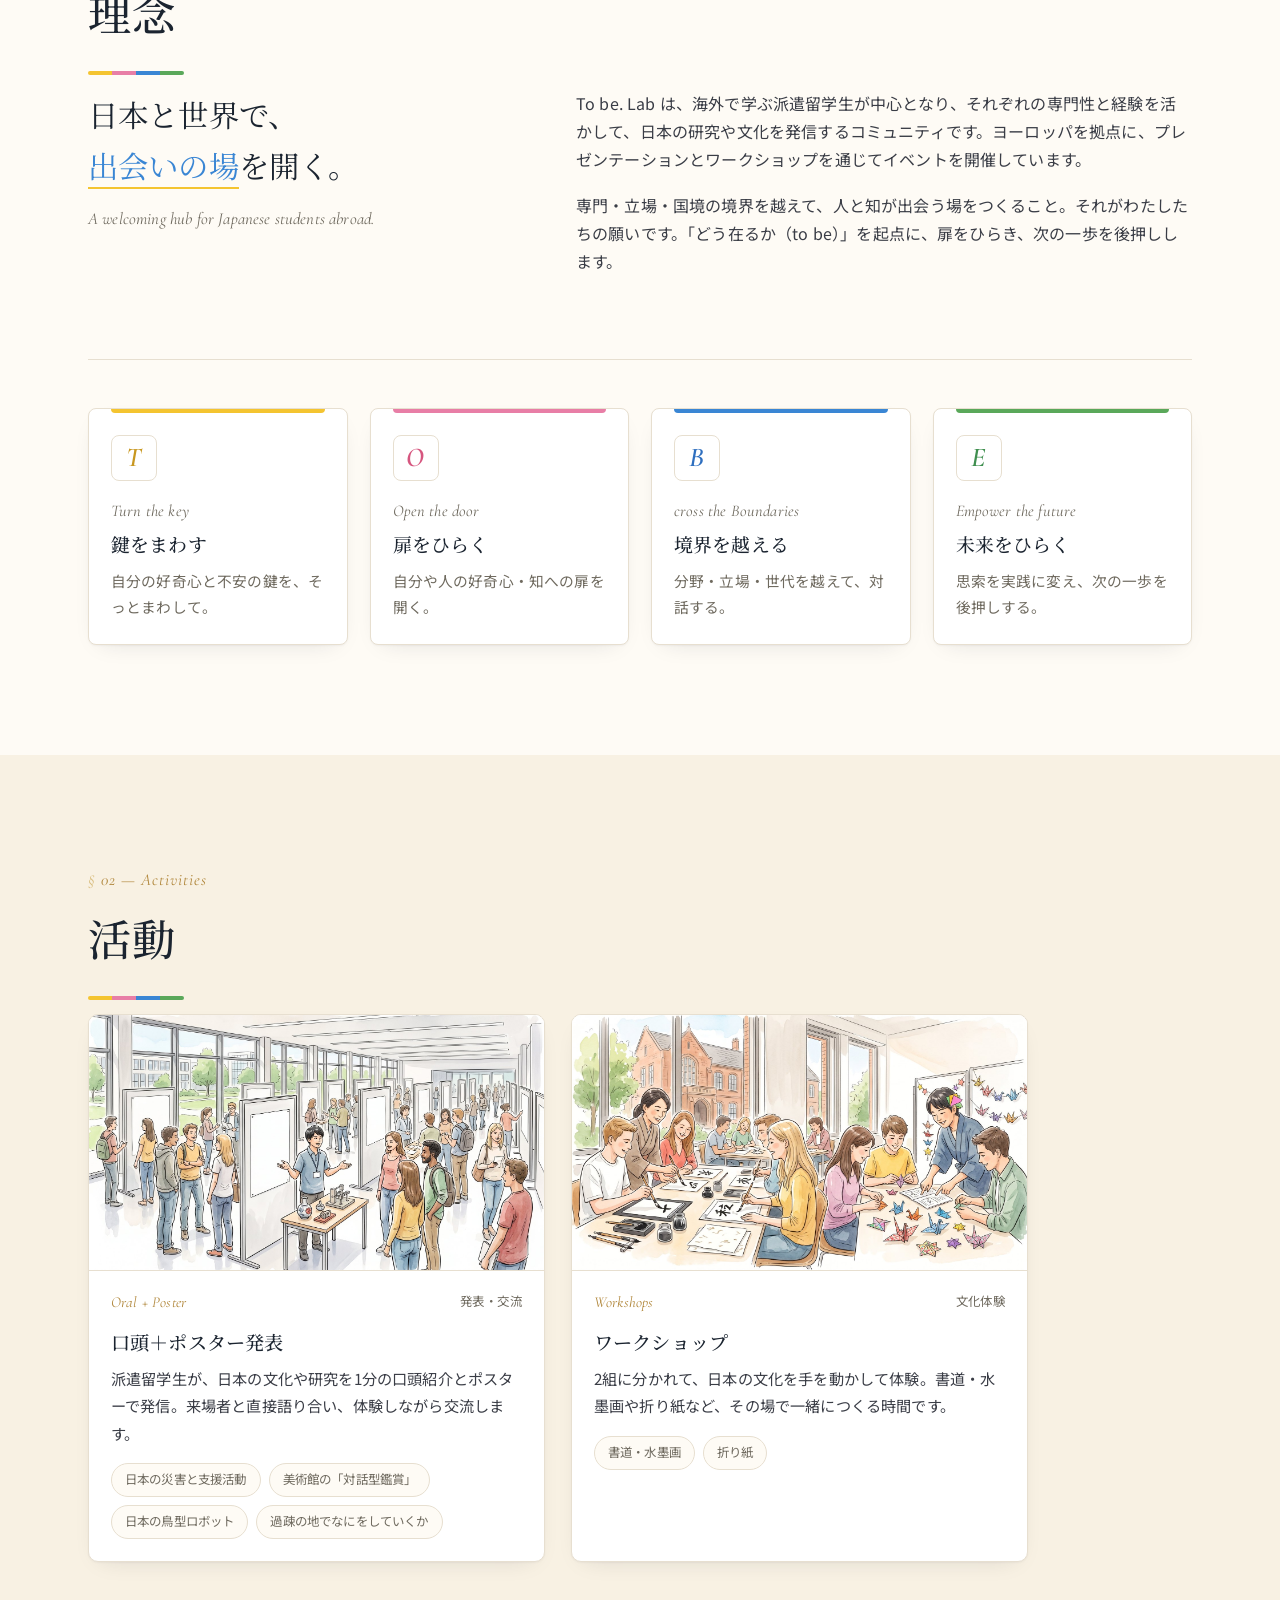
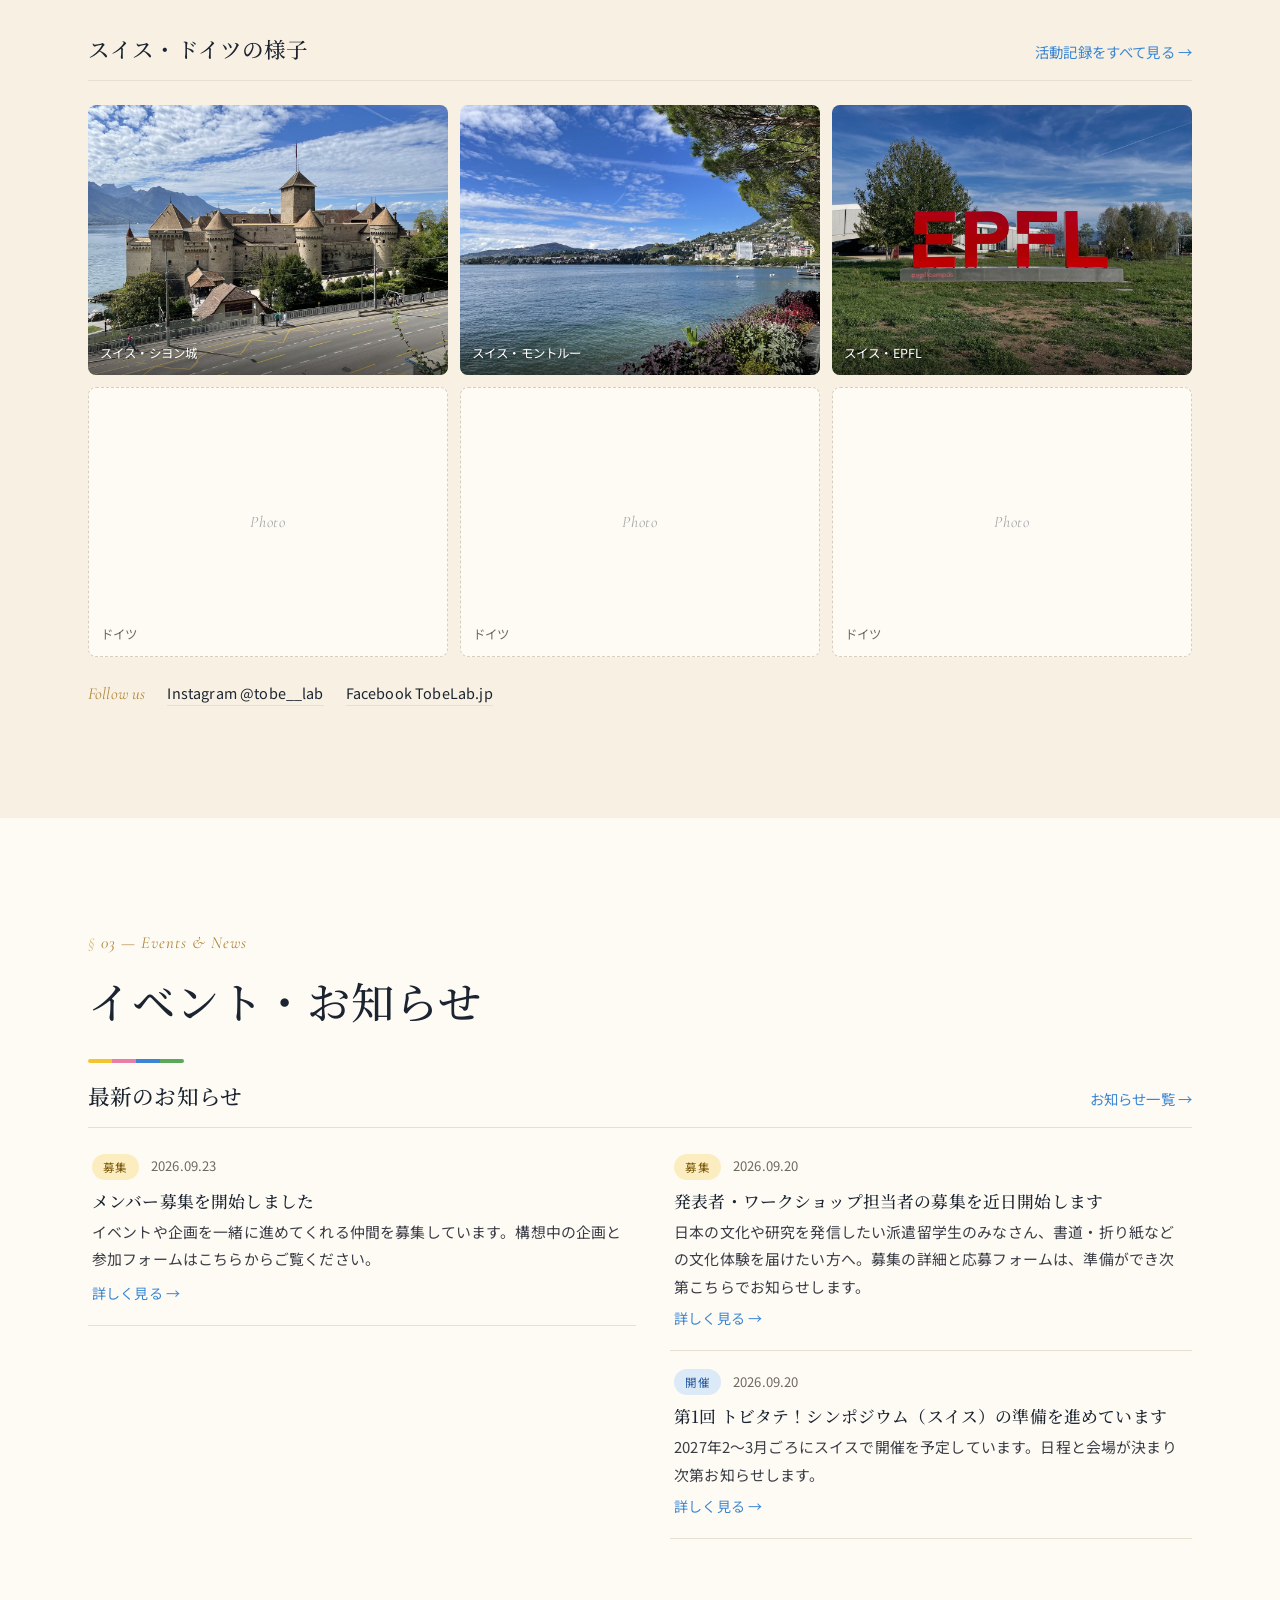
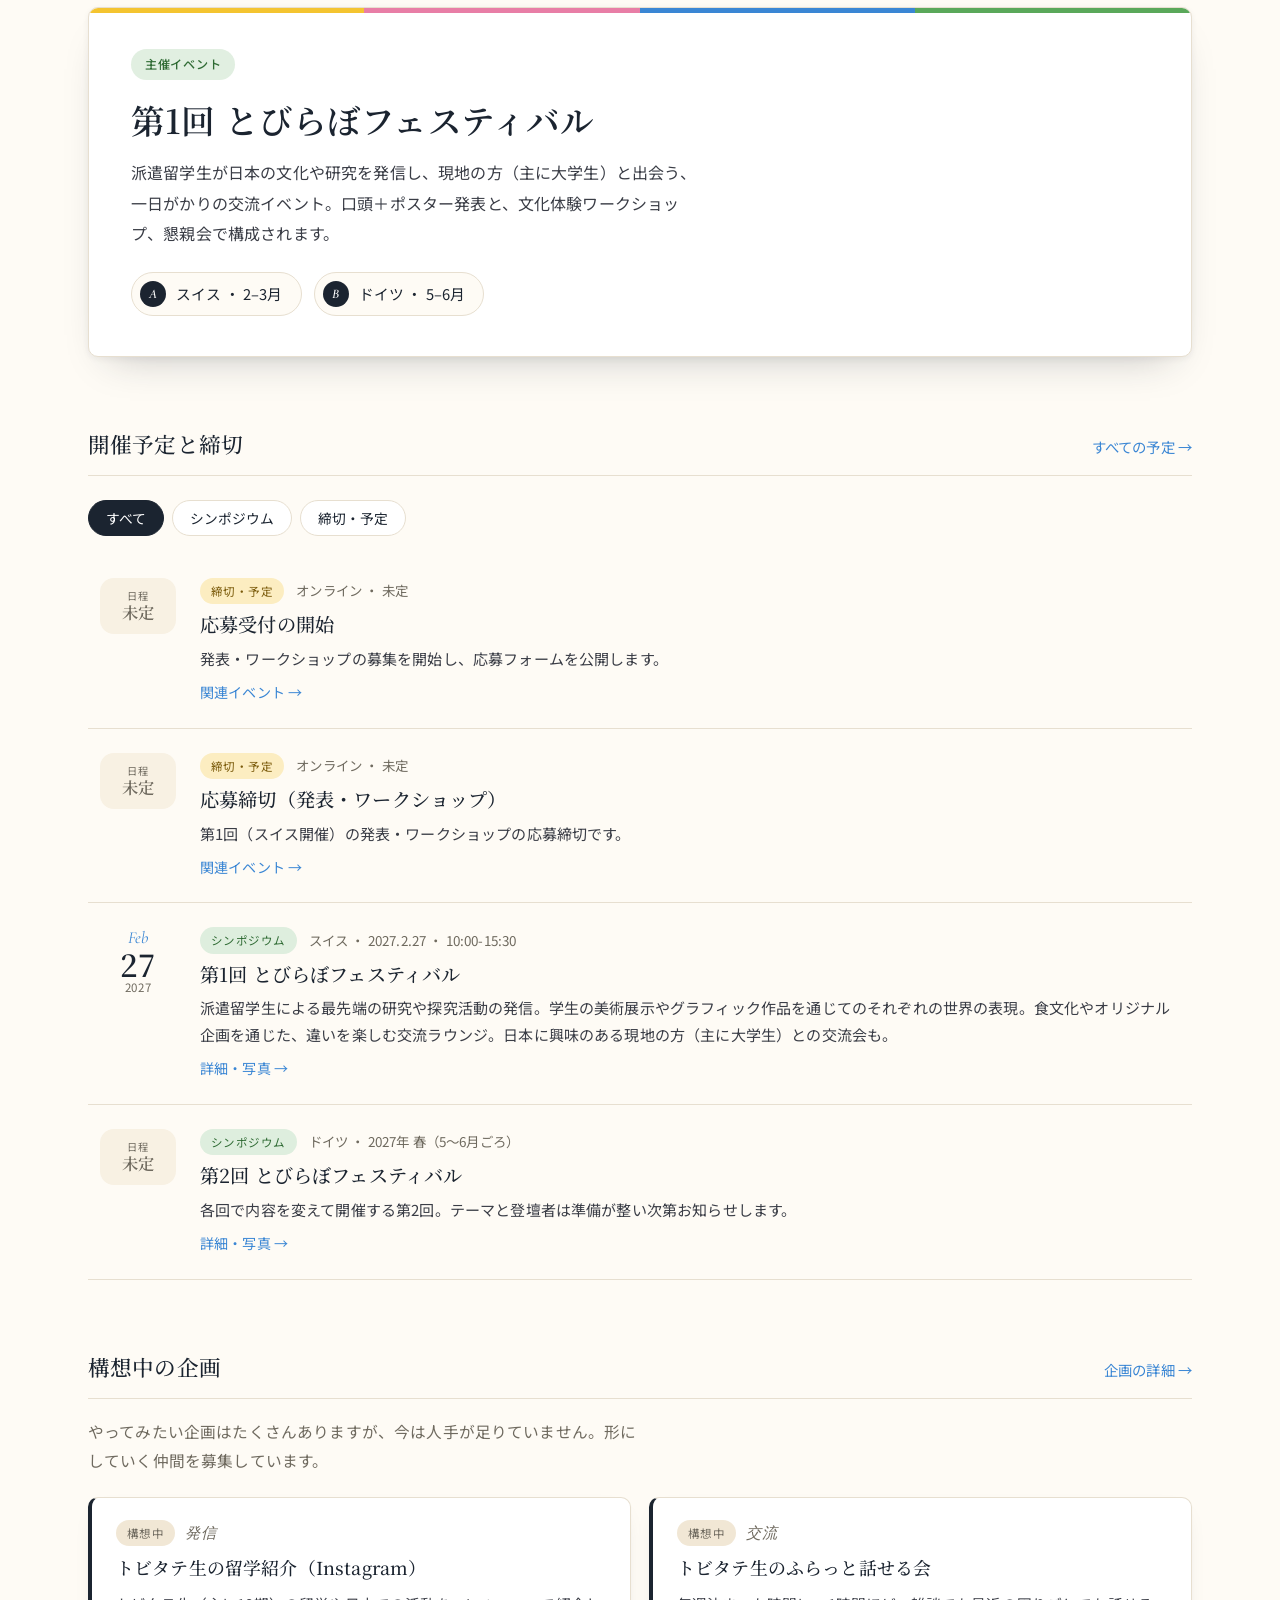
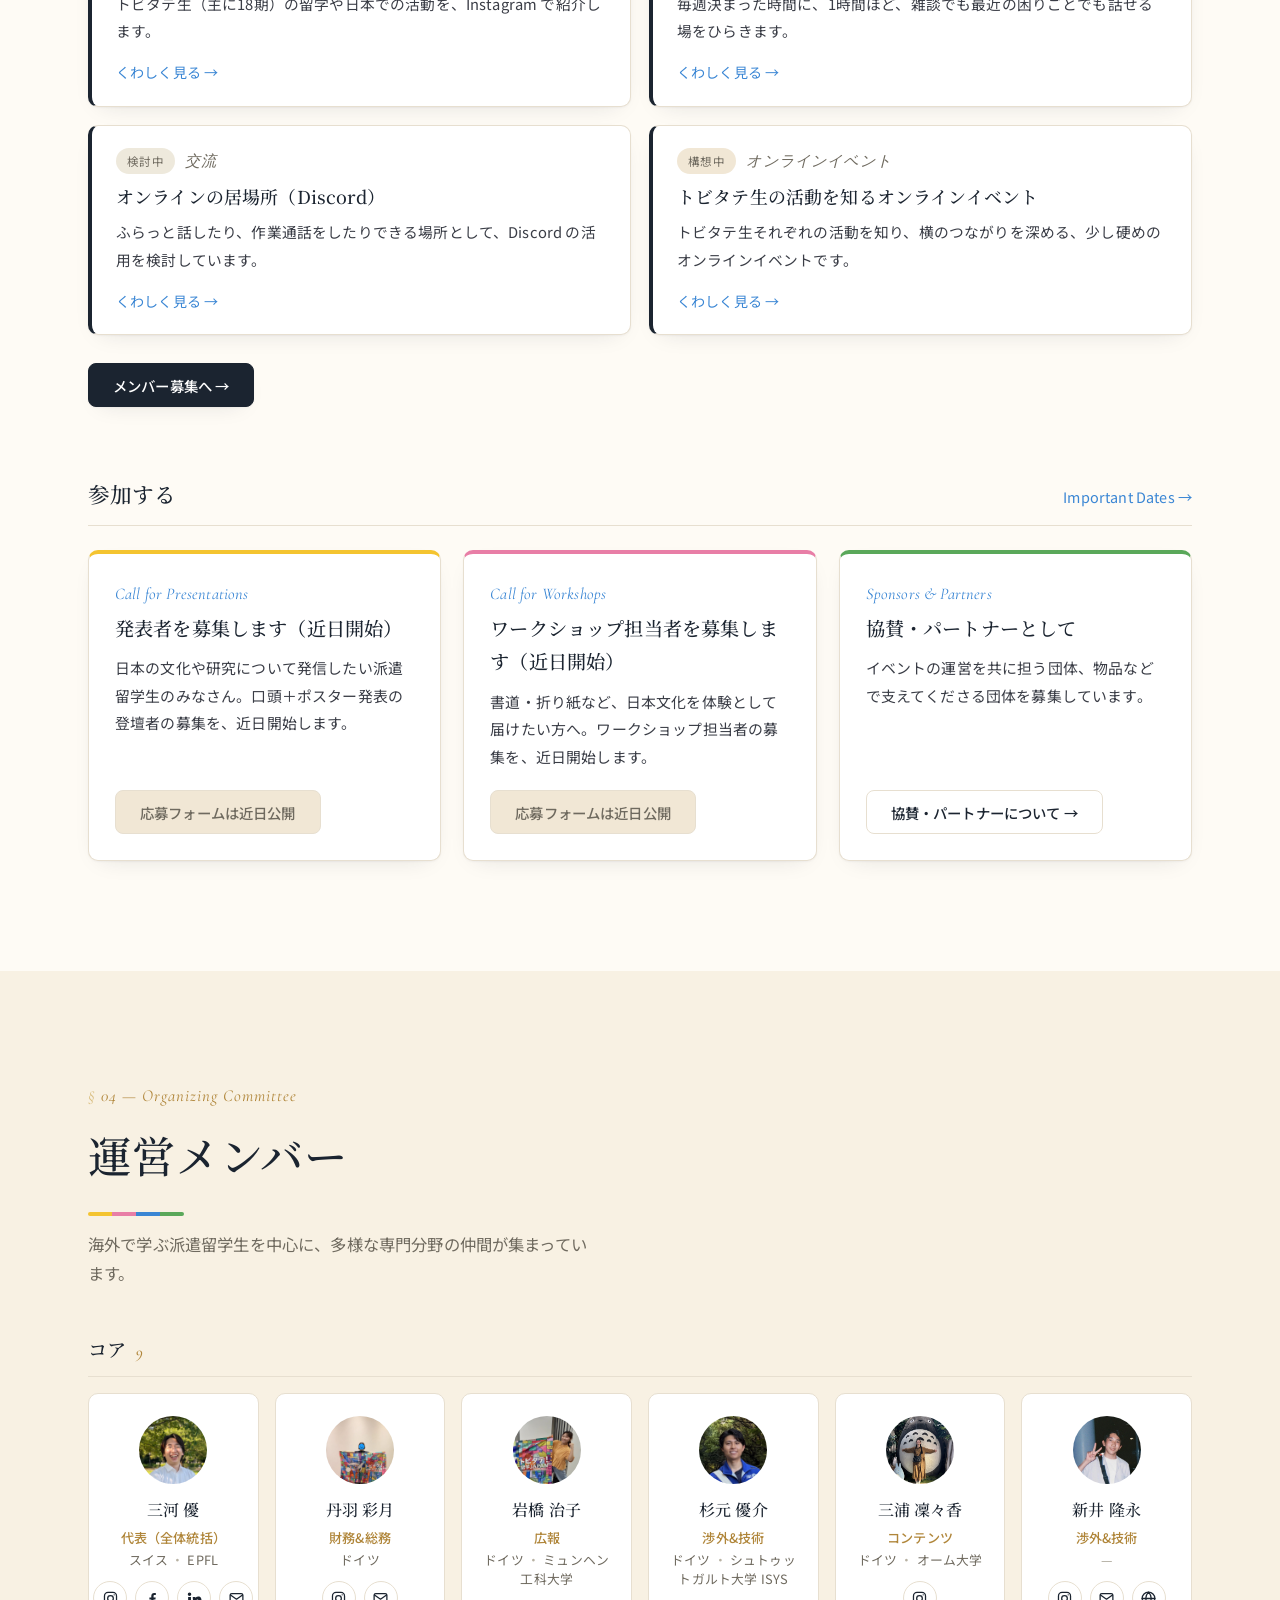
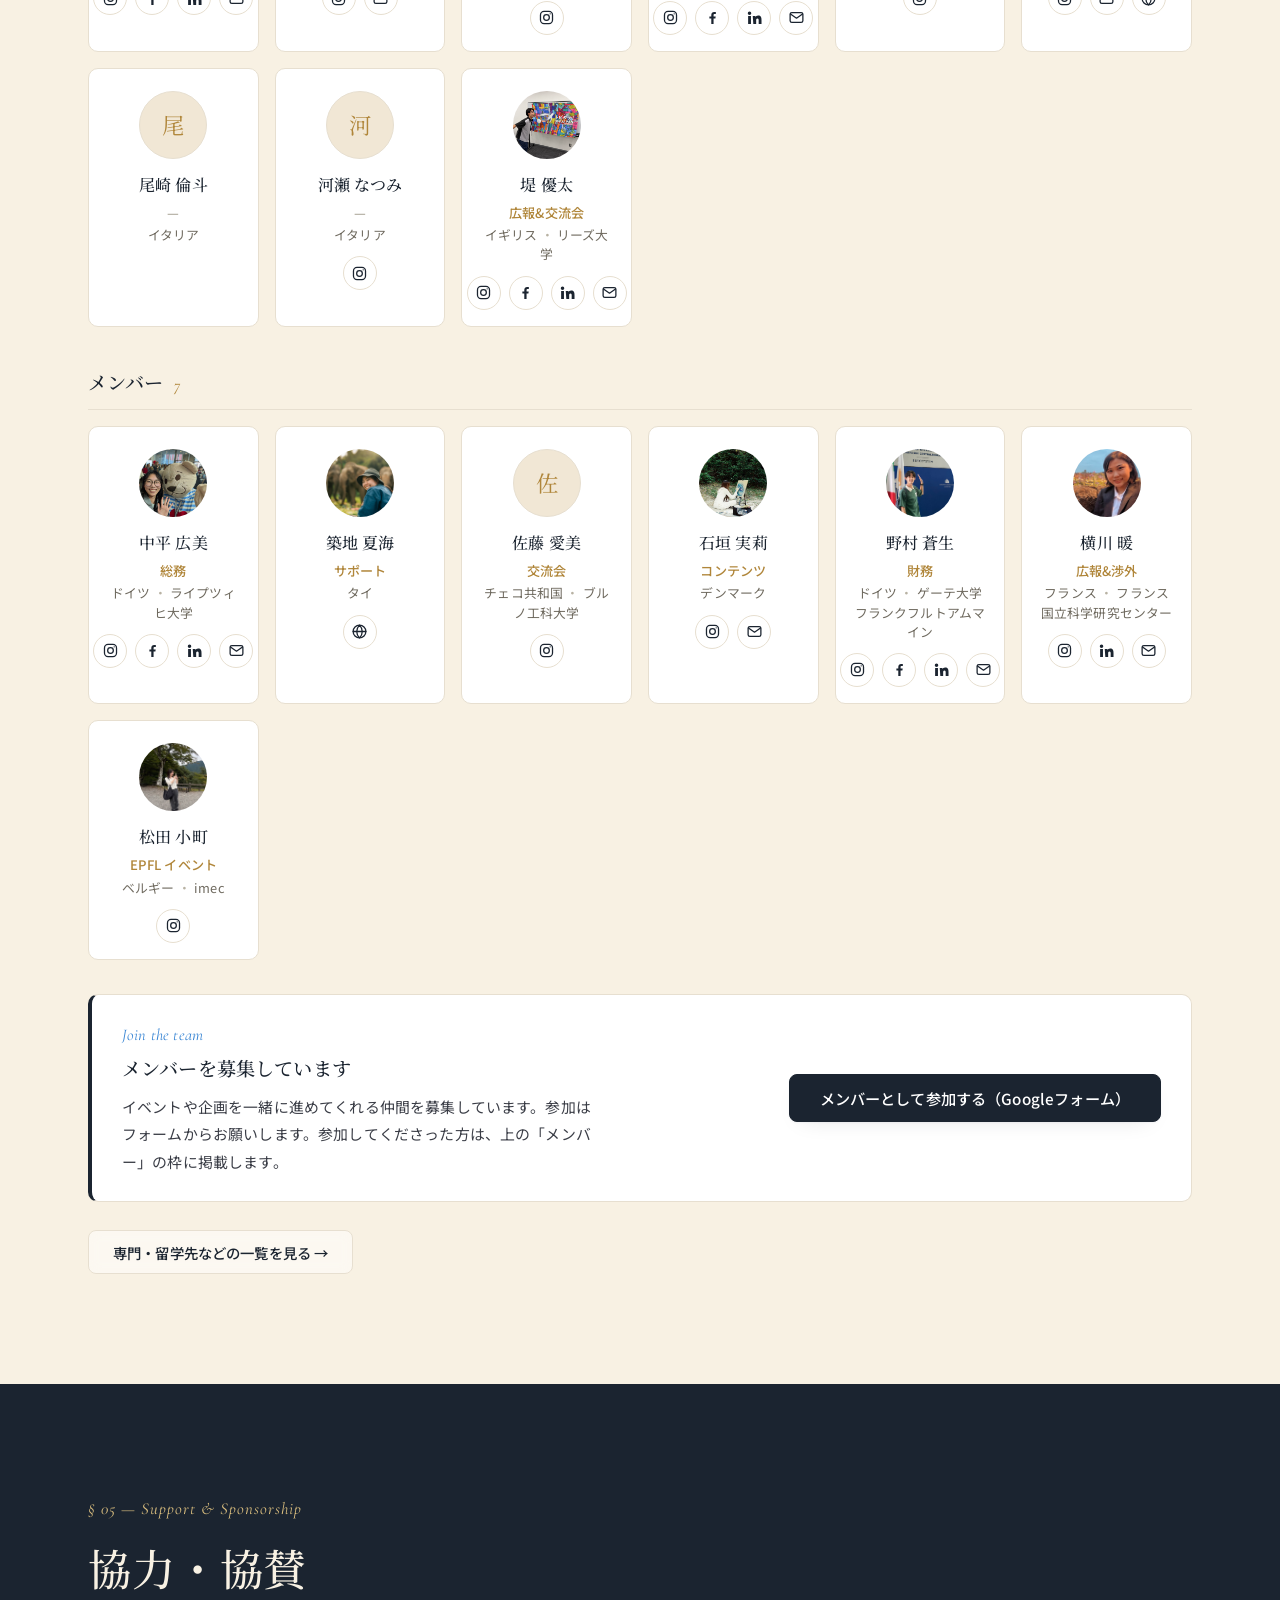
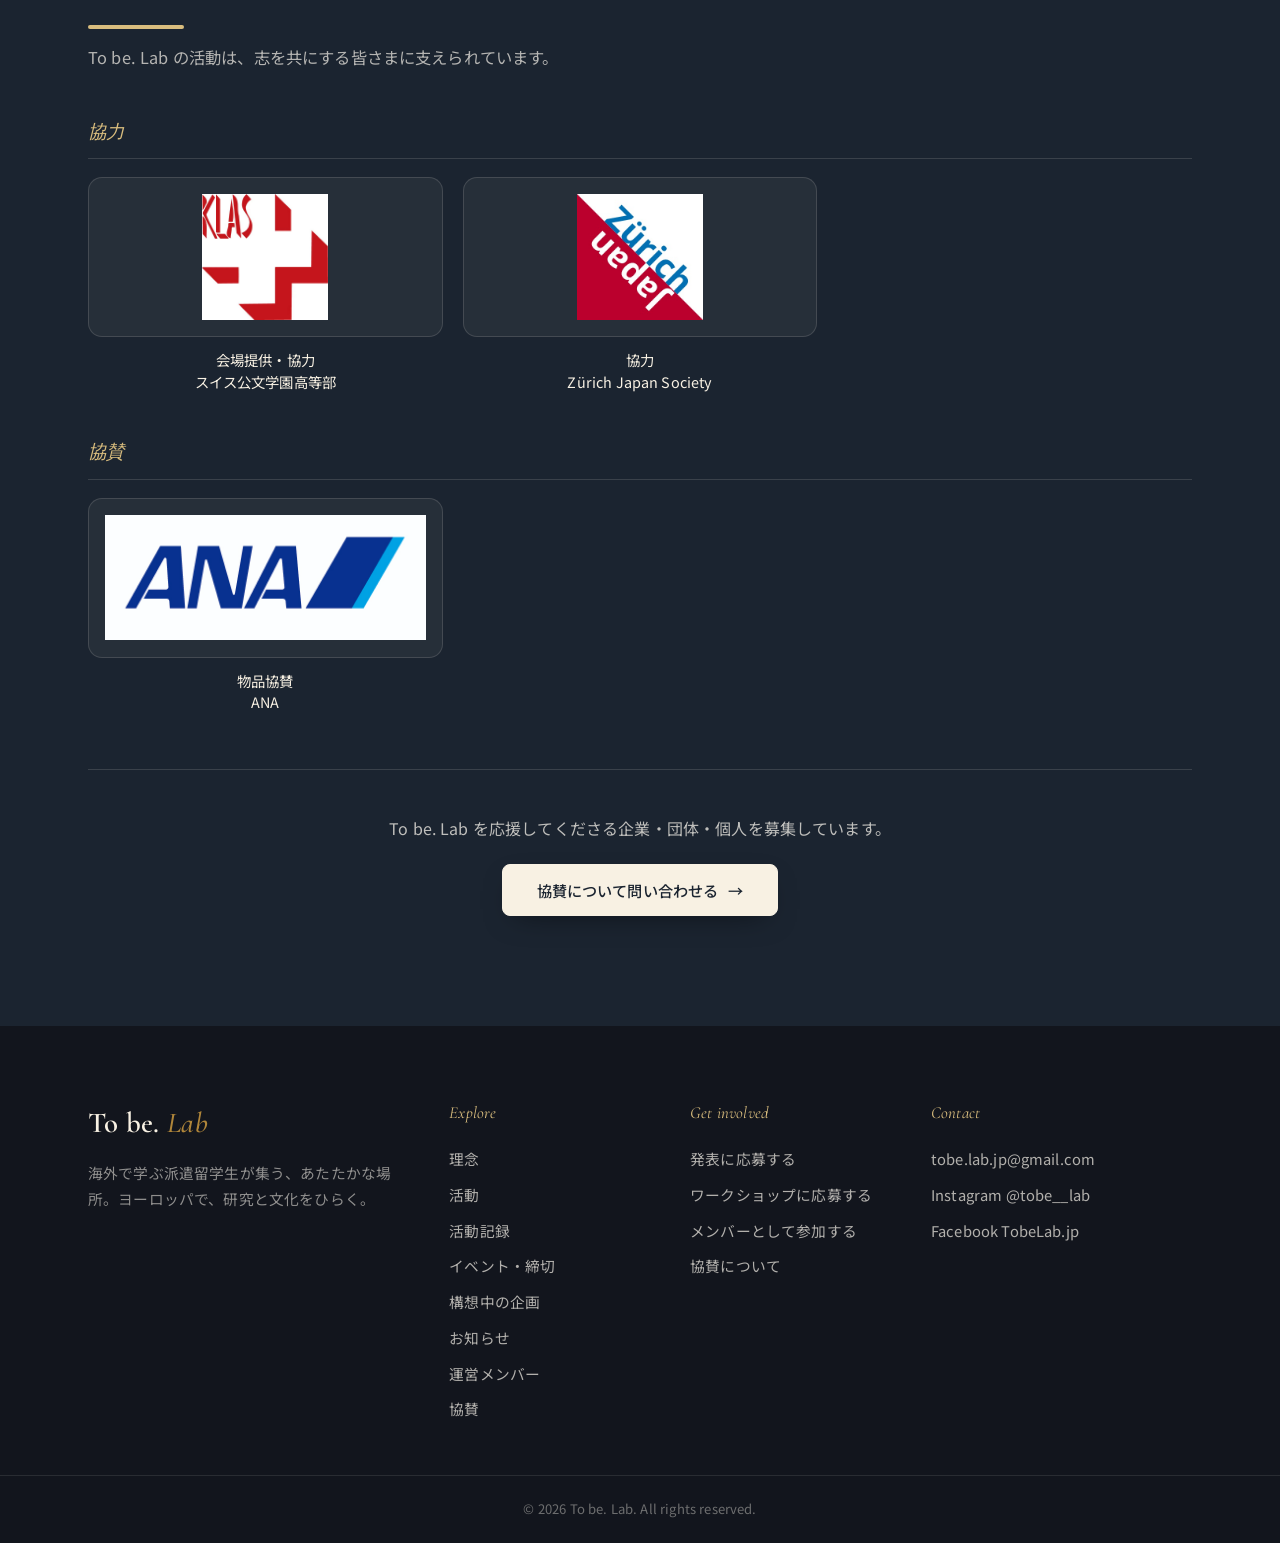
==== commit b7bc4cc7: "Update index.html" ====
--- a/index.html
+++ b/index.html
@@ -300,7 +300,7 @@
     <div class="sponsor-tier reveal in">
       <p class="tier-label" data-ja="協賛" data-en="Sponsorship">協賛</p>
       <!-- ここに sponsors.js から自動でデータが入ります -->
-      <div class="sponsor-grid" id="sponsor-list-sponsorship"></div>
+      <div class="sponsor-grid sponsor-grid-lg" id="sponsor-list-sponsorship"></div>
     </div>
 
     <div class="sponsor-cta">
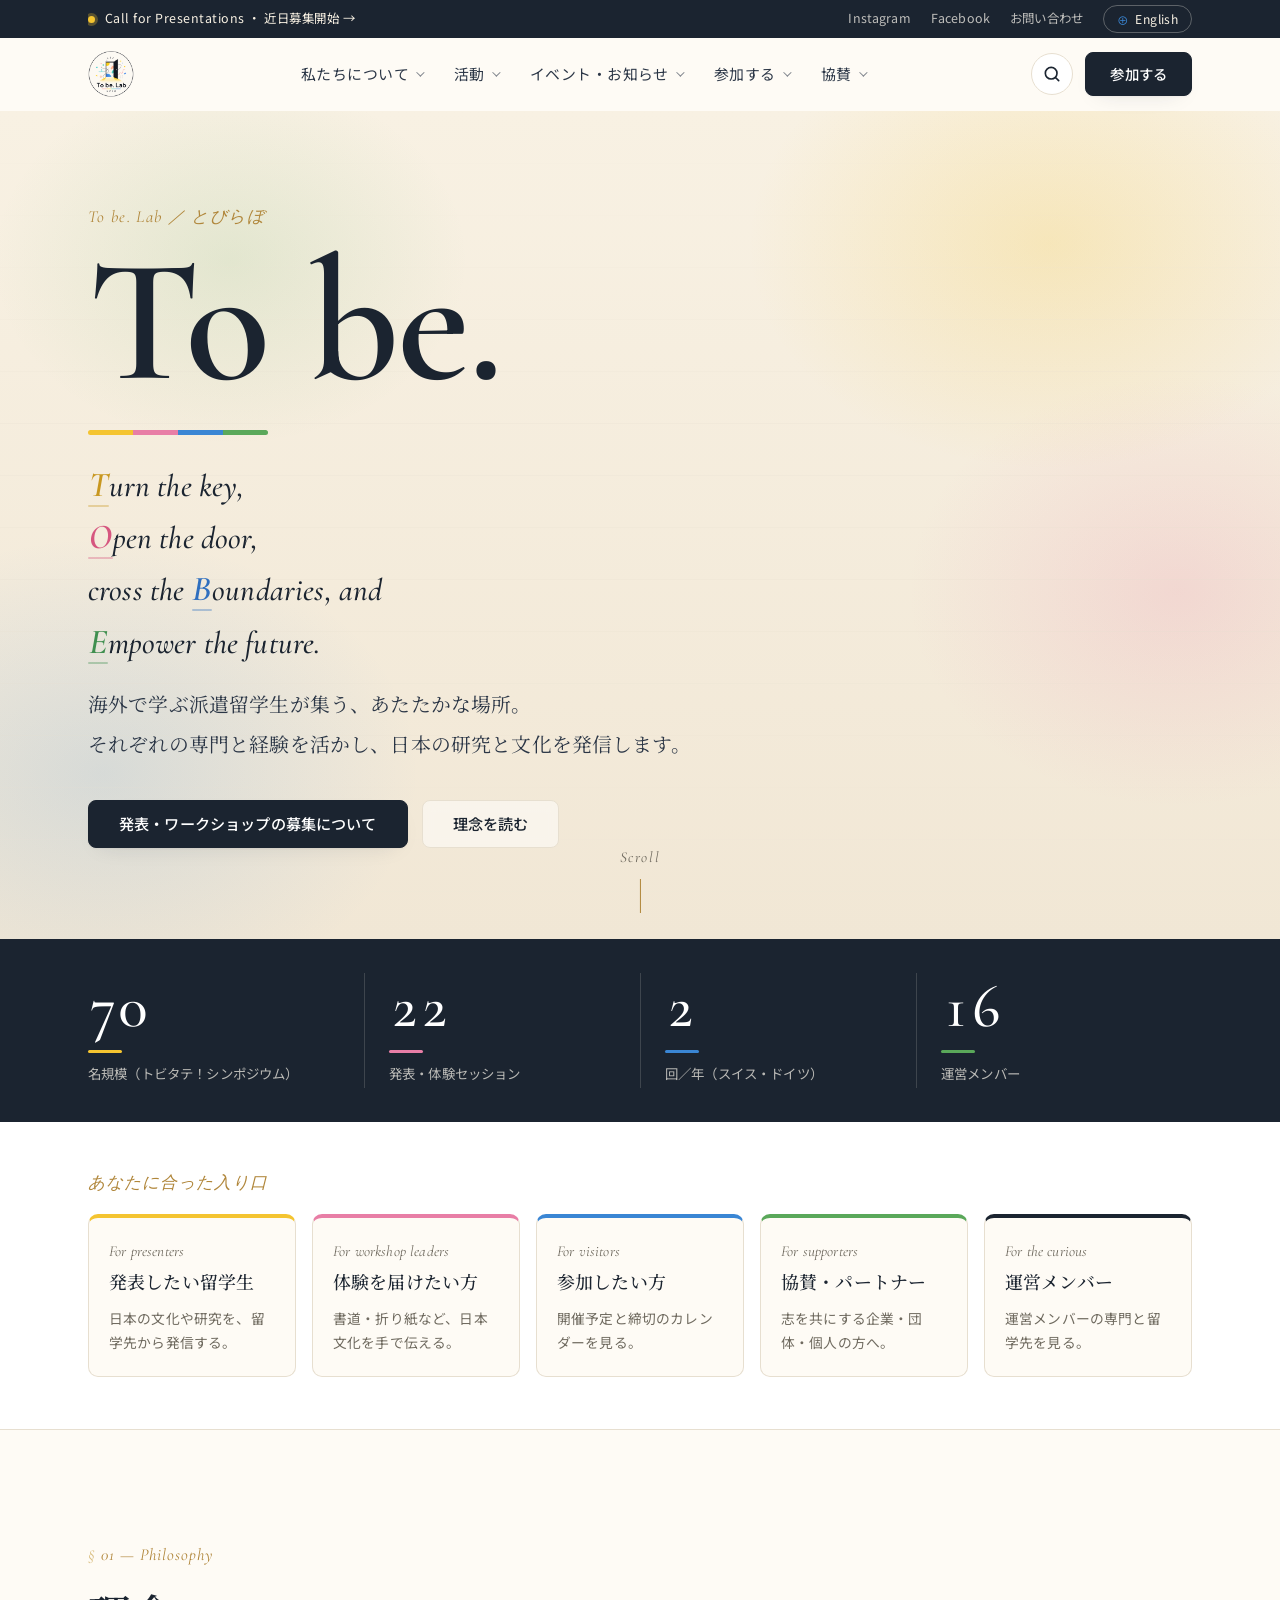
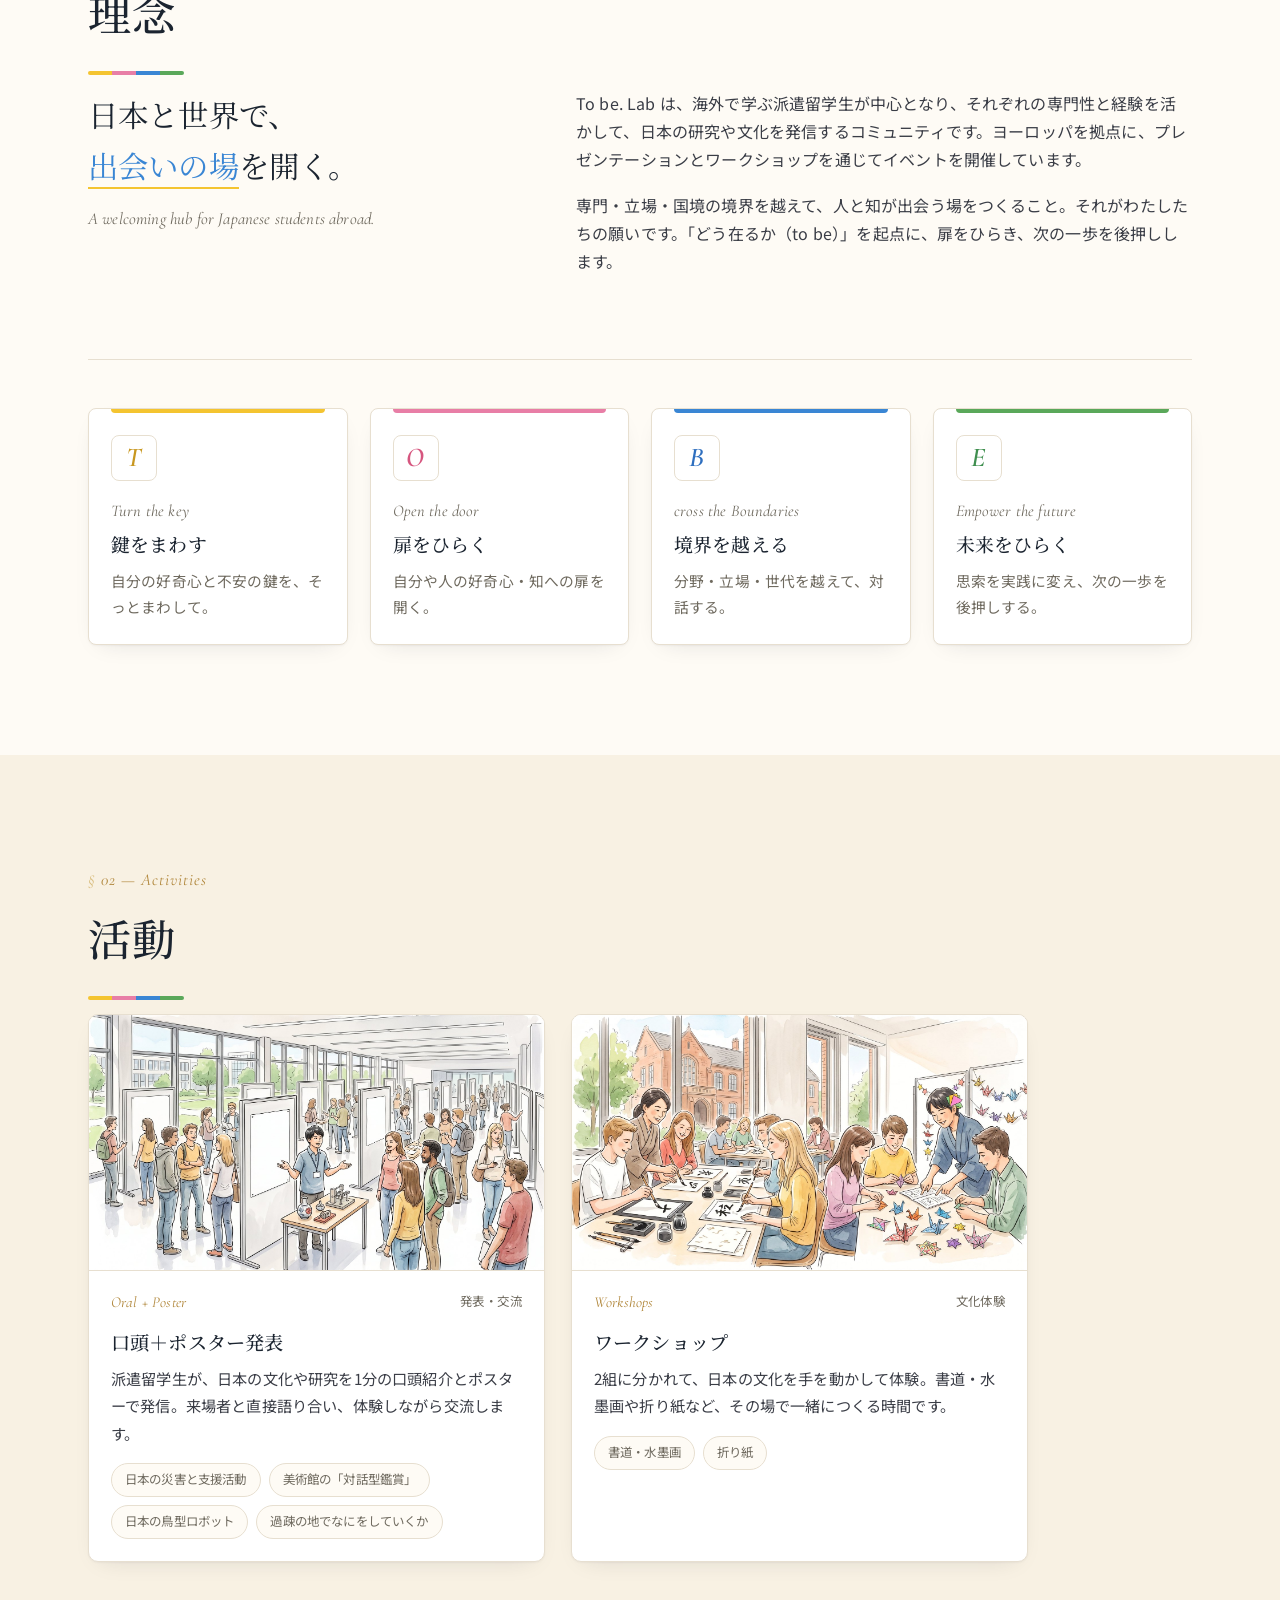
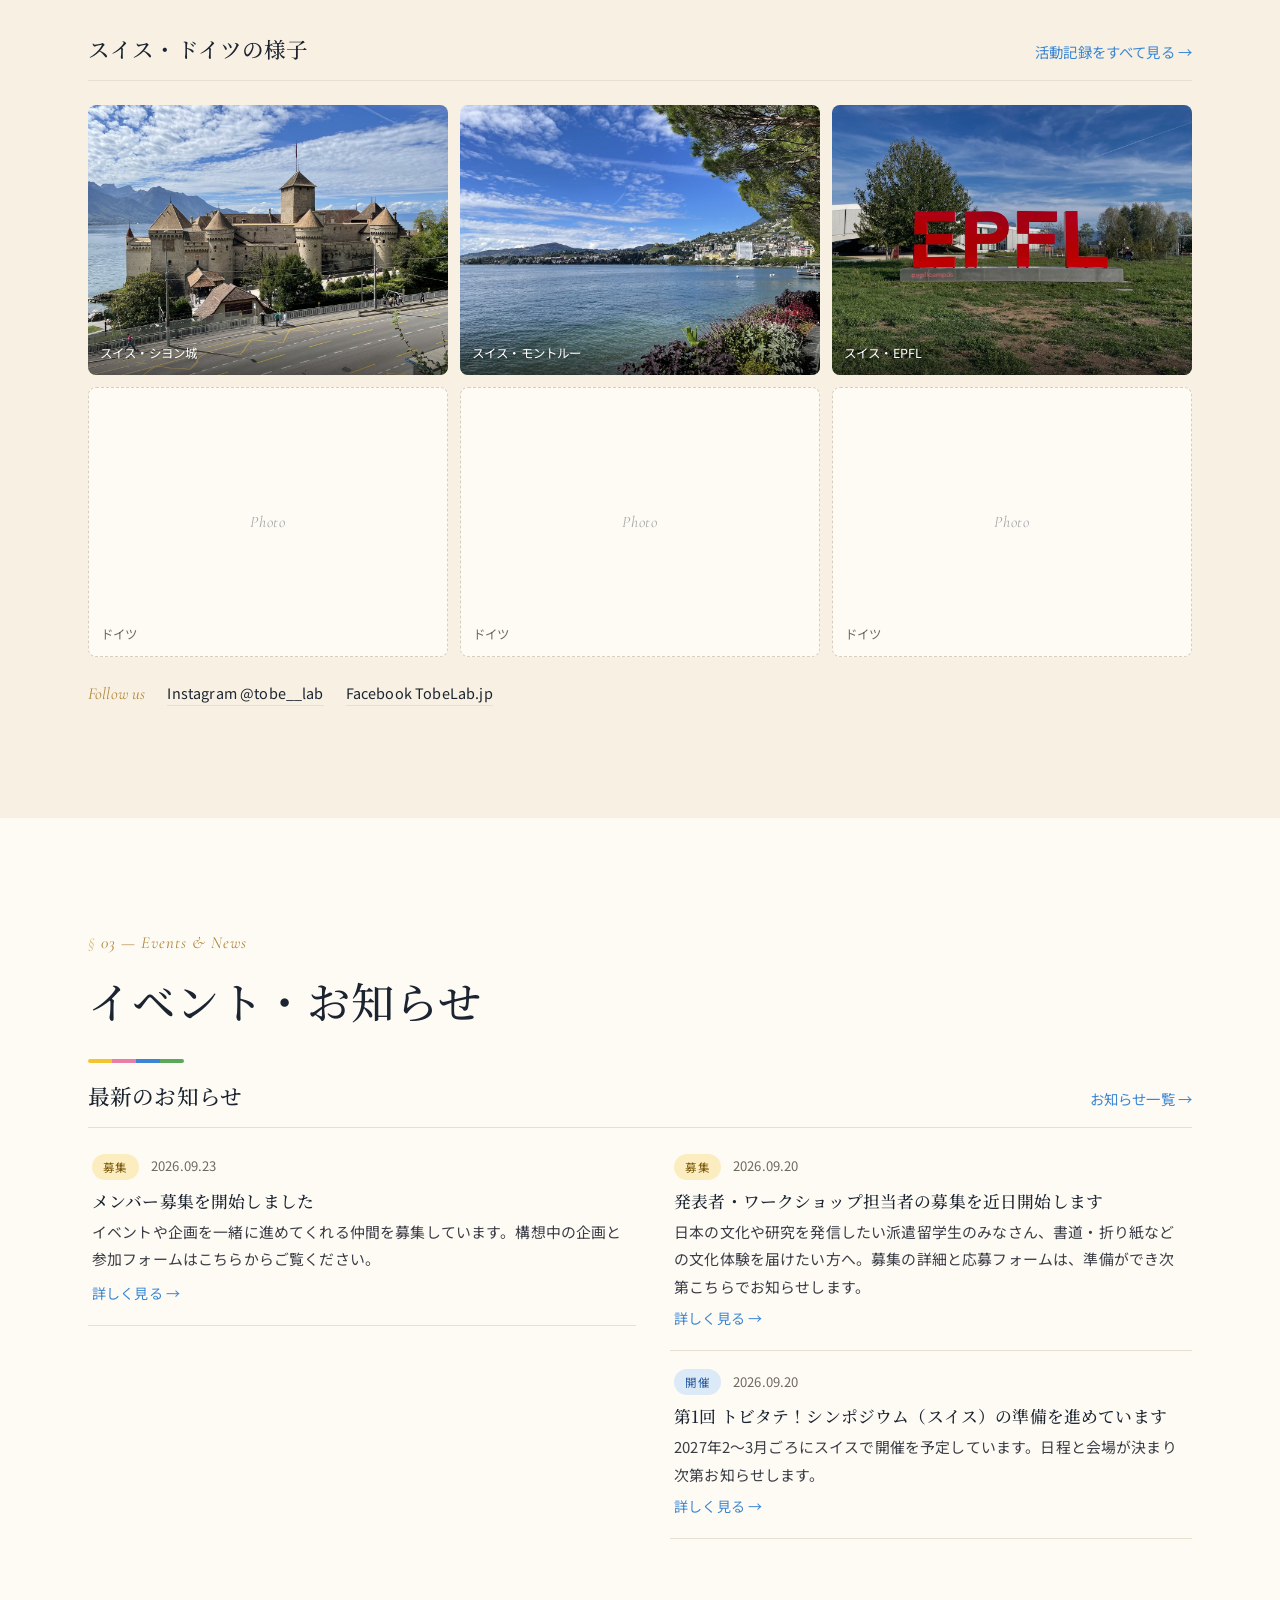
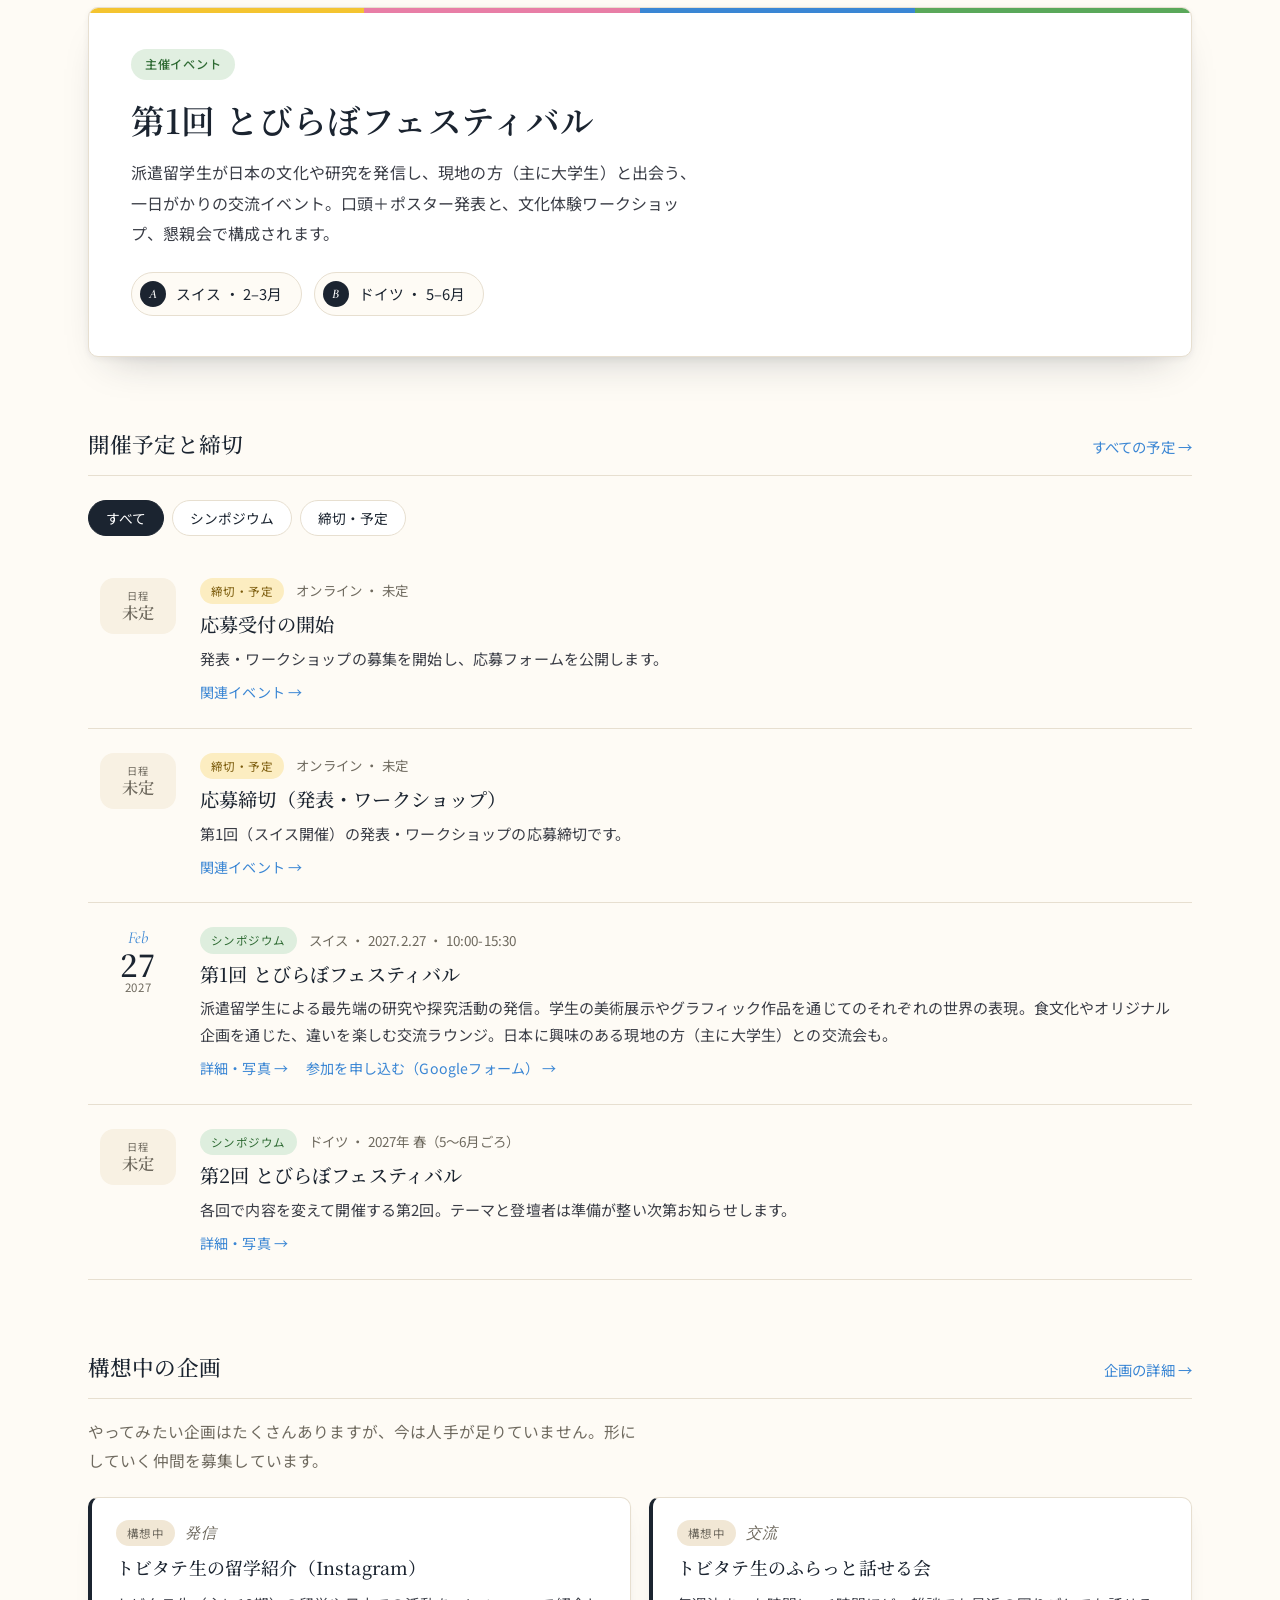
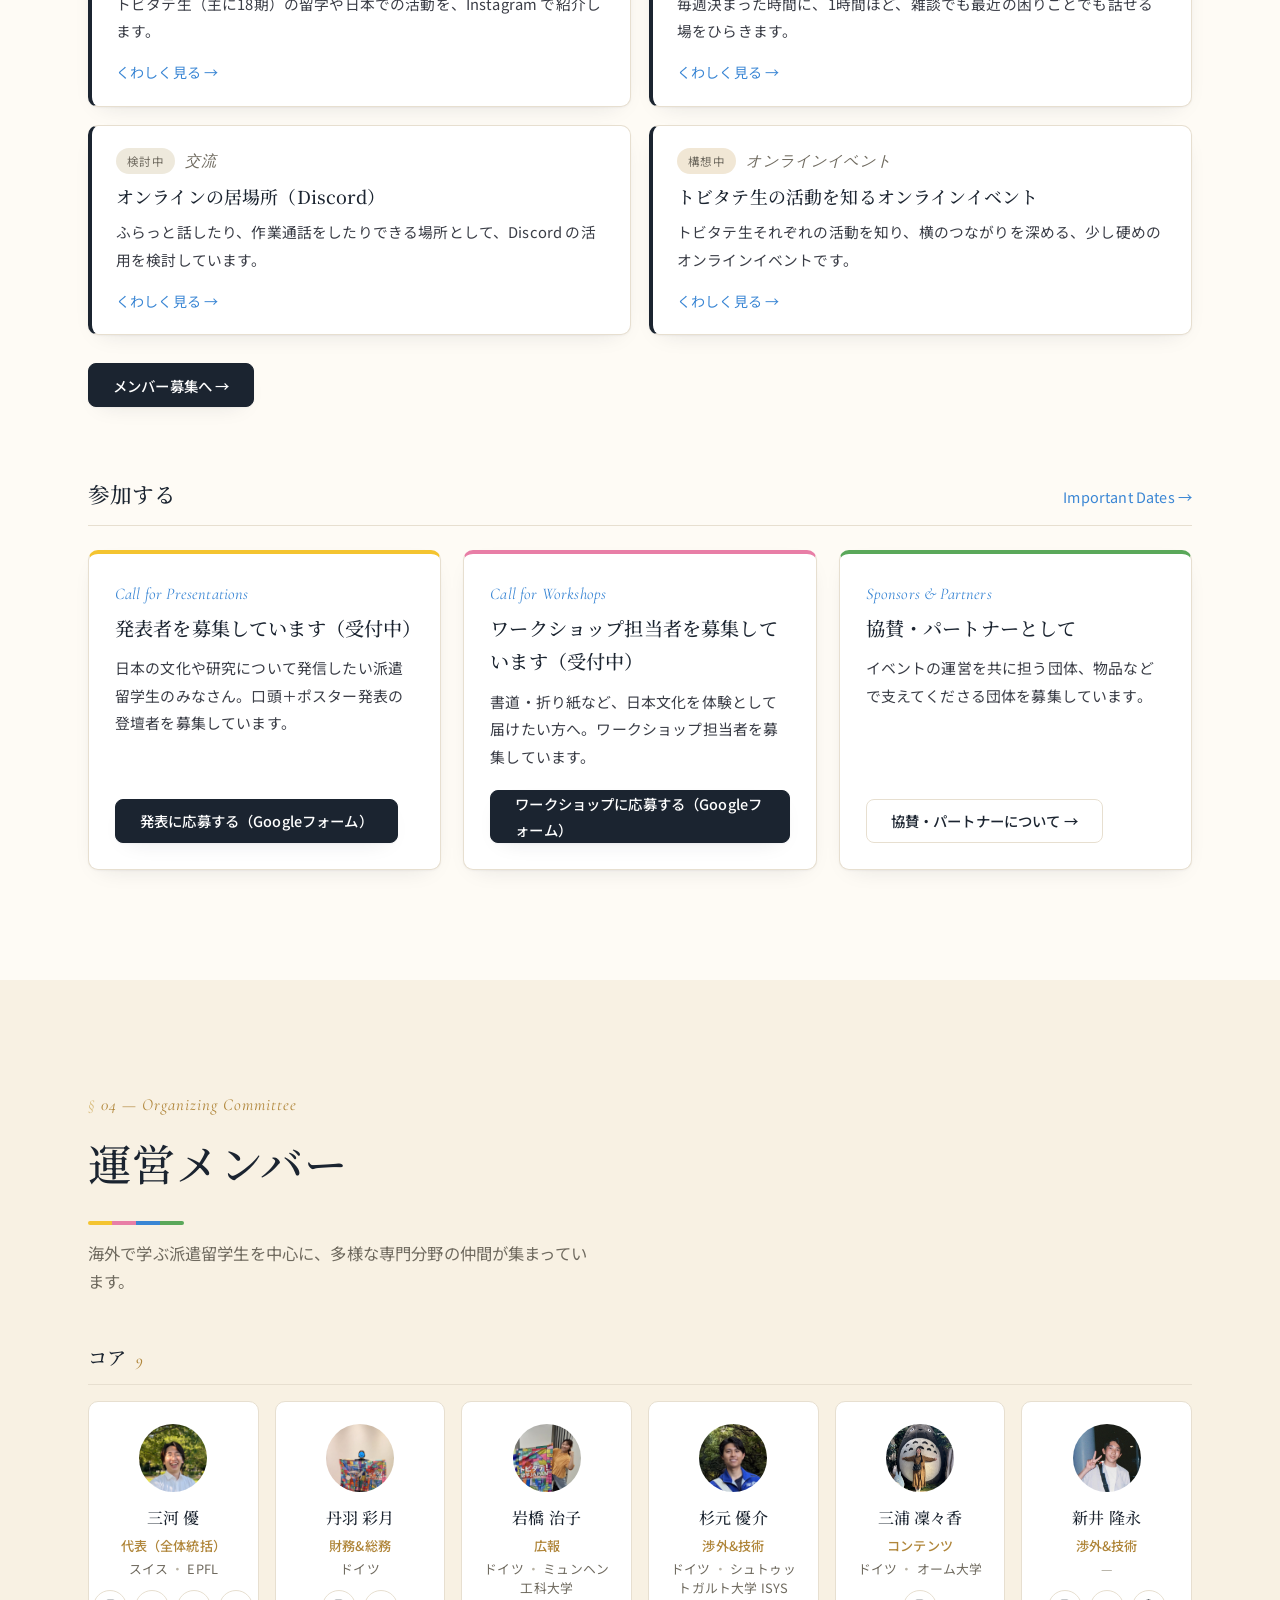
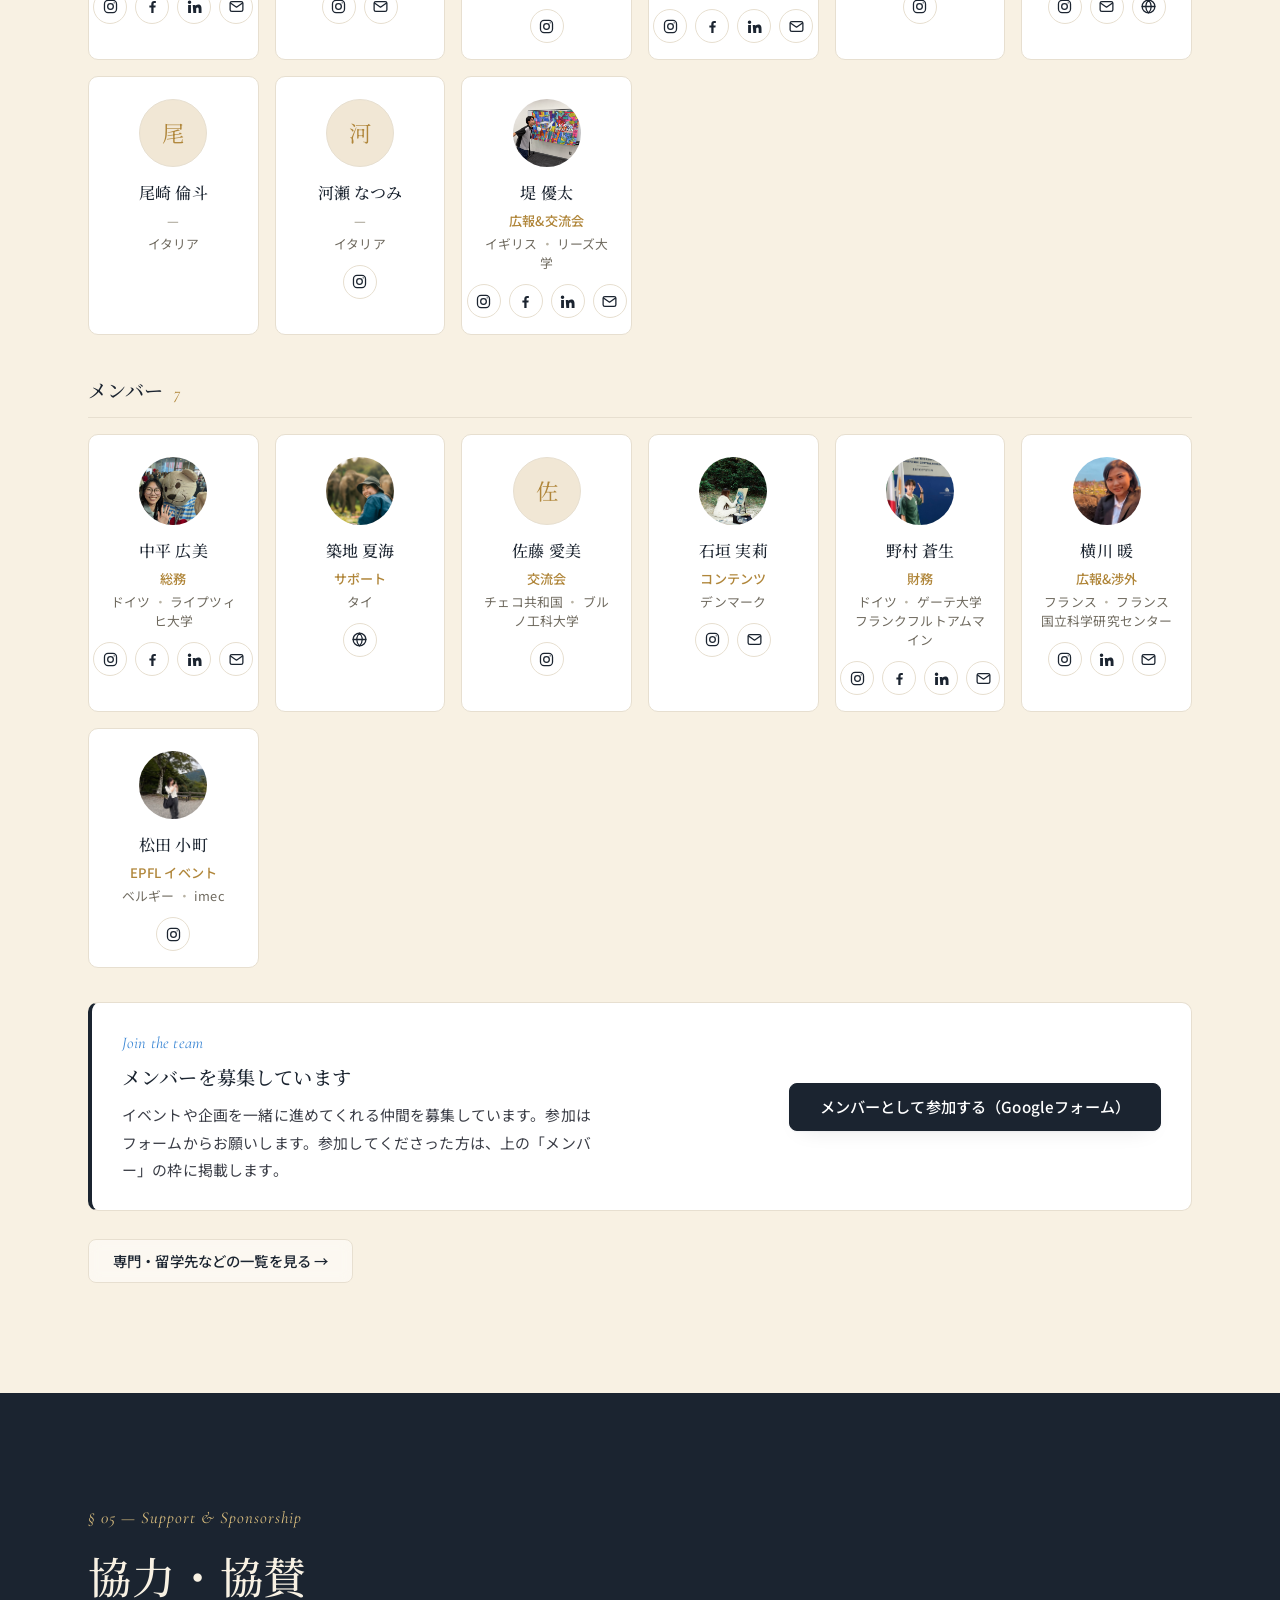
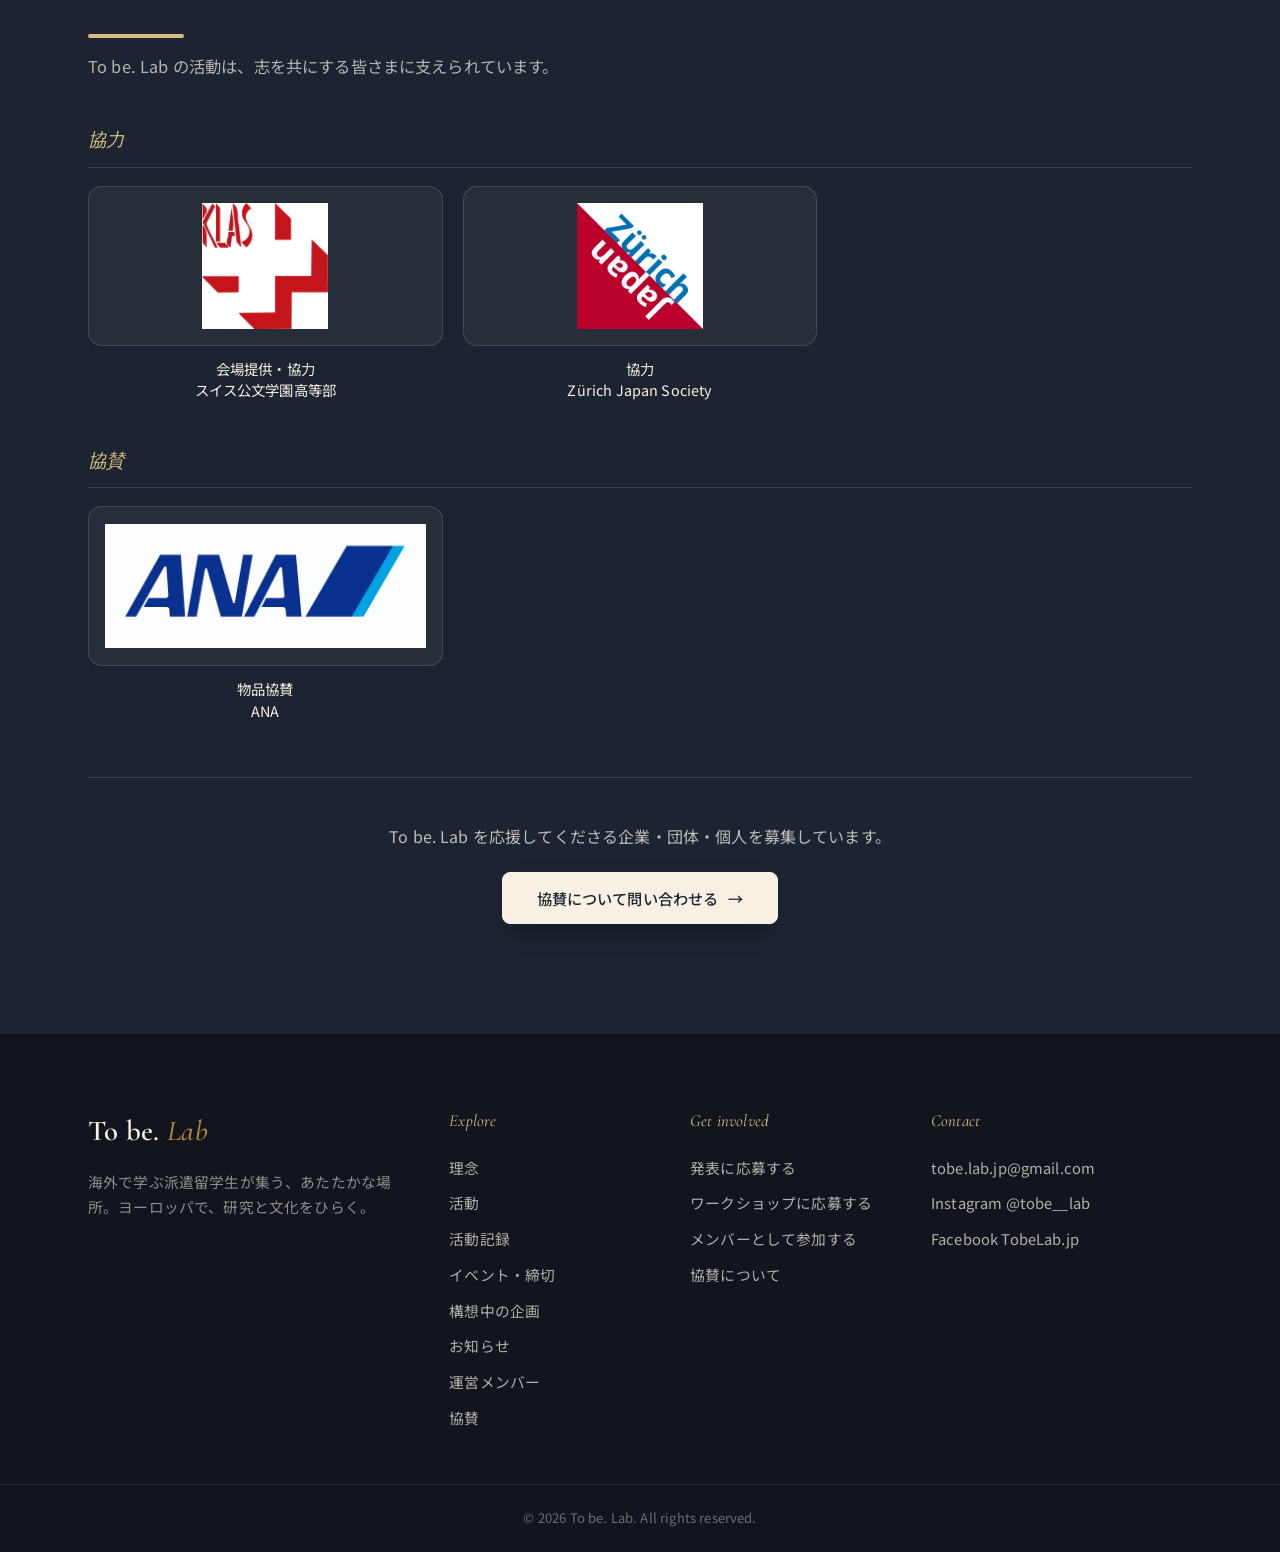
==== commit 6a5708e8: "Update index.html" ====
--- a/index.html
+++ b/index.html
@@ -239,15 +239,15 @@
       <div class="cta-grid">
         <article class="cta-card cta-y">
           <span class="cta-en">Call for Presentations</span>
-          <h3 data-ja="発表者を募集します（近日開始）" data-en="Call for presenters (opening soon)">発表者を募集します（近日開始）</h3>
-          <p data-ja="日本の文化や研究について発信したい派遣留学生のみなさん。口頭＋ポスター発表の登壇者の募集を、近日開始します。" data-en="For exchange students who want to share Japanese culture or research — the call for oral and poster presenters will open soon.">日本の文化や研究について発信したい派遣留学生のみなさん。口頭＋ポスター発表の登壇者の募集を、近日開始します。</p>
+          <h3 data-ja="発表者を募集しています（受付中）" data-en="Call for presenters (now open)">発表者を募集しています（受付中）</h3>
+          <p data-ja="日本の文化や研究について発信したい派遣留学生のみなさん。口頭＋ポスター発表の登壇者を募集しています。" data-en="For exchange students who want to share Japanese culture or research — the call for oral and poster presenters is now open.">日本の文化や研究について発信したい派遣留学生のみなさん。口頭＋ポスター発表の登壇者を募集しています。</p>
           <!-- Google フォームの URL は config.js の forms.presentation に貼ってください -->
           <a class="btn btn-primary btn-sm" data-form="presentation" data-pending-ja="応募フォームは近日公開" data-pending-en="Application form coming soon" data-ja="発表に応募する（Googleフォーム）" data-en="Apply to present (Google Form)">発表に応募する（Googleフォーム）</a>
         </article>
         <article class="cta-card cta-p">
           <span class="cta-en">Call for Workshops</span>
-          <h3 data-ja="ワークショップ担当者を募集します（近日開始）" data-en="Call for workshop leaders (opening soon)">ワークショップ担当者を募集します（近日開始）</h3>
-          <p data-ja="書道・折り紙など、日本文化を体験として届けたい方へ。ワークショップ担当者の募集を、近日開始します。" data-en="For those who'd like to share Japanese culture as an experience — calligraphy, origami and more. The call for workshop leaders will open soon.">書道・折り紙など、日本文化を体験として届けたい方へ。ワークショップ担当者の募集を、近日開始します。</p>
+          <h3 data-ja="ワークショップ担当者を募集しています（受付中）" data-en="Call for workshop leaders (now open)">ワークショップ担当者を募集しています（受付中）</h3>
+          <p data-ja="書道・折り紙など、日本文化を体験として届けたい方へ。ワークショップ担当者を募集しています。" data-en="For those who'd like to share Japanese culture as an experience — calligraphy, origami and more. The call for workshop leaders is now open.">書道・折り紙など、日本文化を体験として届けたい方へ。ワークショップ担当者を募集しています。</p>
           <!-- Google フォームの URL は config.js の forms.workshop に貼ってください -->
           <a class="btn btn-primary btn-sm" data-form="workshop" data-pending-ja="応募フォームは近日公開" data-pending-en="Application form coming soon" data-ja="ワークショップに応募する（Googleフォーム）" data-en="Apply to lead (Google Form)">ワークショップに応募する（Googleフォーム）</a>
         </article>
@@ -261,7 +261,6 @@
     </div>
   </div>
 </section>
-
 <!-- ============ ORGANIZING COMMITTEE / 運営メンバー ============ -->
 <section class="section section-alt reveal in" id="members">
   <div class="container">
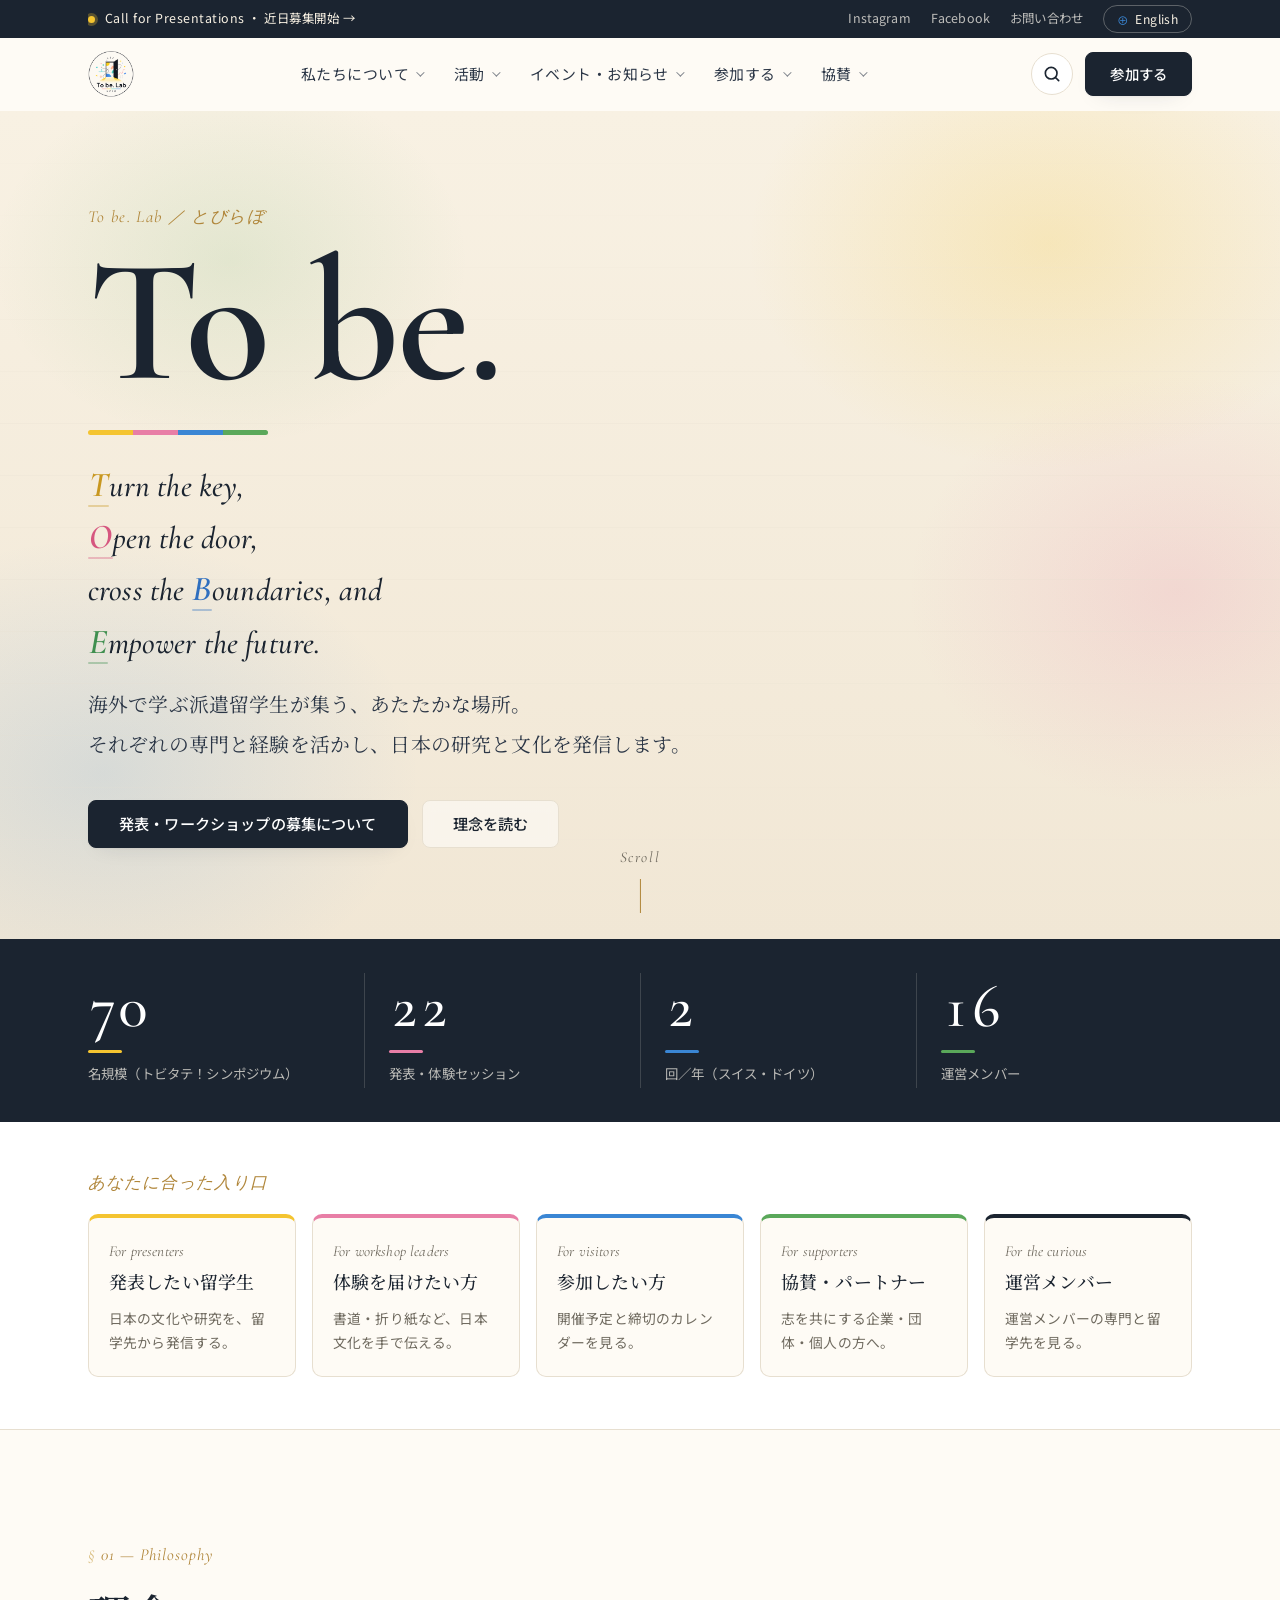
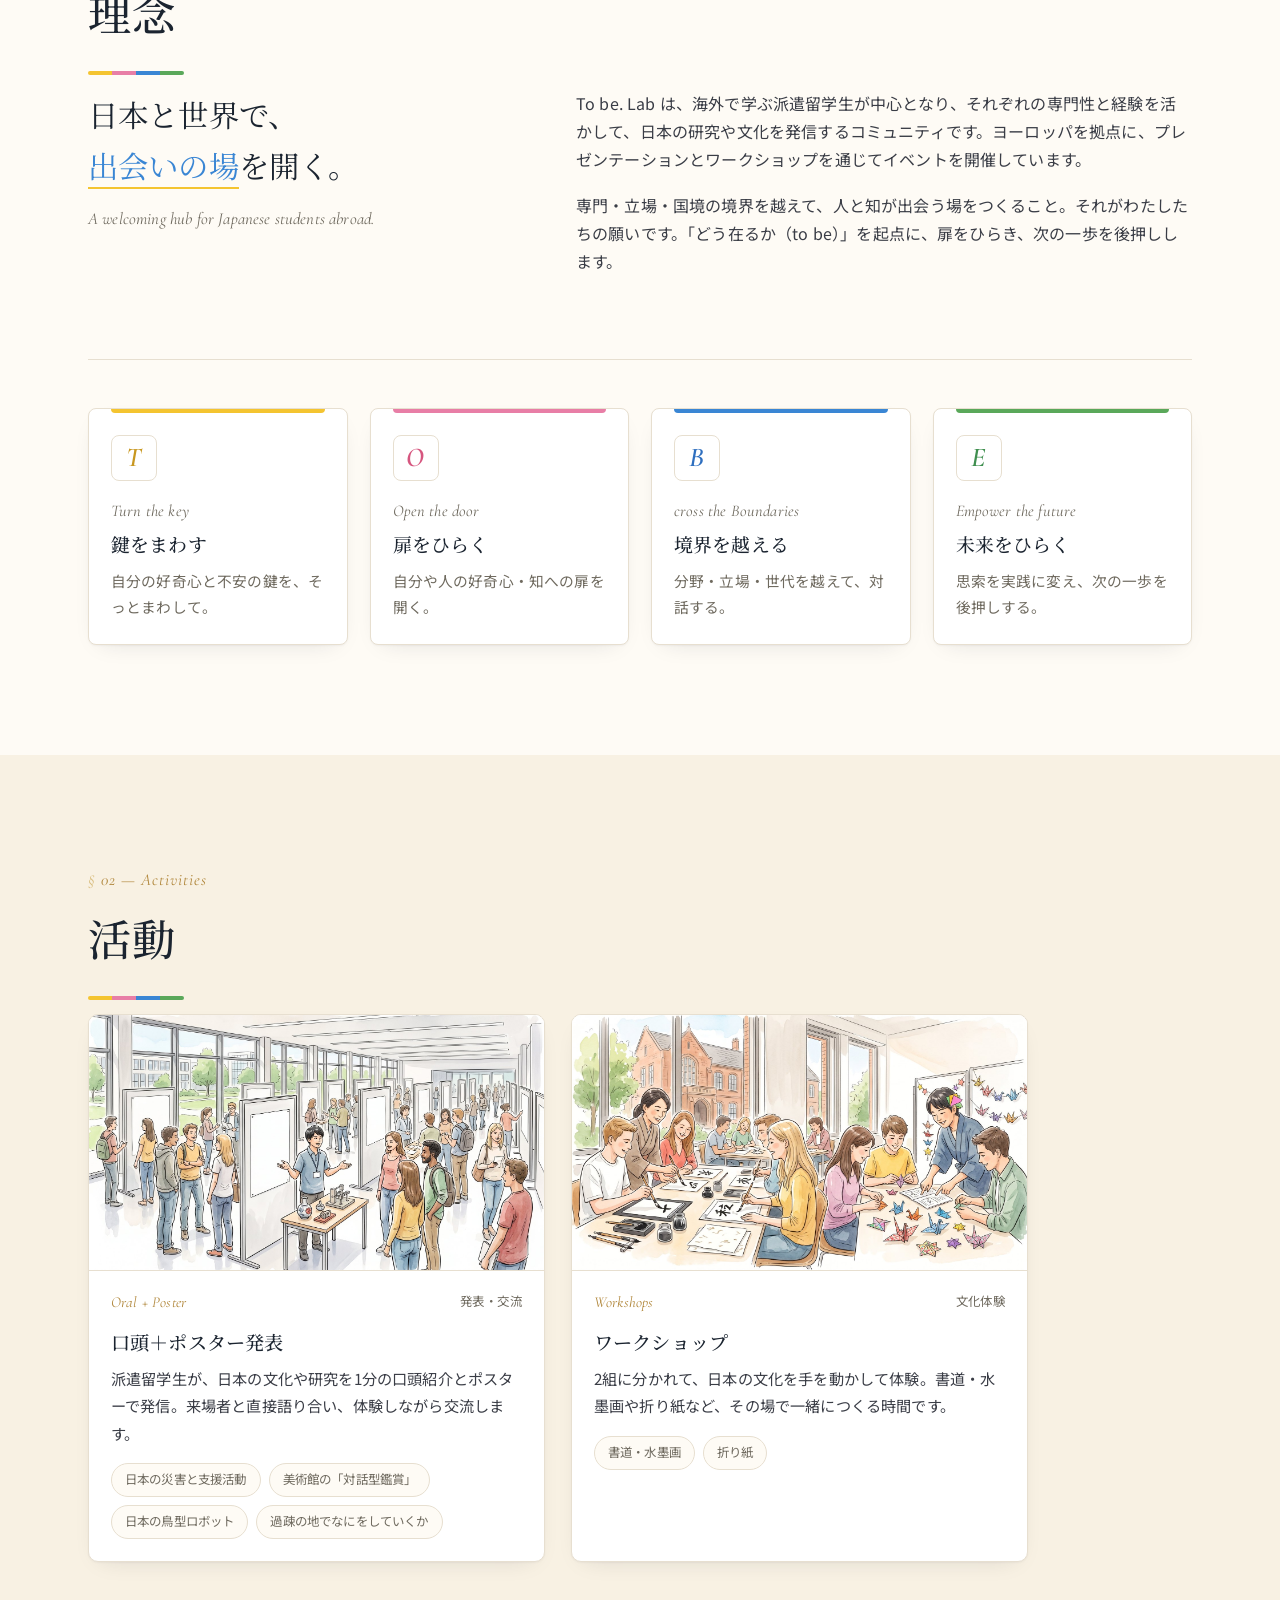
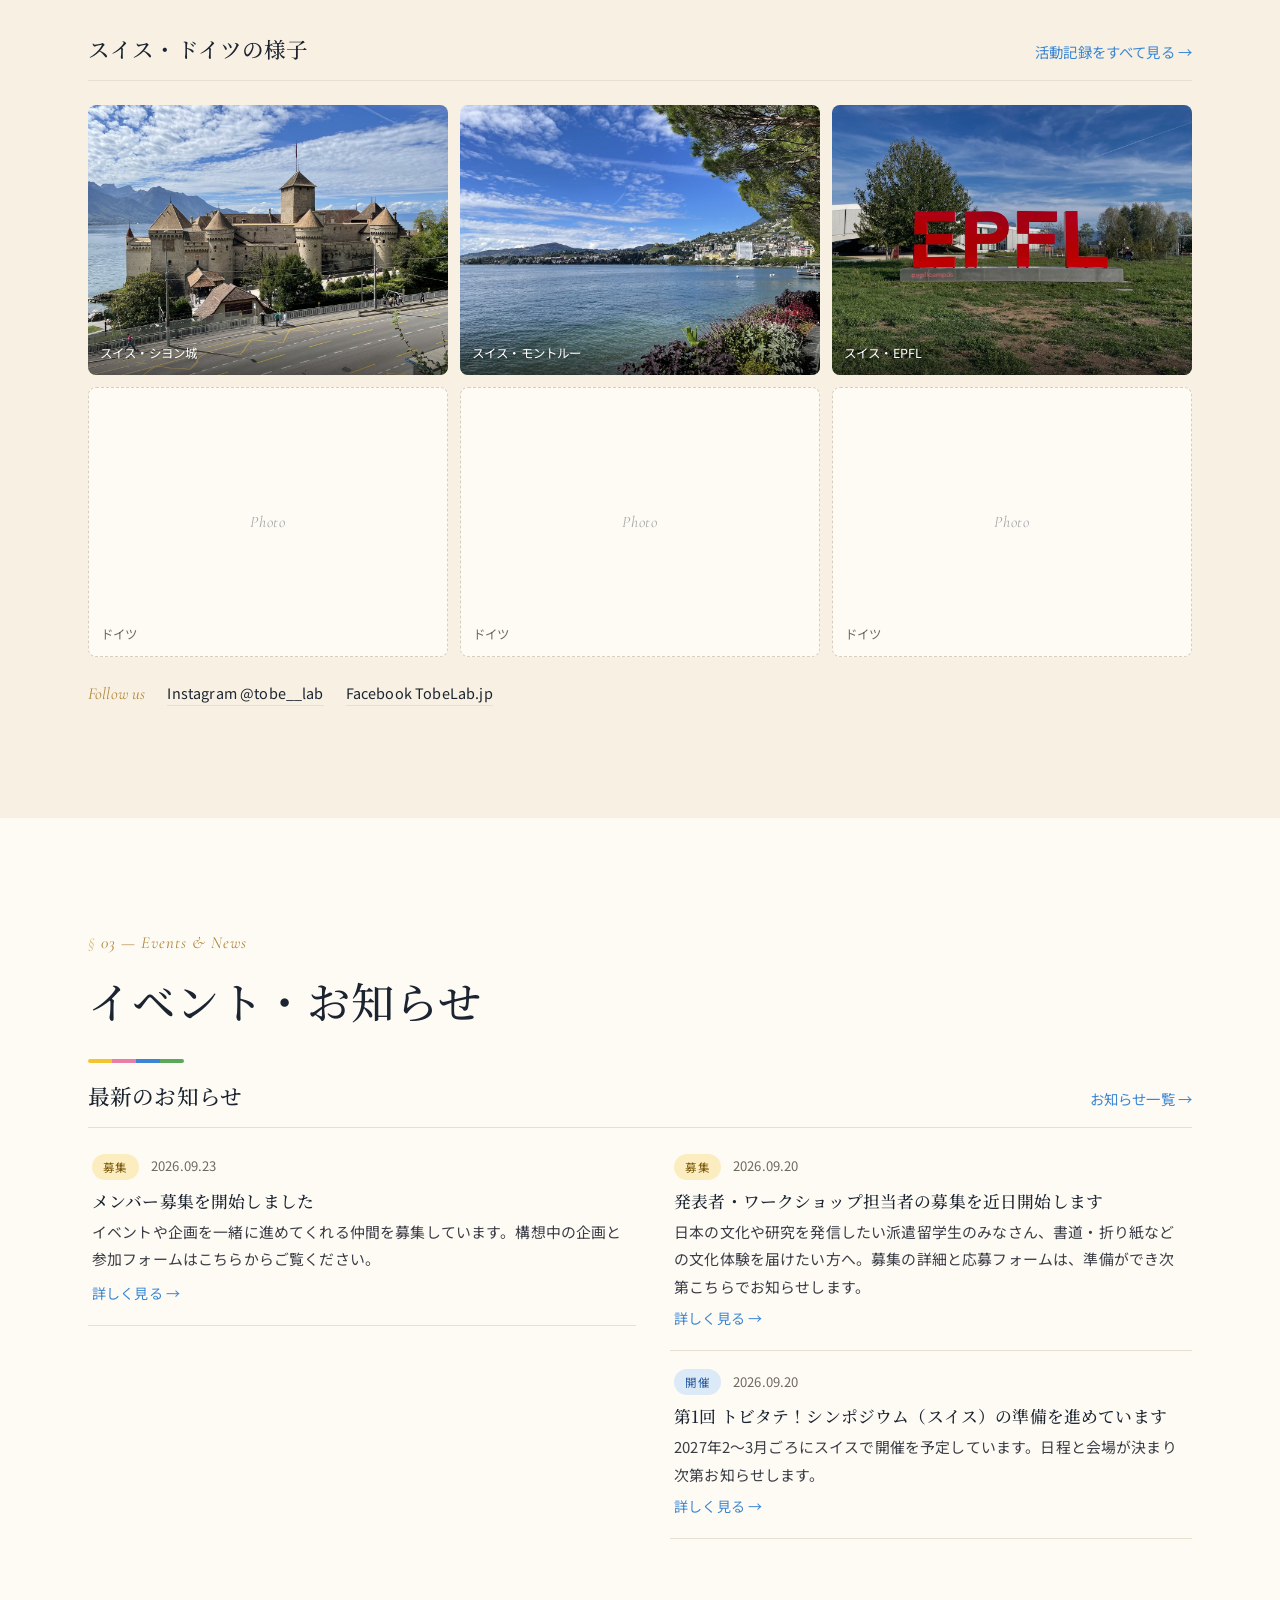
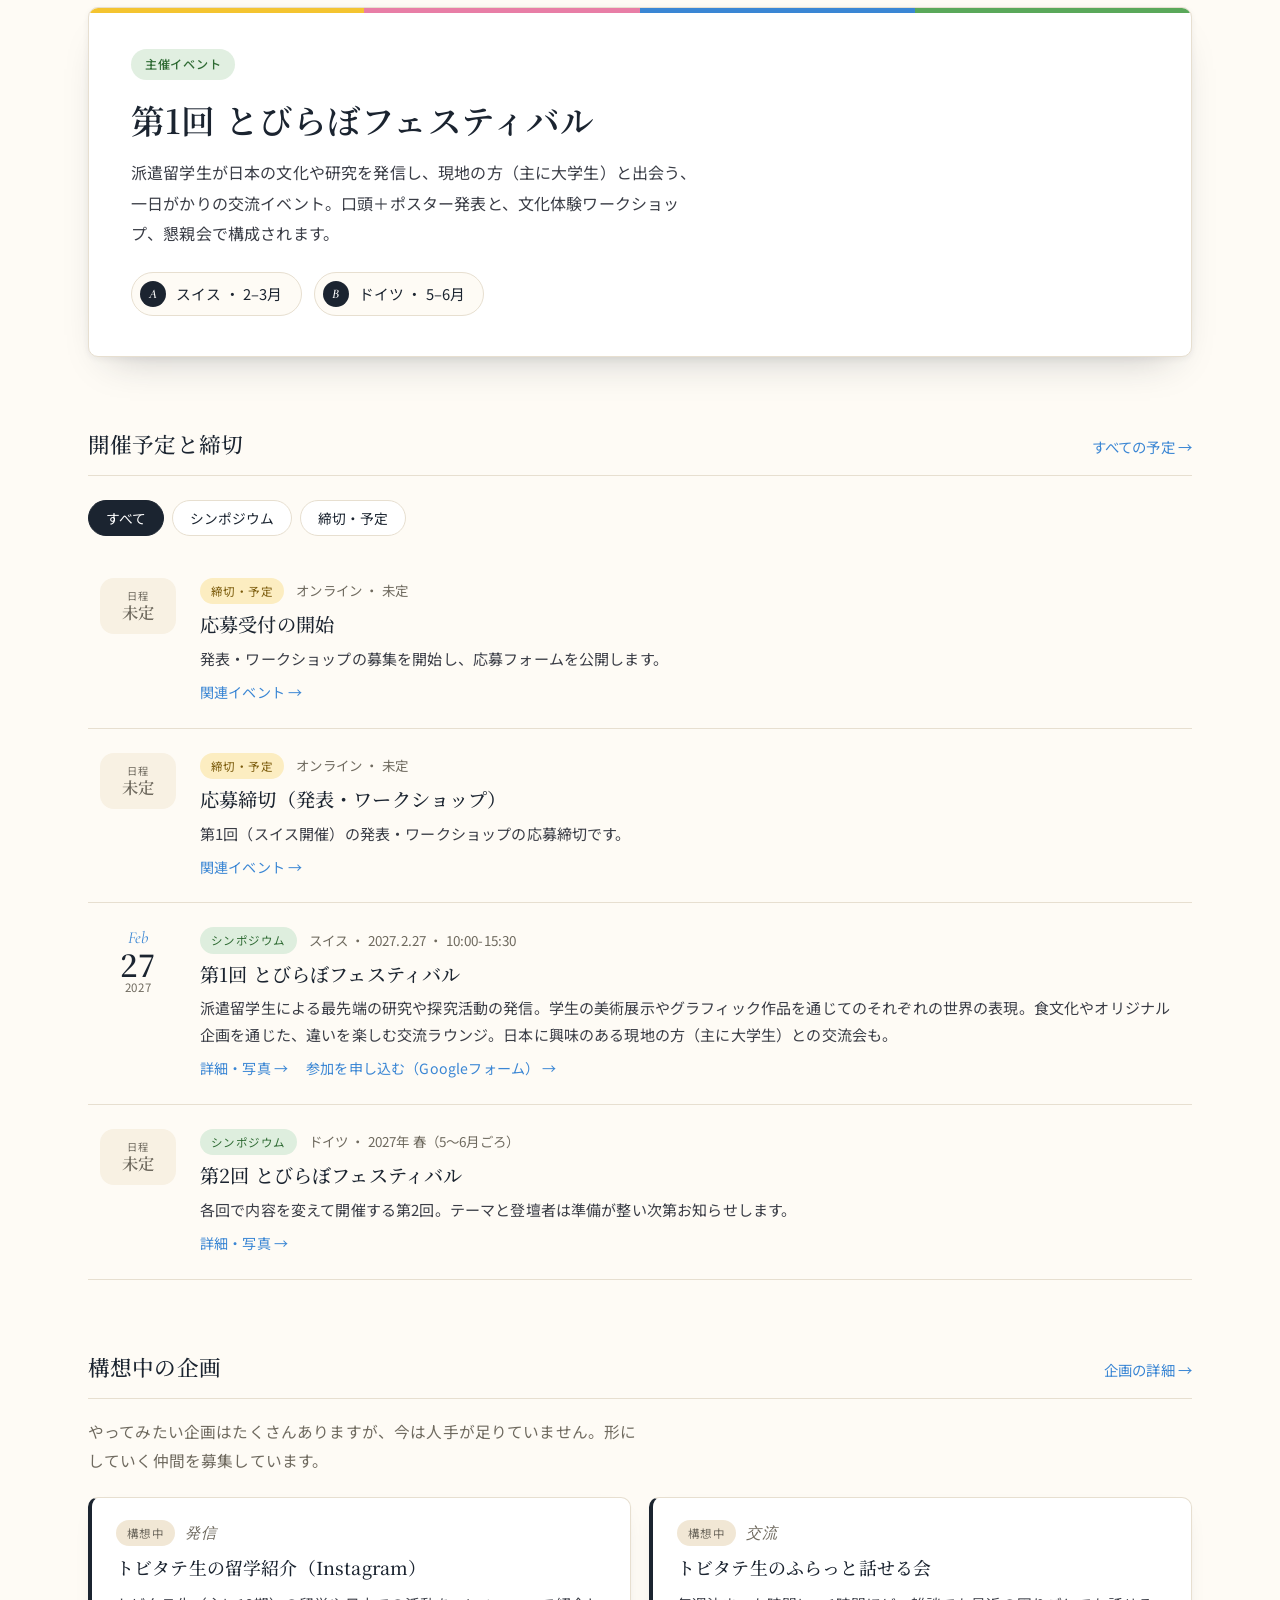
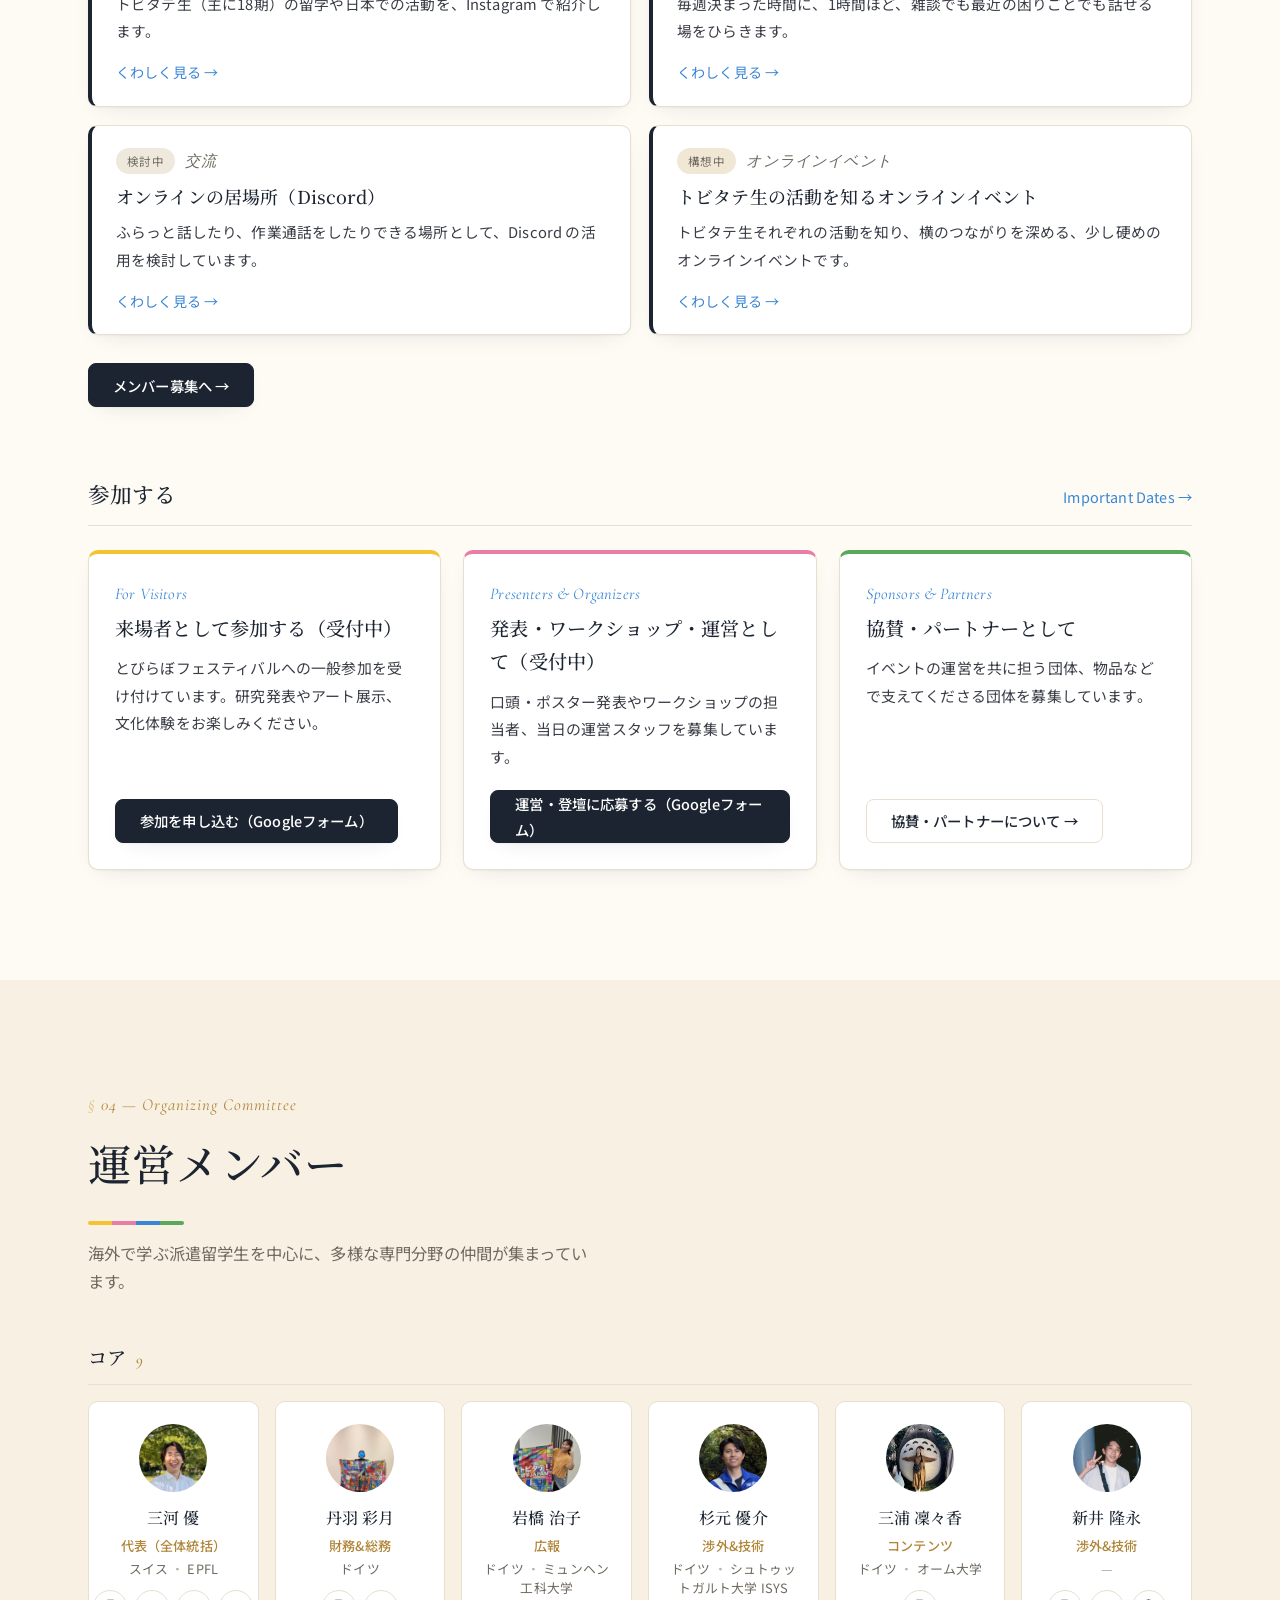
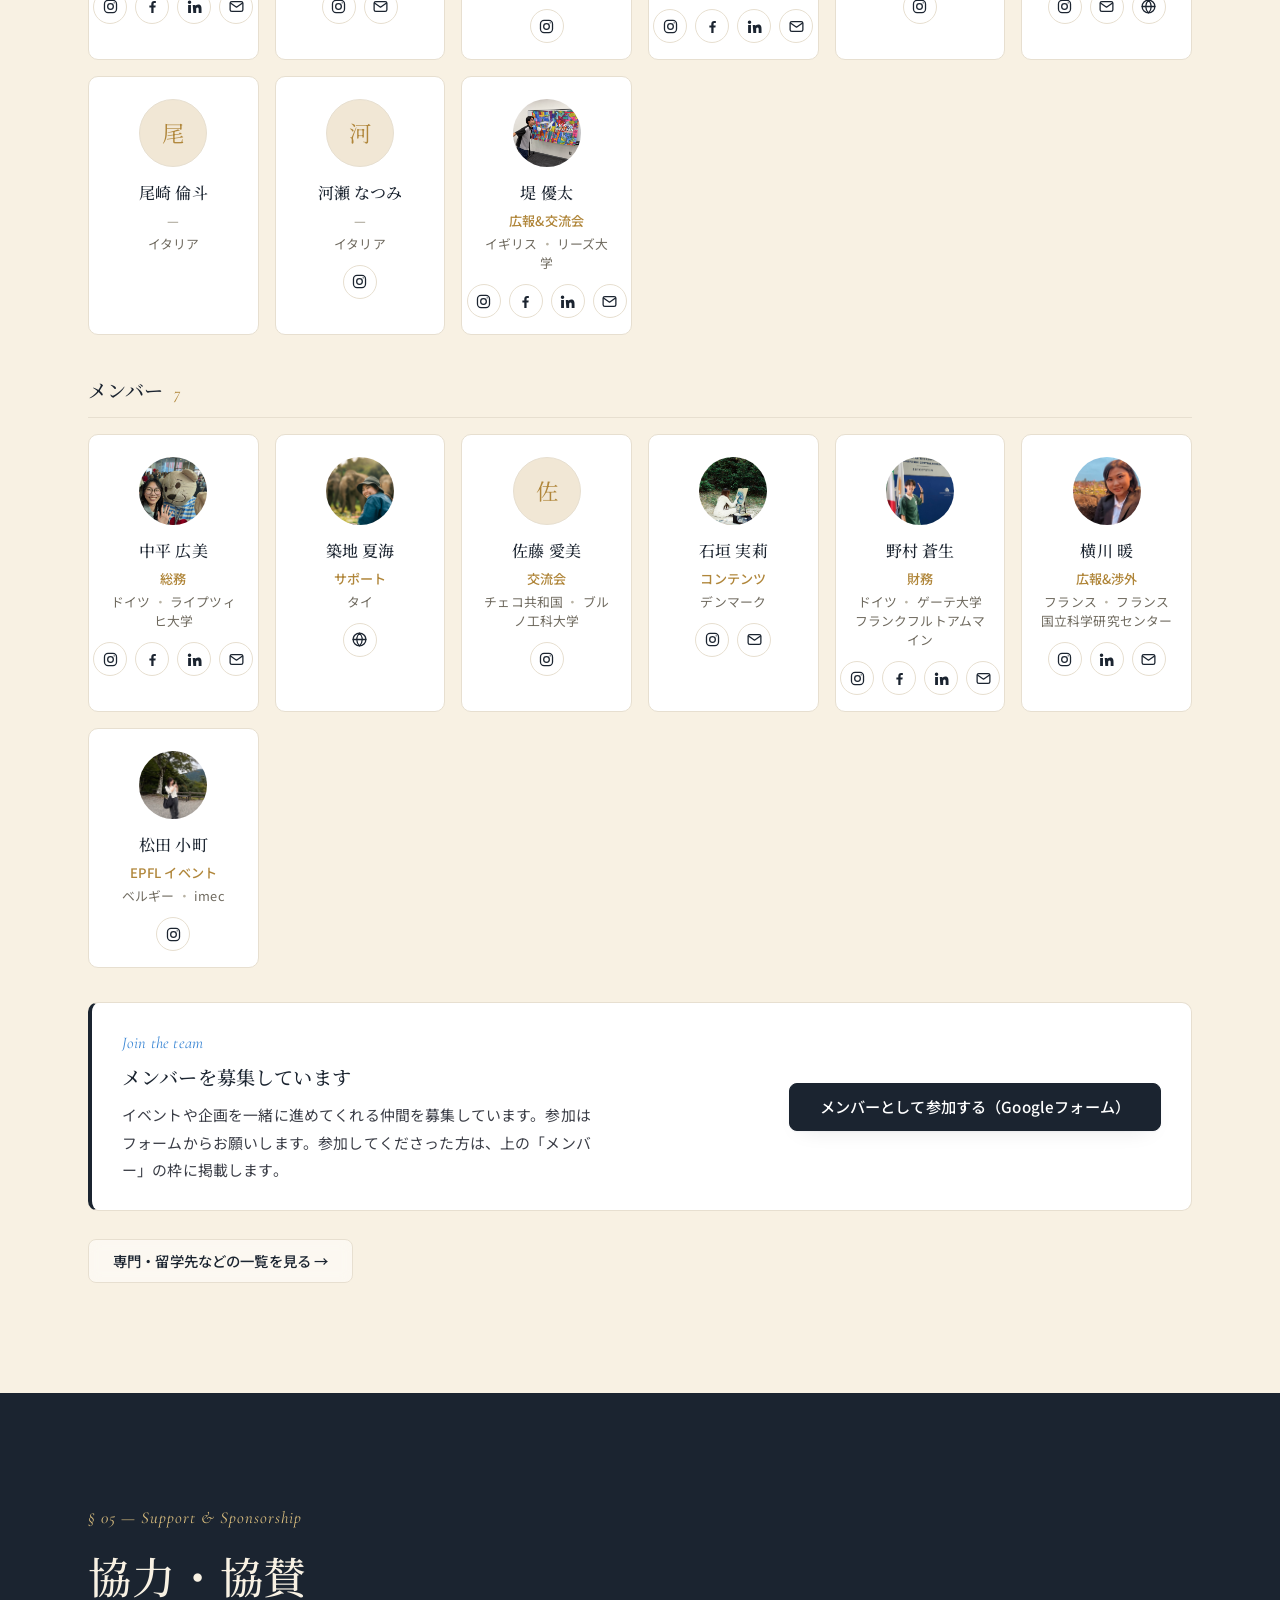
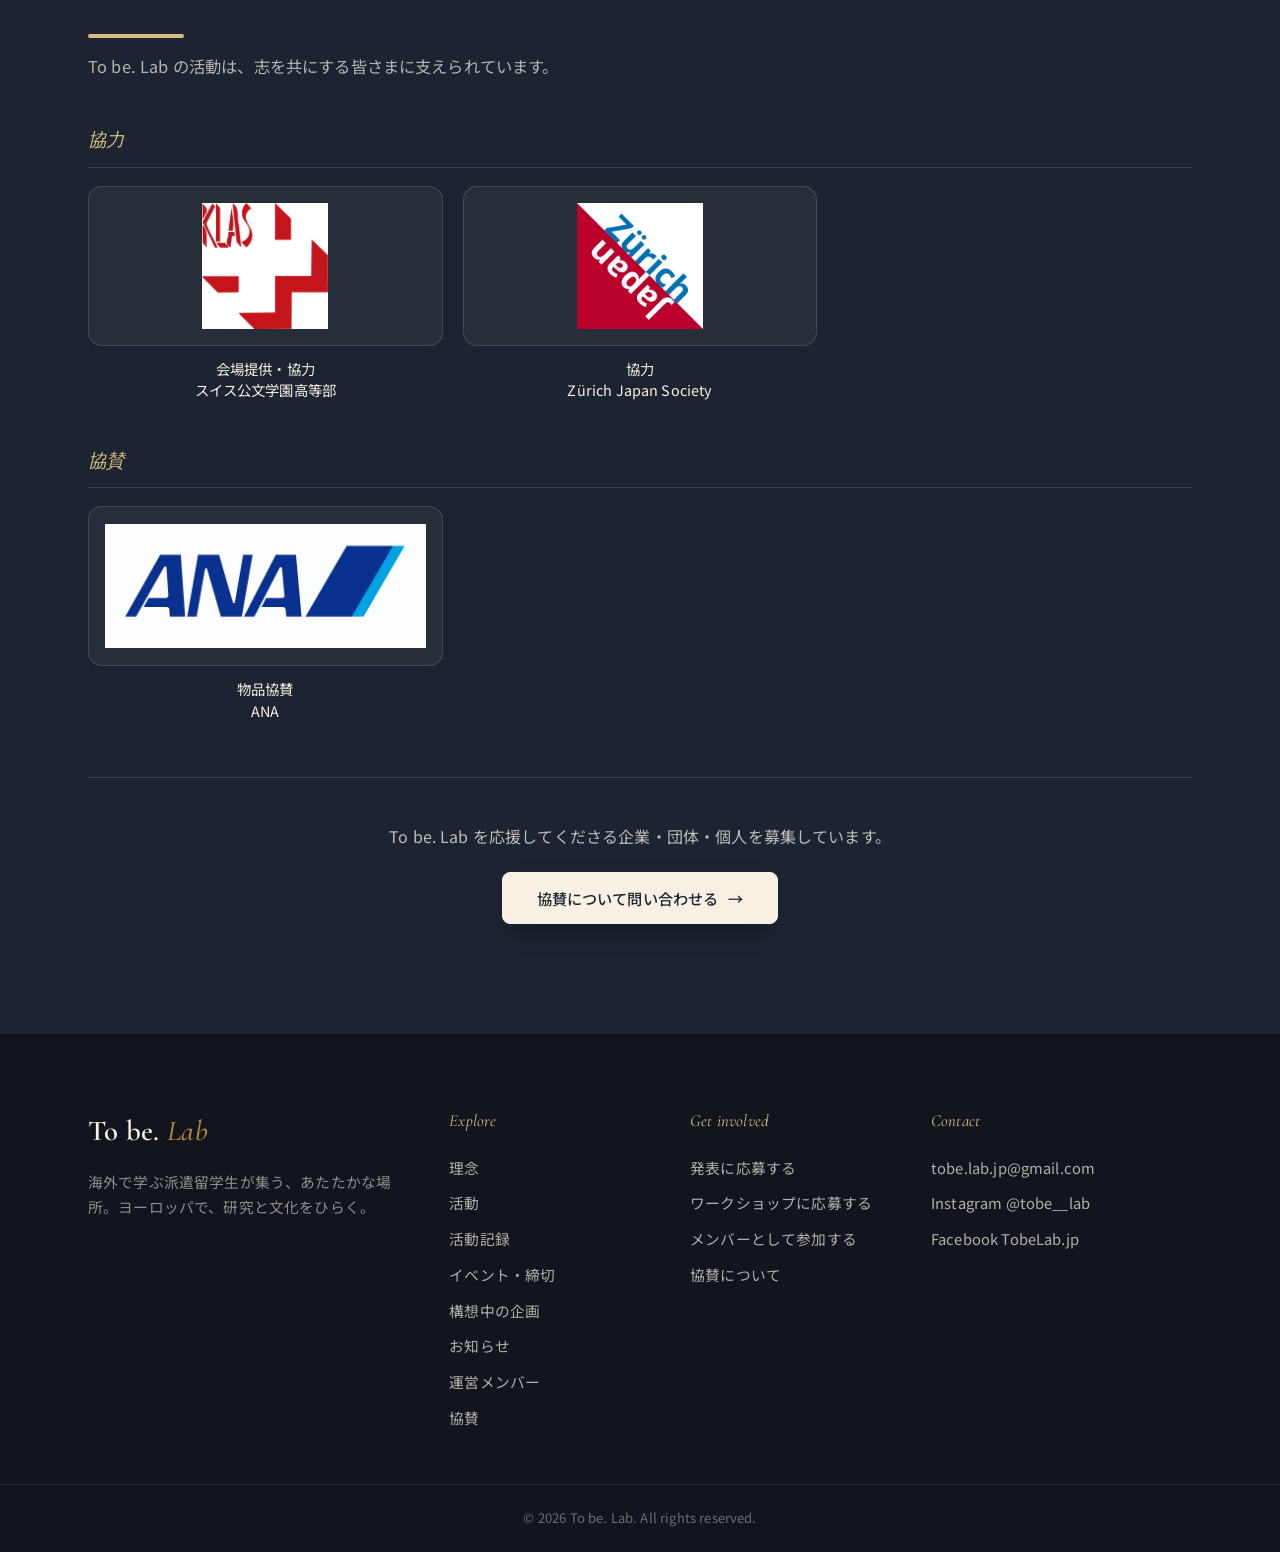
==== commit 0aa499e4: "Update index.html" ====
--- a/index.html
+++ b/index.html
@@ -230,7 +230,7 @@
       <p class="strip-cta"><a class="btn btn-primary btn-sm" href="members.html#join" data-ja="メンバー募集へ →" data-en="Join as a member →">メンバー募集へ →</a></p>
     </div>
 
-    <!-- Get involved -->
+<!-- Get involved -->
     <div class="block" id="get-involved">
       <div class="block-head">
         <h3 class="sub-h" data-ja="参加する" data-en="Get involved">参加する</h3>
@@ -238,18 +238,17 @@
       </div>
       <div class="cta-grid">
         <article class="cta-card cta-y">
-          <span class="cta-en">Call for Presentations</span>
-          <h3 data-ja="発表者を募集しています（受付中）" data-en="Call for presenters (now open)">発表者を募集しています（受付中）</h3>
-          <p data-ja="日本の文化や研究について発信したい派遣留学生のみなさん。口頭＋ポスター発表の登壇者を募集しています。" data-en="For exchange students who want to share Japanese culture or research — the call for oral and poster presenters is now open.">日本の文化や研究について発信したい派遣留学生のみなさん。口頭＋ポスター発表の登壇者を募集しています。</p>
-          <!-- Google フォームの URL は config.js の forms.presentation に貼ってください -->
-          <a class="btn btn-primary btn-sm" data-form="presentation" data-pending-ja="応募フォームは近日公開" data-pending-en="Application form coming soon" data-ja="発表に応募する（Googleフォーム）" data-en="Apply to present (Google Form)">発表に応募する（Googleフォーム）</a>
+          <span class="cta-en">For Visitors</span>
+          <h3 data-ja="来場者として参加する（受付中）" data-en="Attend as a visitor (now open)">来場者として参加する（受付中）</h3>
+          <p data-ja="とびらぼフェスティバルへの一般参加を受け付けています。研究発表やアート展示、文化体験をお楽しみください。" data-en="General registration for the To be. Lab Festival is now open. Come enjoy research talks, art exhibitions, and cultural workshops.">とびらぼフェスティバルへの一般参加を受け付けています。研究発表やアート展示、文化体験をお楽しみください。</p>
+          <a class="btn btn-primary btn-sm" href="https://forms.gle/7872DcL3t4HiaU3a9" target="_blank" rel="noopener noreferrer" data-ja="参加を申し込む（Googleフォーム）" data-en="Register to attend (Google Form)">参加を申し込む（Googleフォーム）</a>
         </article>
         <article class="cta-card cta-p">
-          <span class="cta-en">Call for Workshops</span>
-          <h3 data-ja="ワークショップ担当者を募集しています（受付中）" data-en="Call for workshop leaders (now open)">ワークショップ担当者を募集しています（受付中）</h3>
-          <p data-ja="書道・折り紙など、日本文化を体験として届けたい方へ。ワークショップ担当者を募集しています。" data-en="For those who'd like to share Japanese culture as an experience — calligraphy, origami and more. The call for workshop leaders is now open.">書道・折り紙など、日本文化を体験として届けたい方へ。ワークショップ担当者を募集しています。</p>
-          <!-- Google フォームの URL は config.js の forms.workshop に貼ってください -->
-          <a class="btn btn-primary btn-sm" data-form="workshop" data-pending-ja="応募フォームは近日公開" data-pending-en="Application form coming soon" data-ja="ワークショップに応募する（Googleフォーム）" data-en="Apply to lead (Google Form)">ワークショップに応募する（Googleフォーム）</a>
+          <span class="cta-en">Presenters &amp; Organizers</span>
+          <h3 data-ja="発表・ワークショップ・運営として（受付中）" data-en="Present, lead a workshop, or help run it (now open)">発表・ワークショップ・運営として（受付中）</h3>
+          <p data-ja="口頭・ポスター発表やワークショップの担当者、当日の運営スタッフを募集しています。" data-en="We are looking for oral/poster presenters, workshop leaders, and event organizers to help bring the festival to life.">口頭・ポスター発表やワークショップの担当者、当日の運営スタッフを募集しています。</p>
+          <!-- Google フォームの URL は config.js の forms.presentation に貼ってください -->
+          <a class="btn btn-primary btn-sm" data-form="presentation" data-pending-ja="応募フォームは近日公開" data-pending-en="Application form coming soon" data-ja="運営・登壇に応募する（Googleフォーム）" data-en="Apply to present or organize (Google Form)">運営・登壇に応募する（Googleフォーム）</a>
         </article>
         <article class="cta-card cta-g">
           <span class="cta-en">Sponsors &amp; Partners</span>
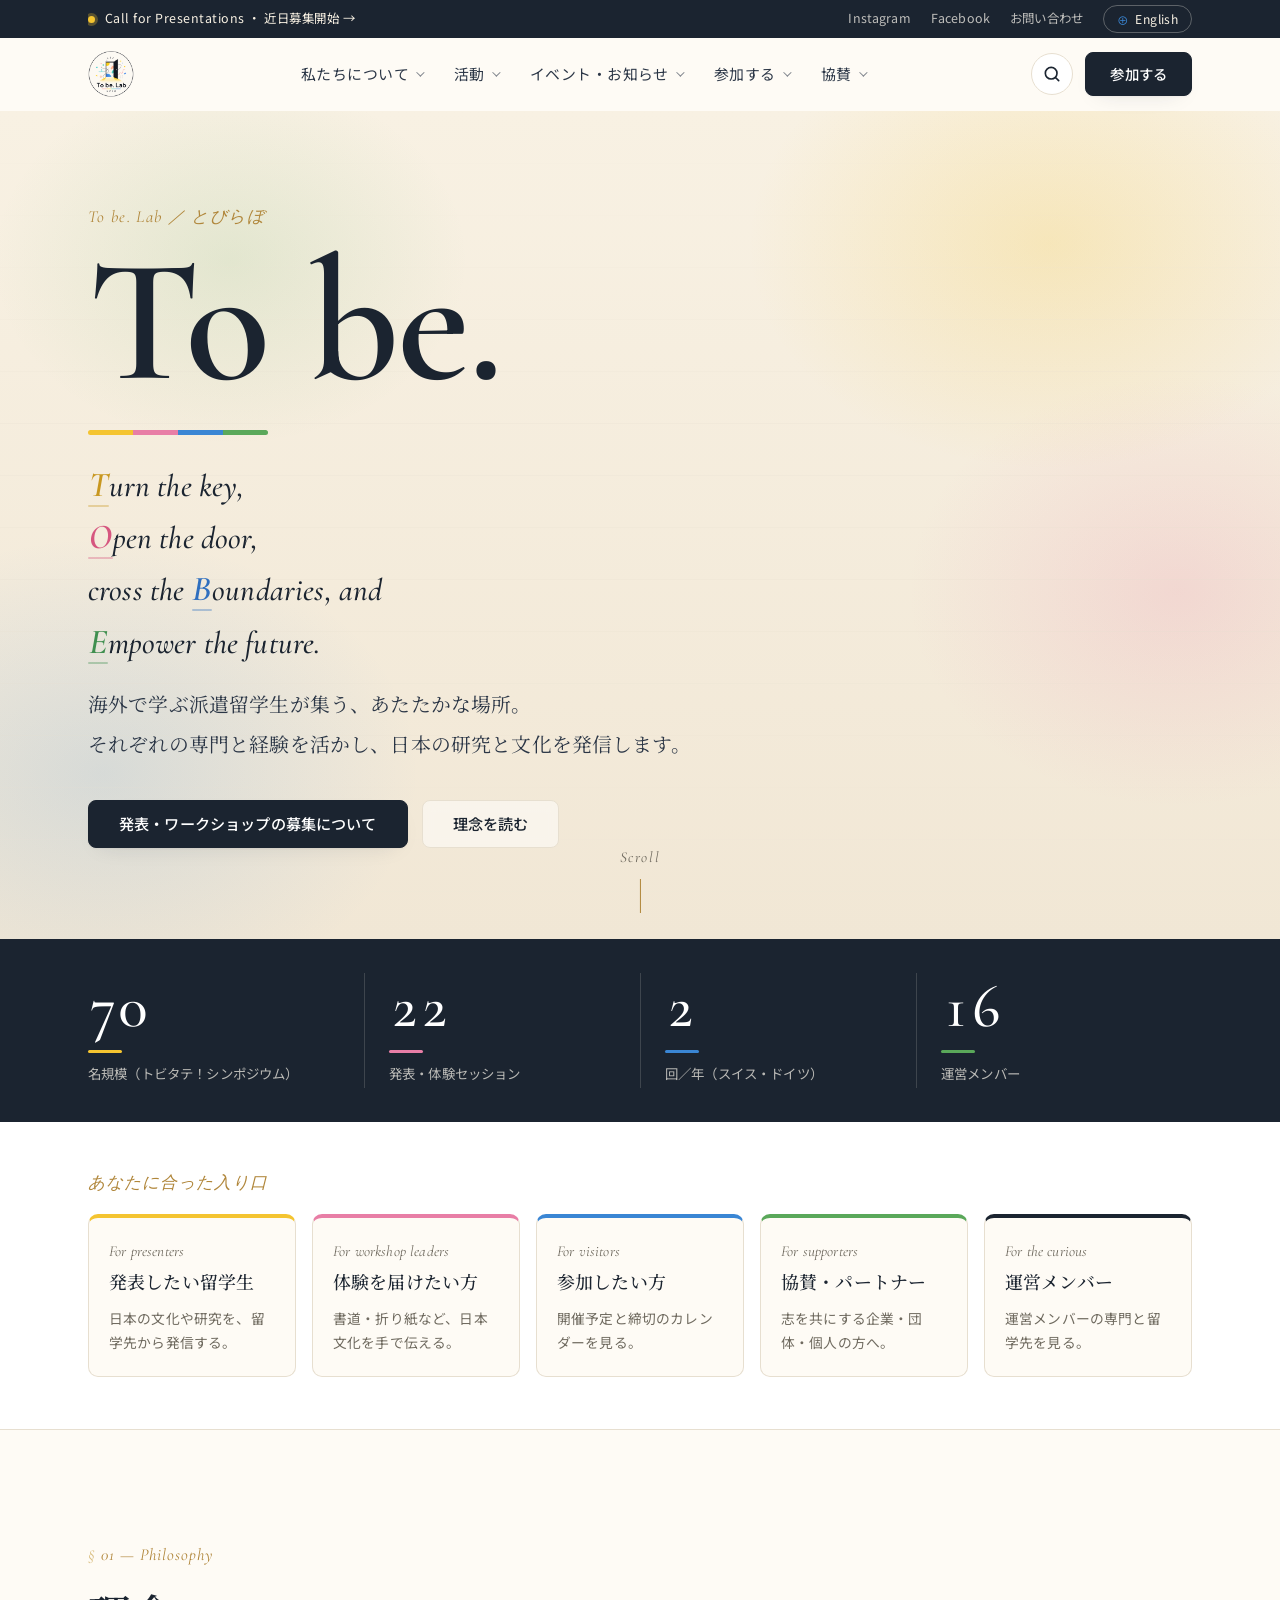
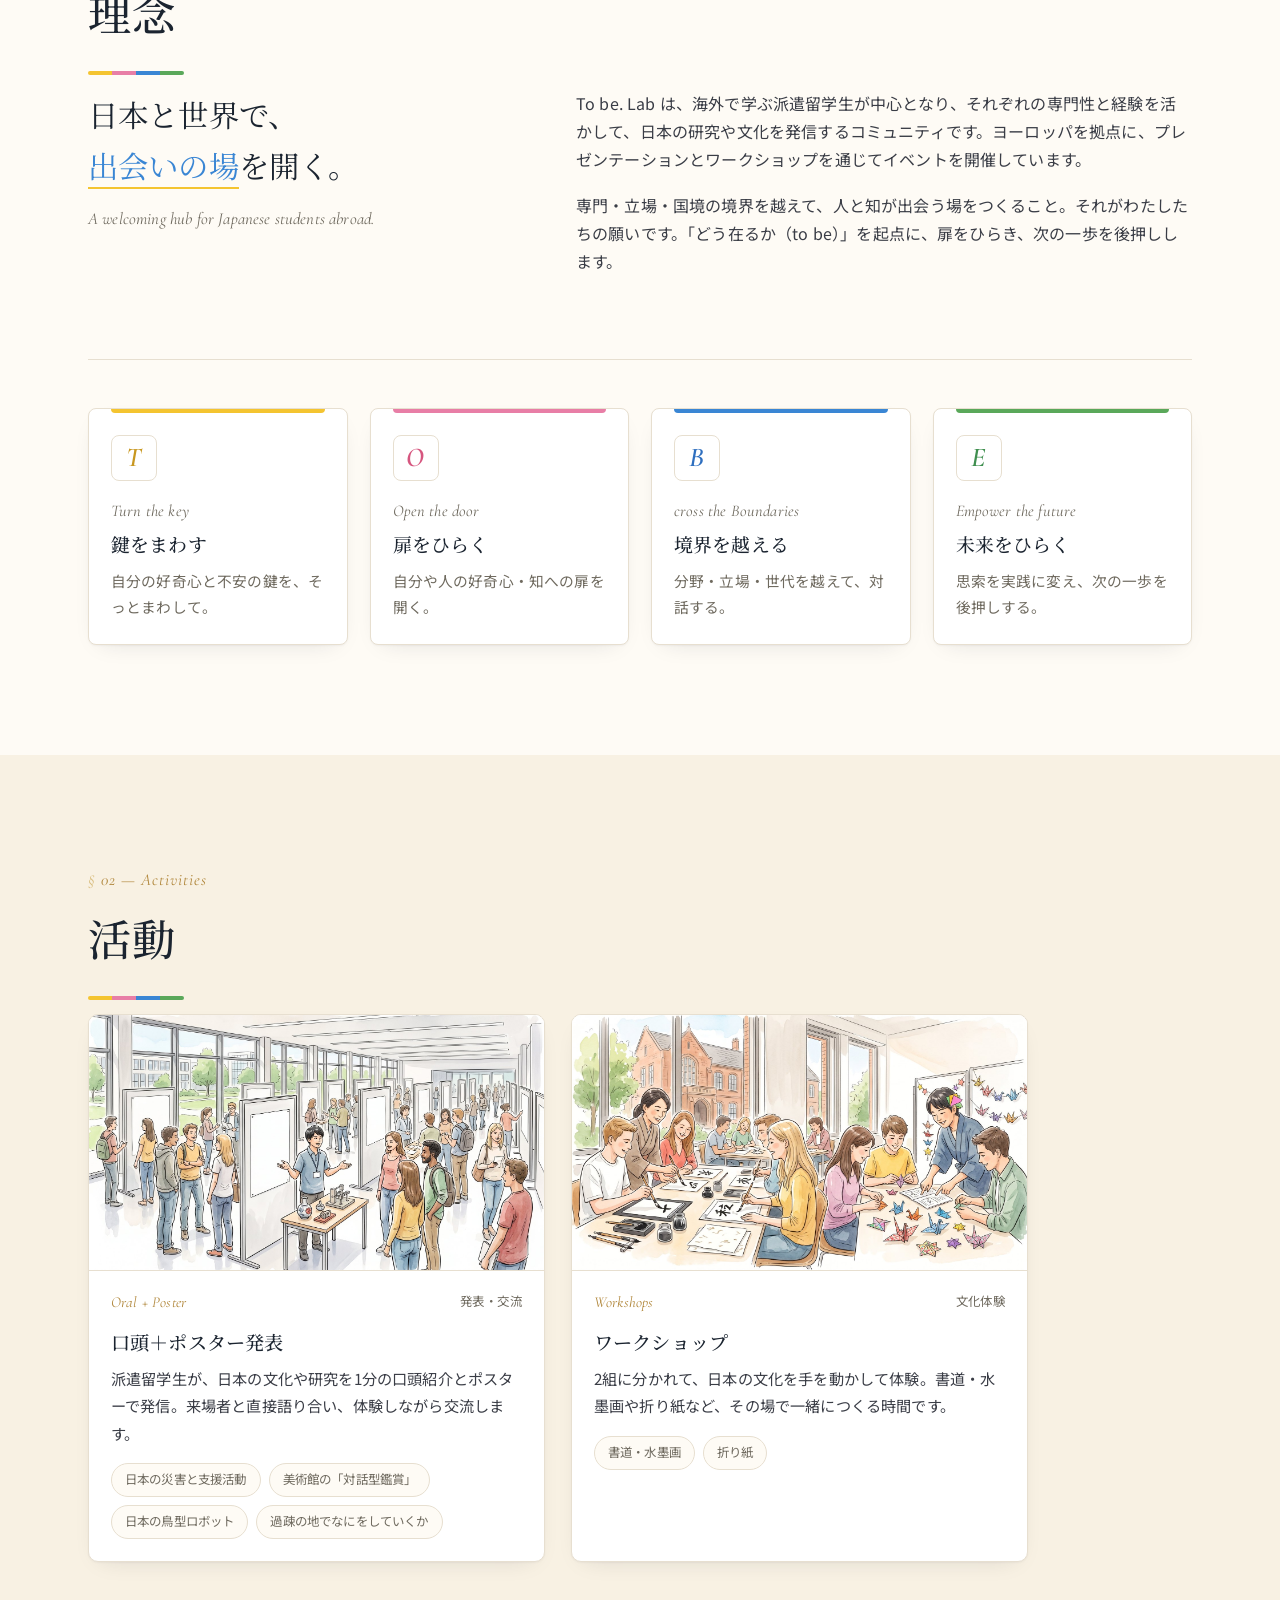
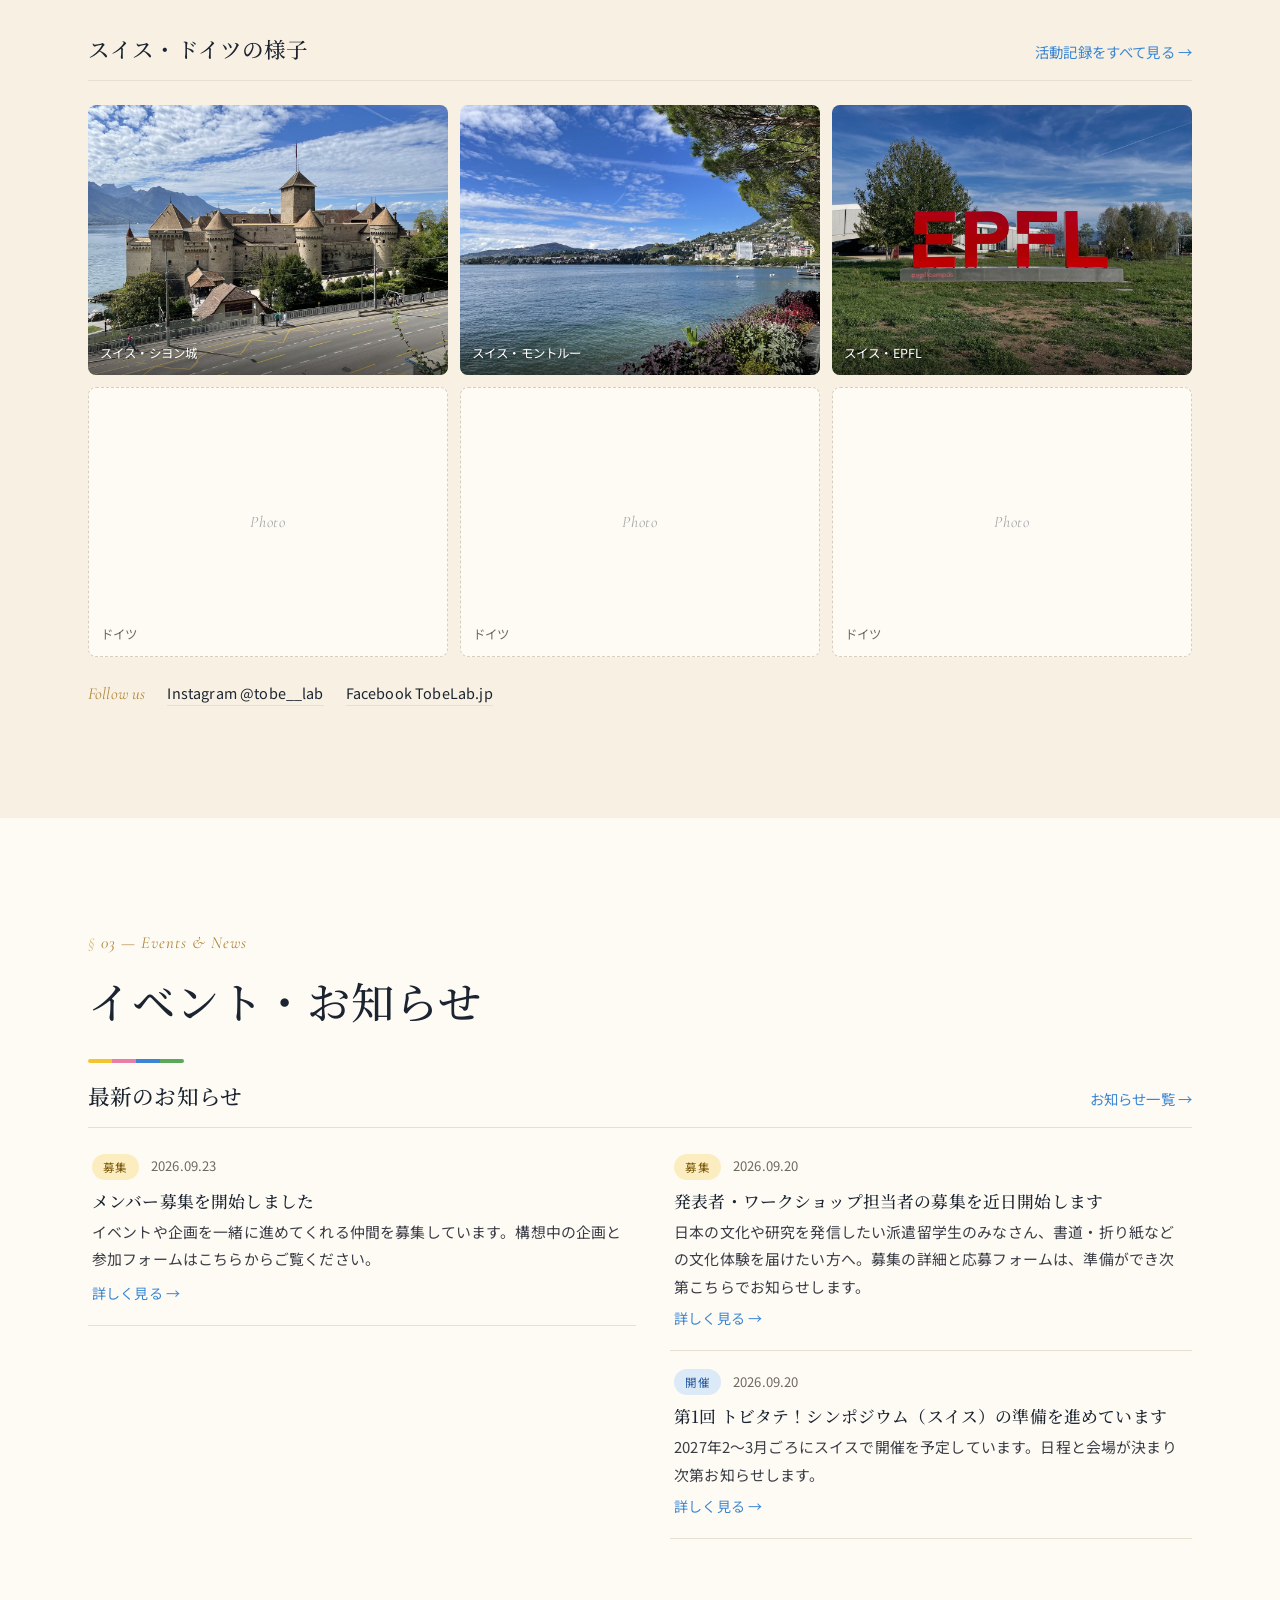
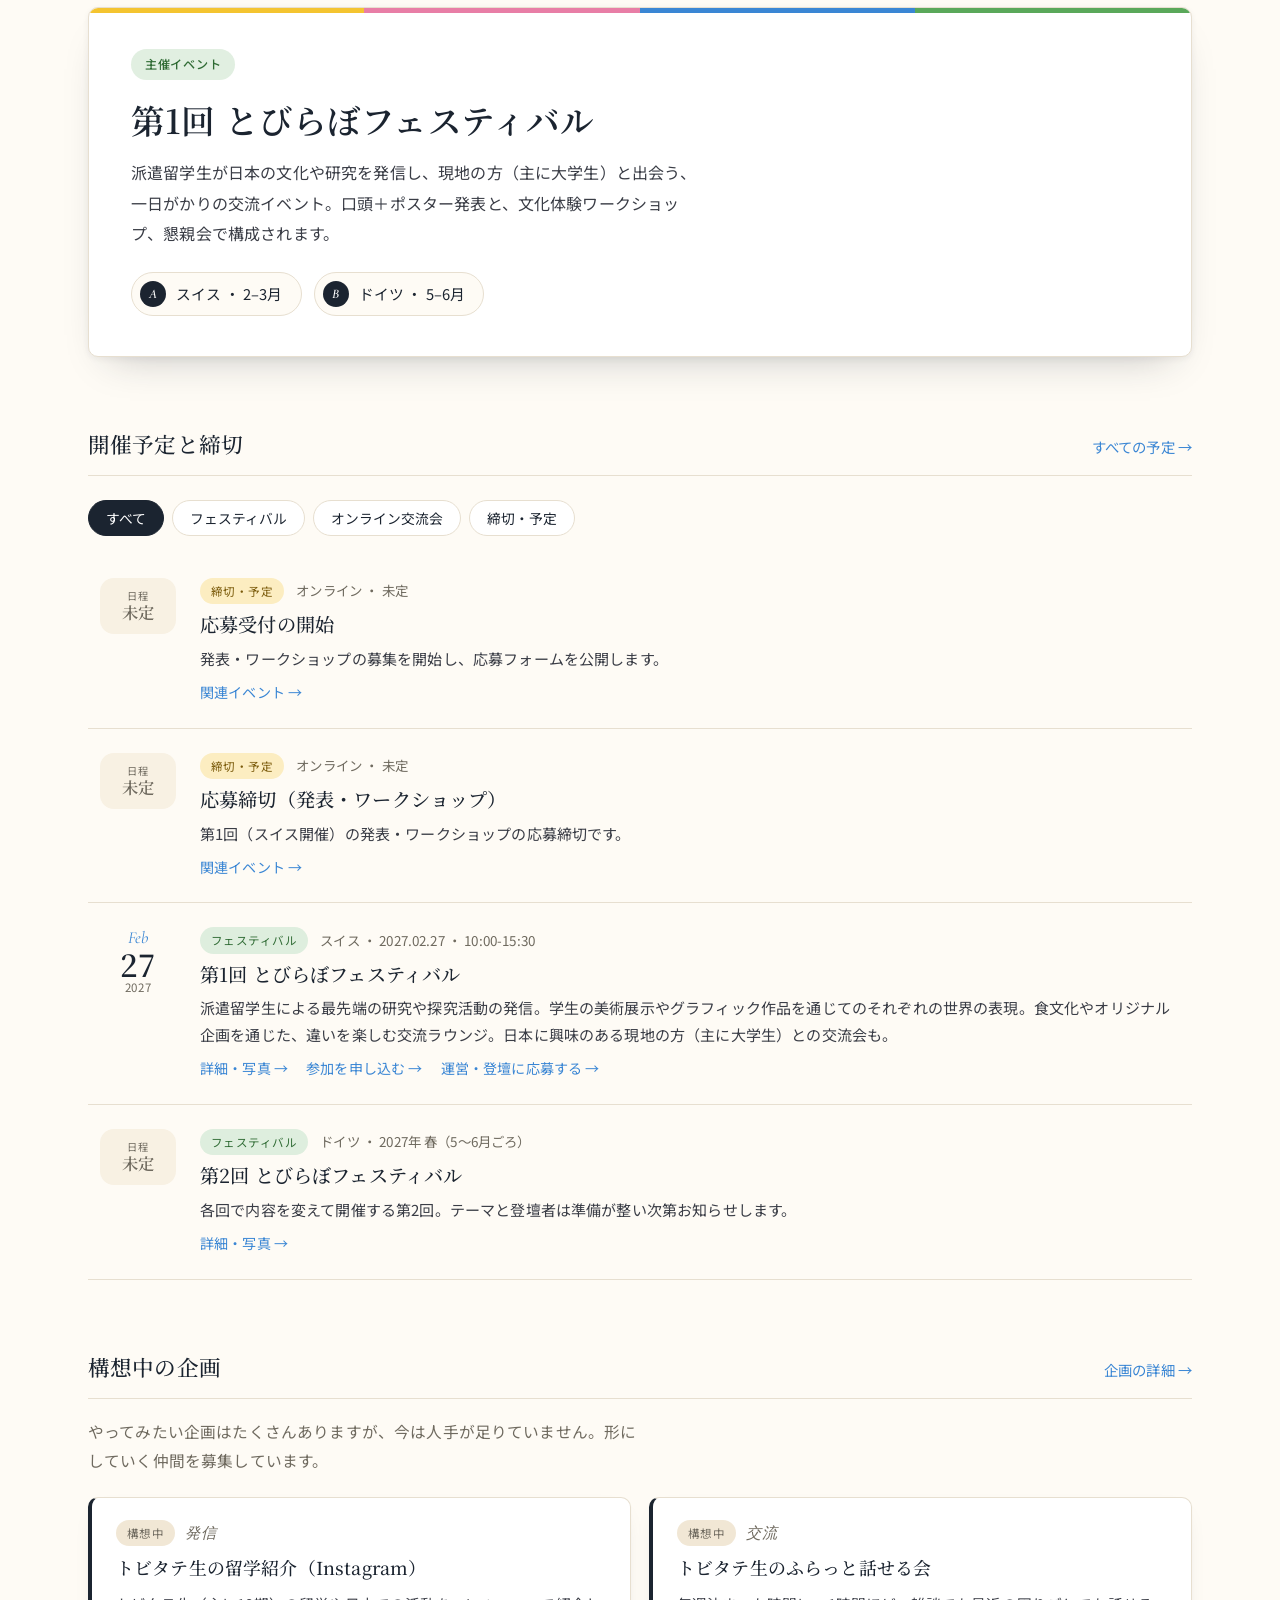
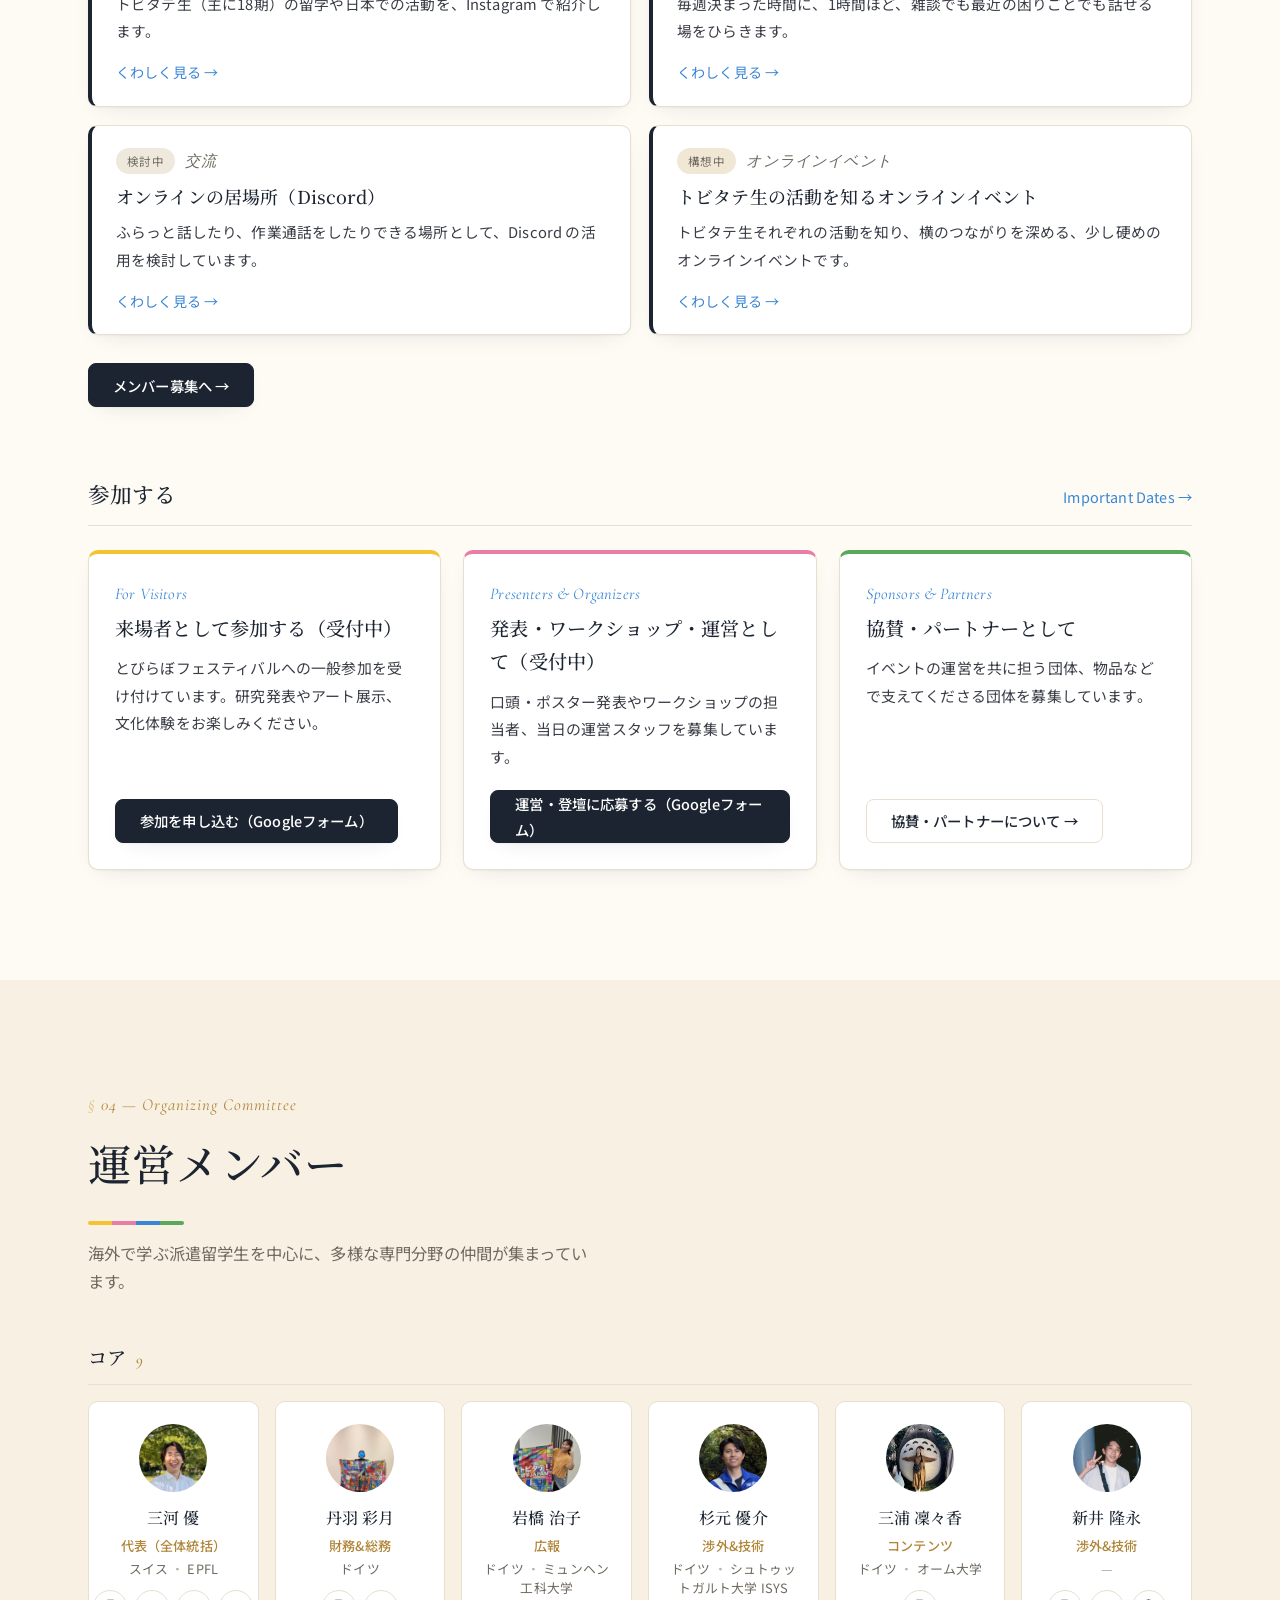
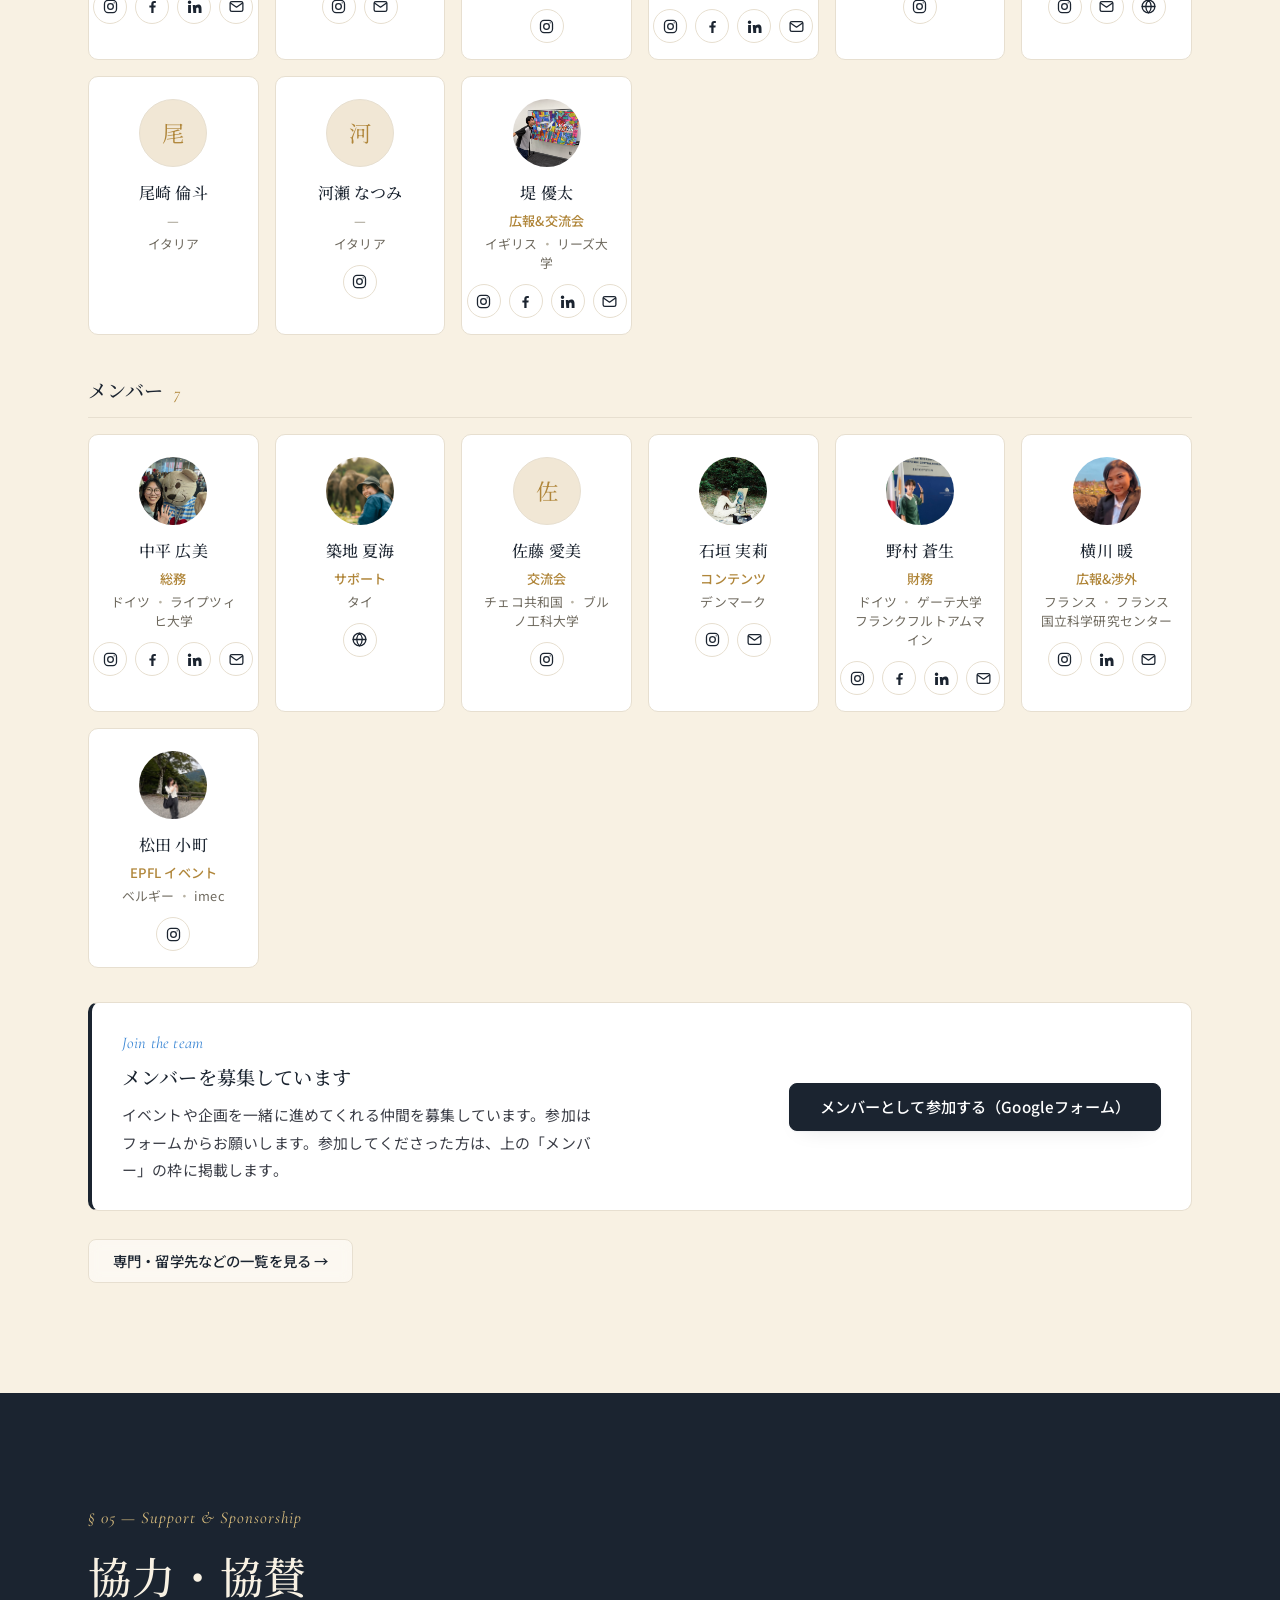
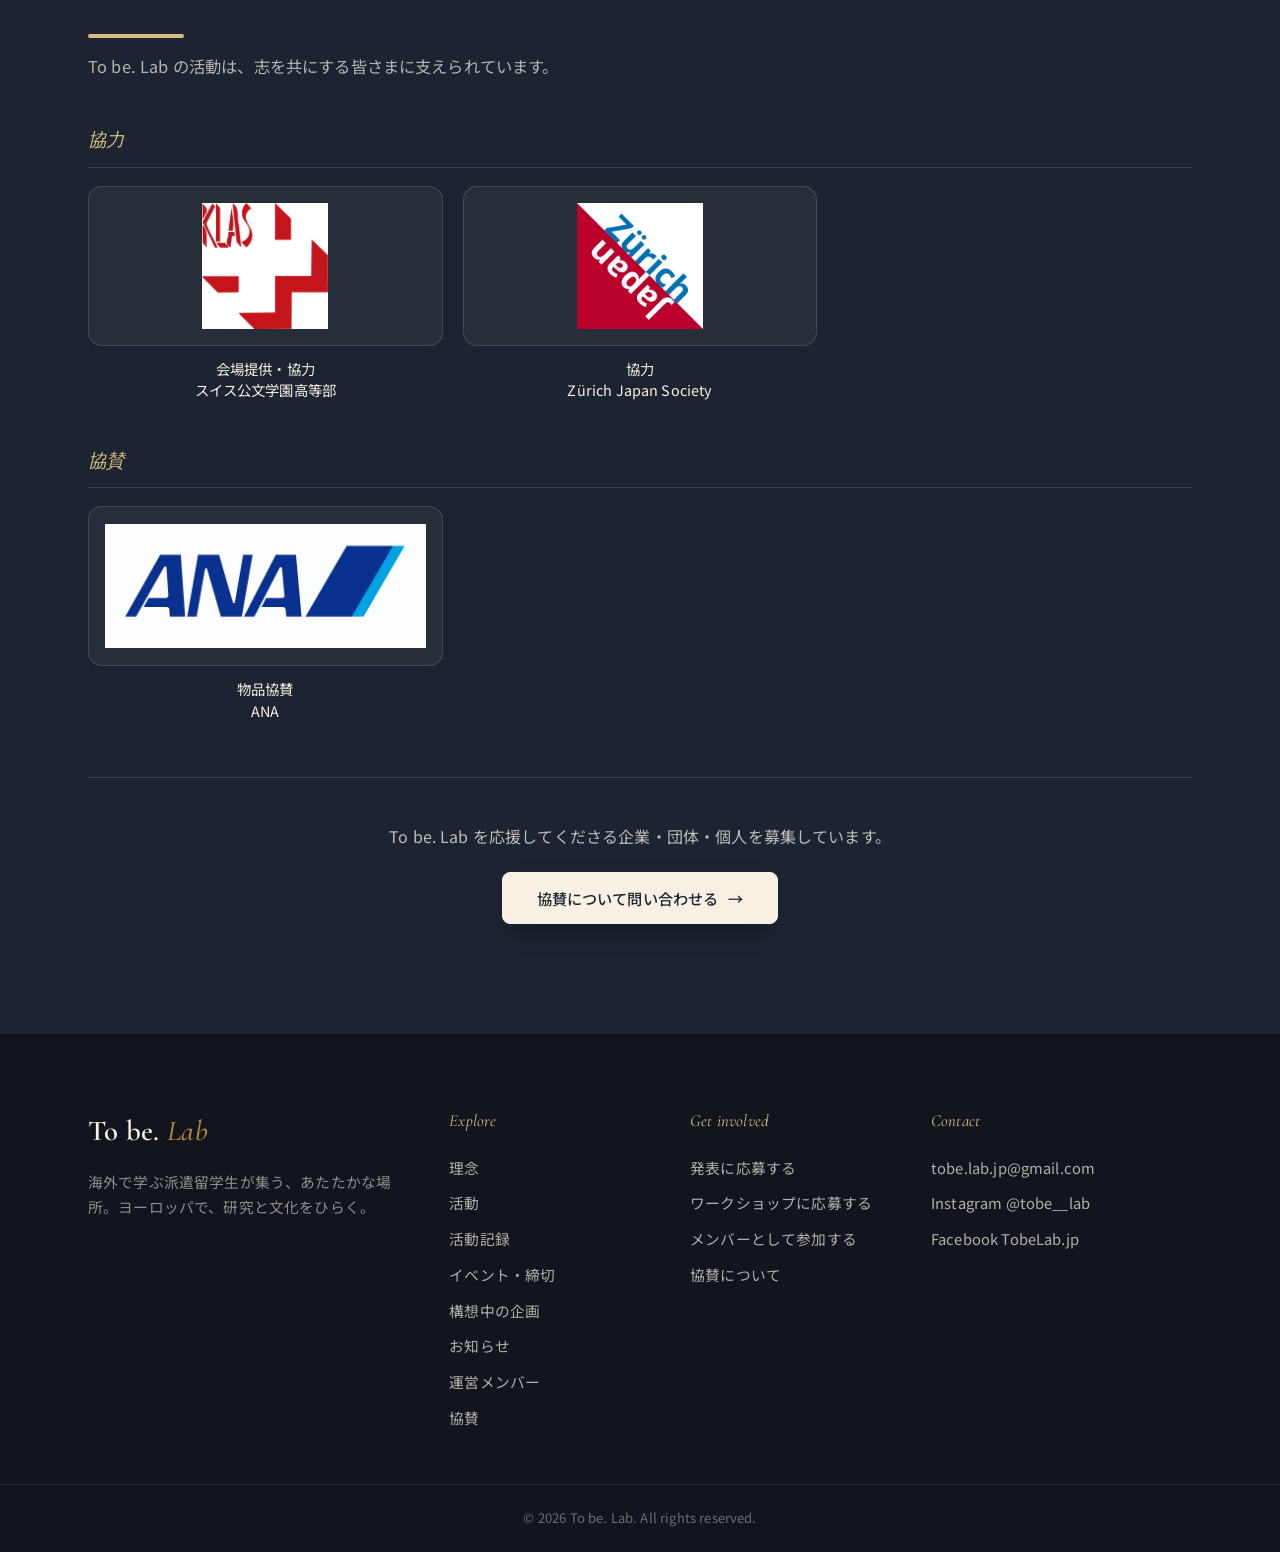
==== commit 6adb04df: "Update index.html" ====
--- a/index.html
+++ b/index.html
@@ -212,7 +212,8 @@
       </div>
       <div class="chips" data-filters data-target="#calHome" data-attr="type">
         <button class="chip is-on" data-filter="" data-ja="すべて" data-en="All">すべて</button>
-        <button class="chip" data-filter="symposium" data-ja="シンポジウム" data-en="Symposium">シンポジウム</button>
+        <button class="chip" data-filter="symposium" data-ja="フェスティバル" data-en="Festival">フェスティバル</button>
+        <button class="chip" data-filter="online" data-ja="オンライン交流会" data-en="Online Meetup">オンライン交流会</button>
         <button class="chip" data-filter="deadline" data-ja="締切・予定" data-en="Deadlines">締切・予定</button>
       </div>
       <div class="events-list" id="calHome"></div>
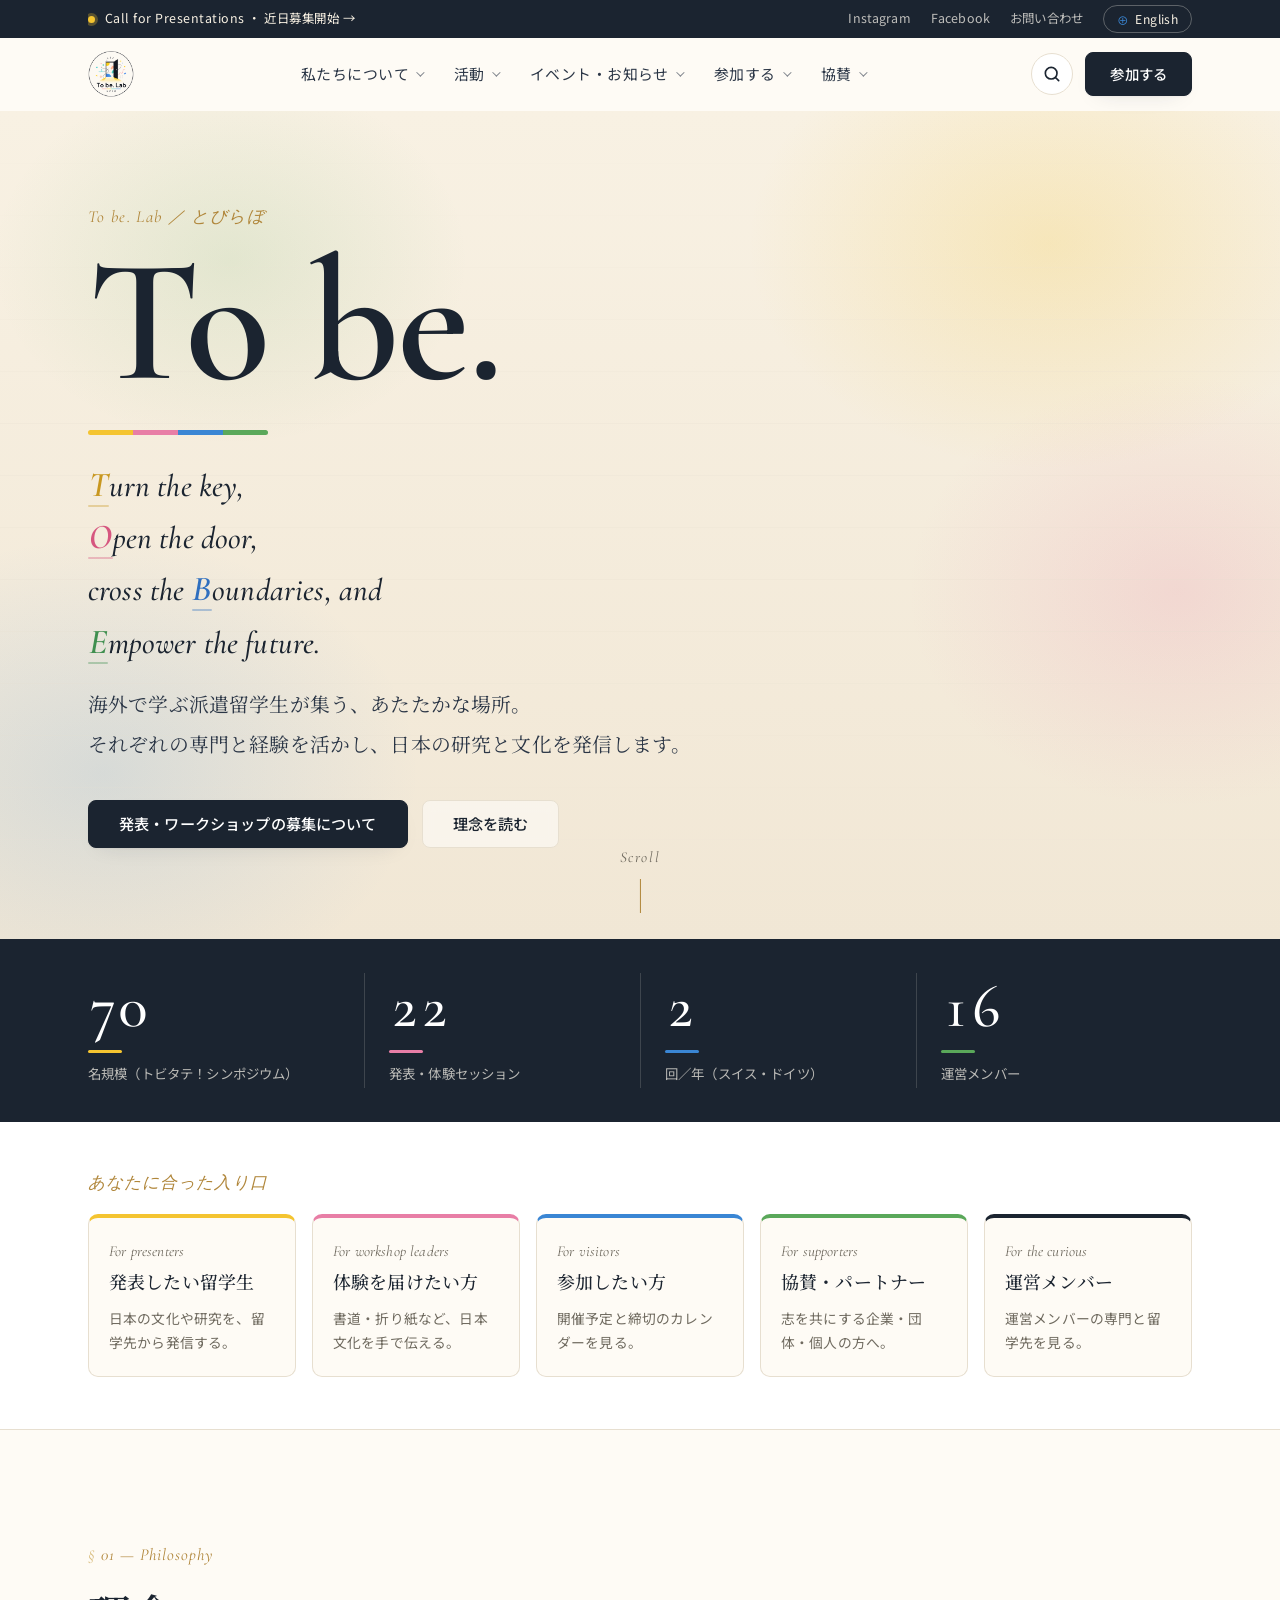
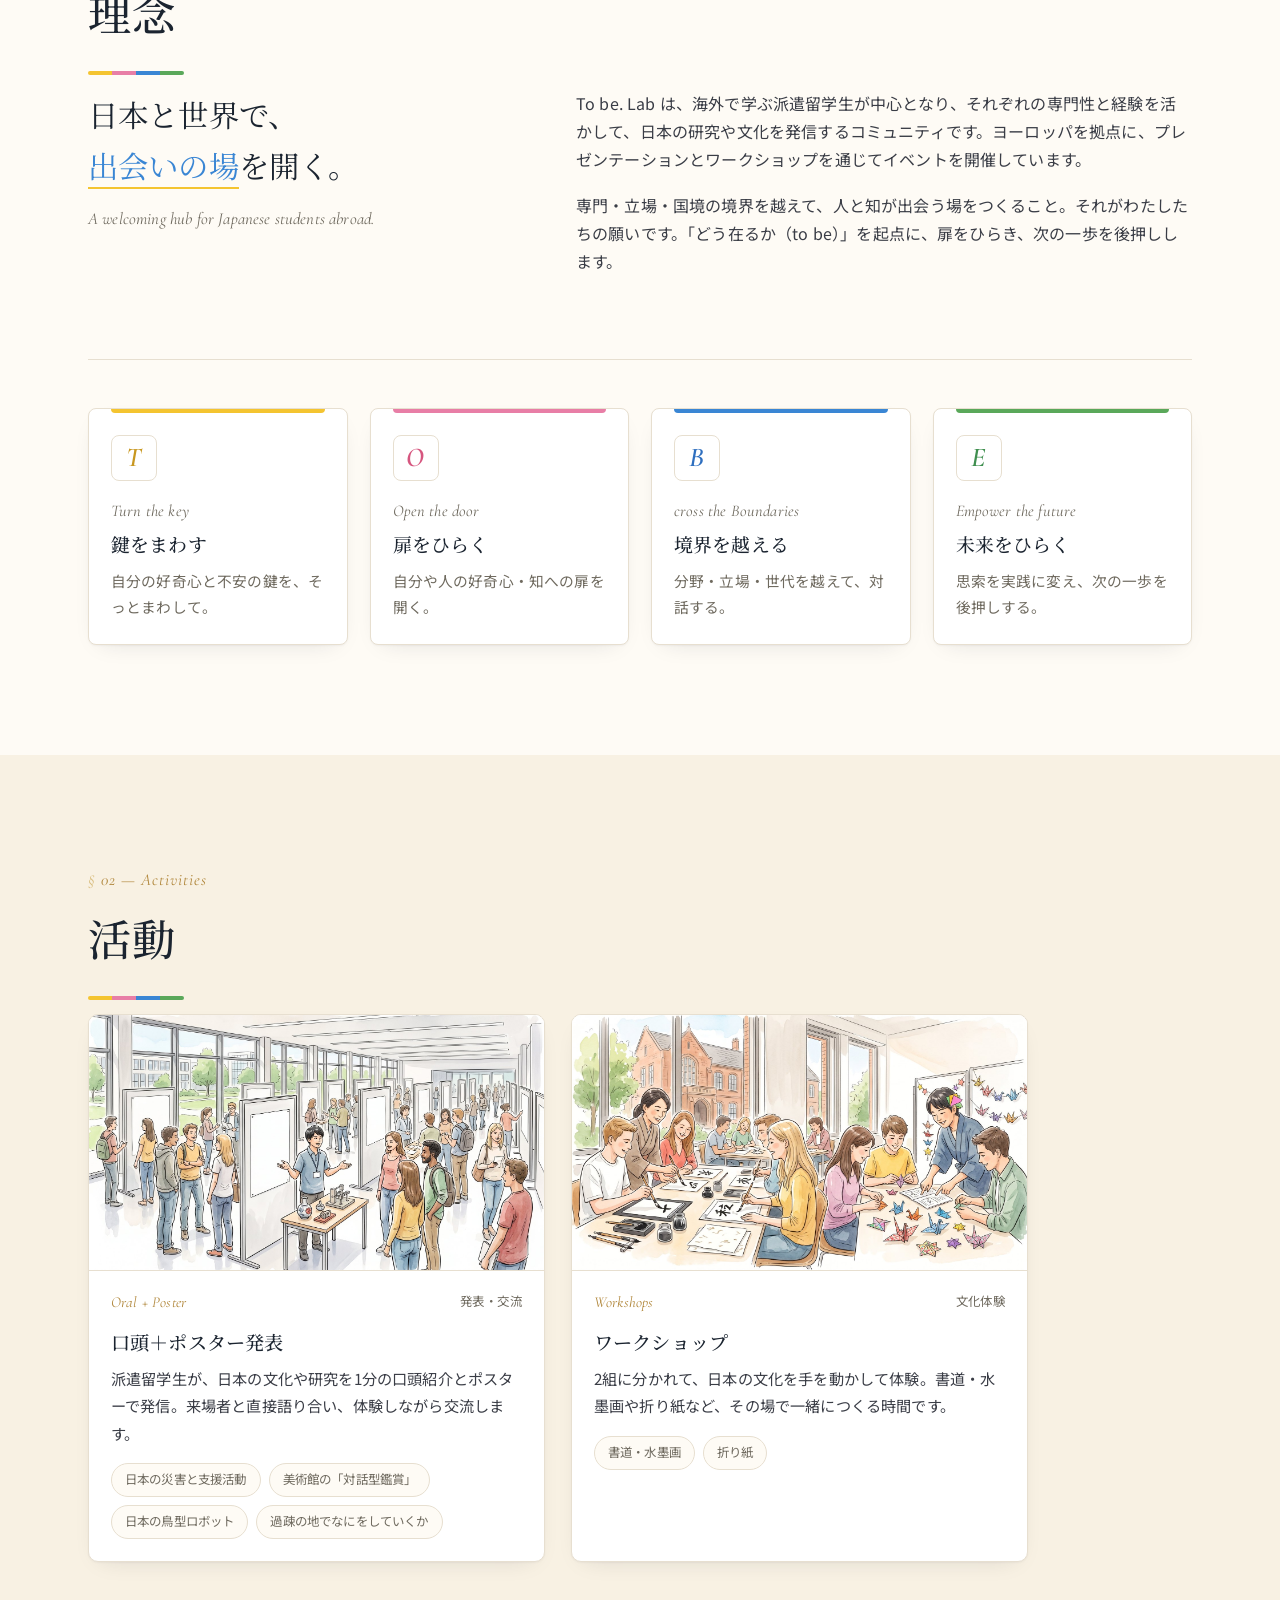
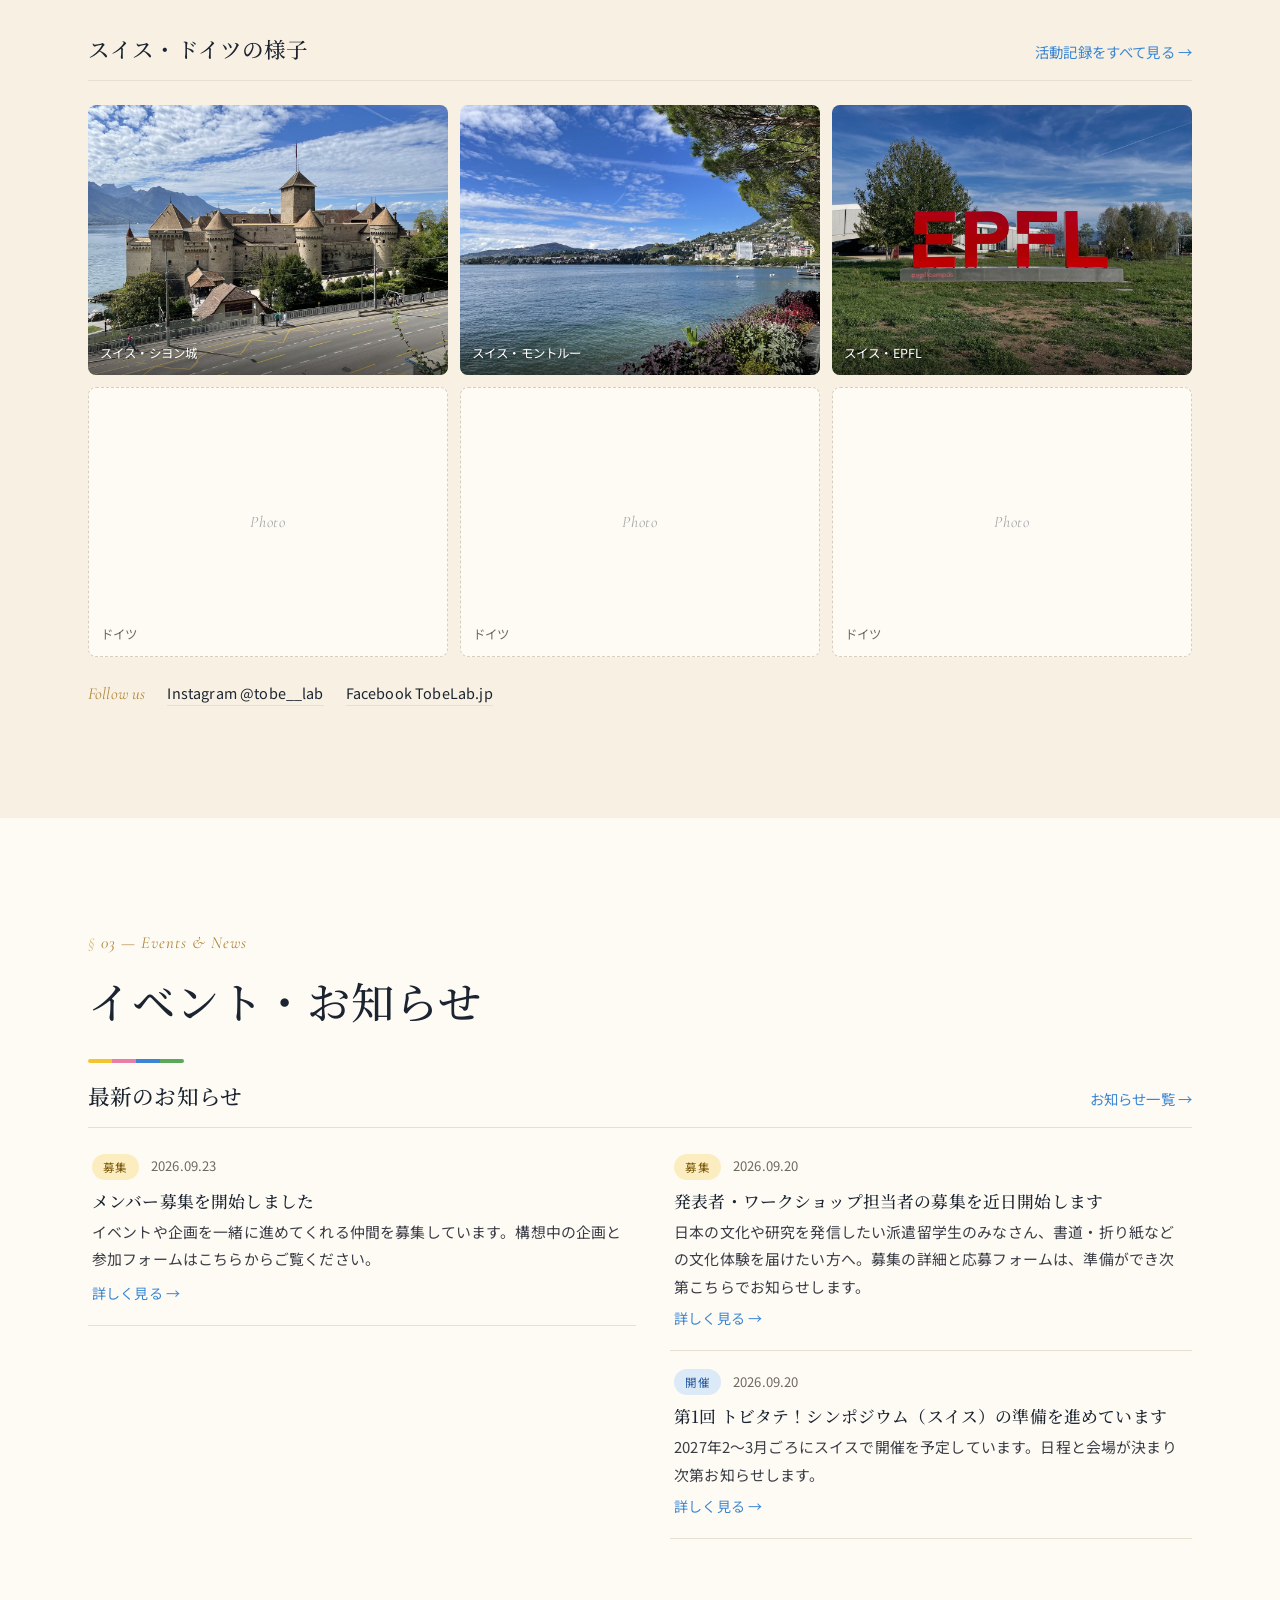
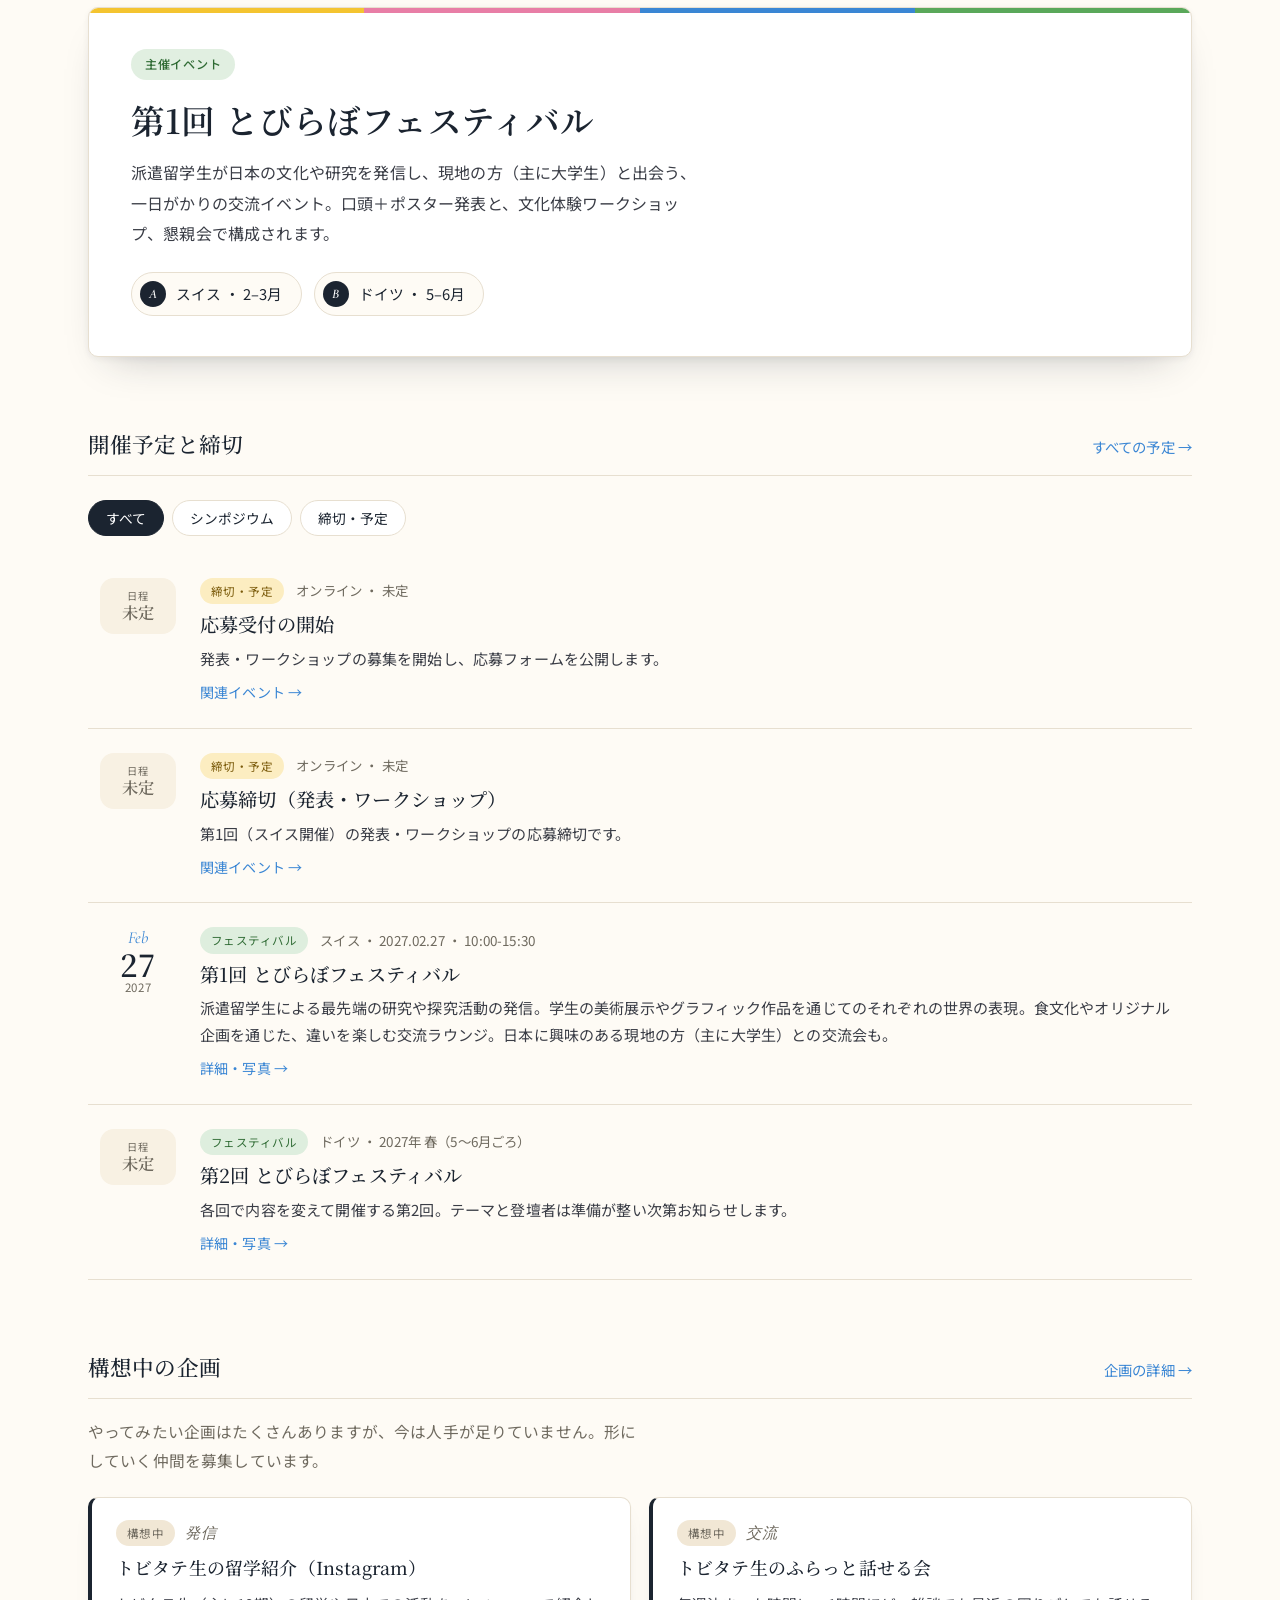
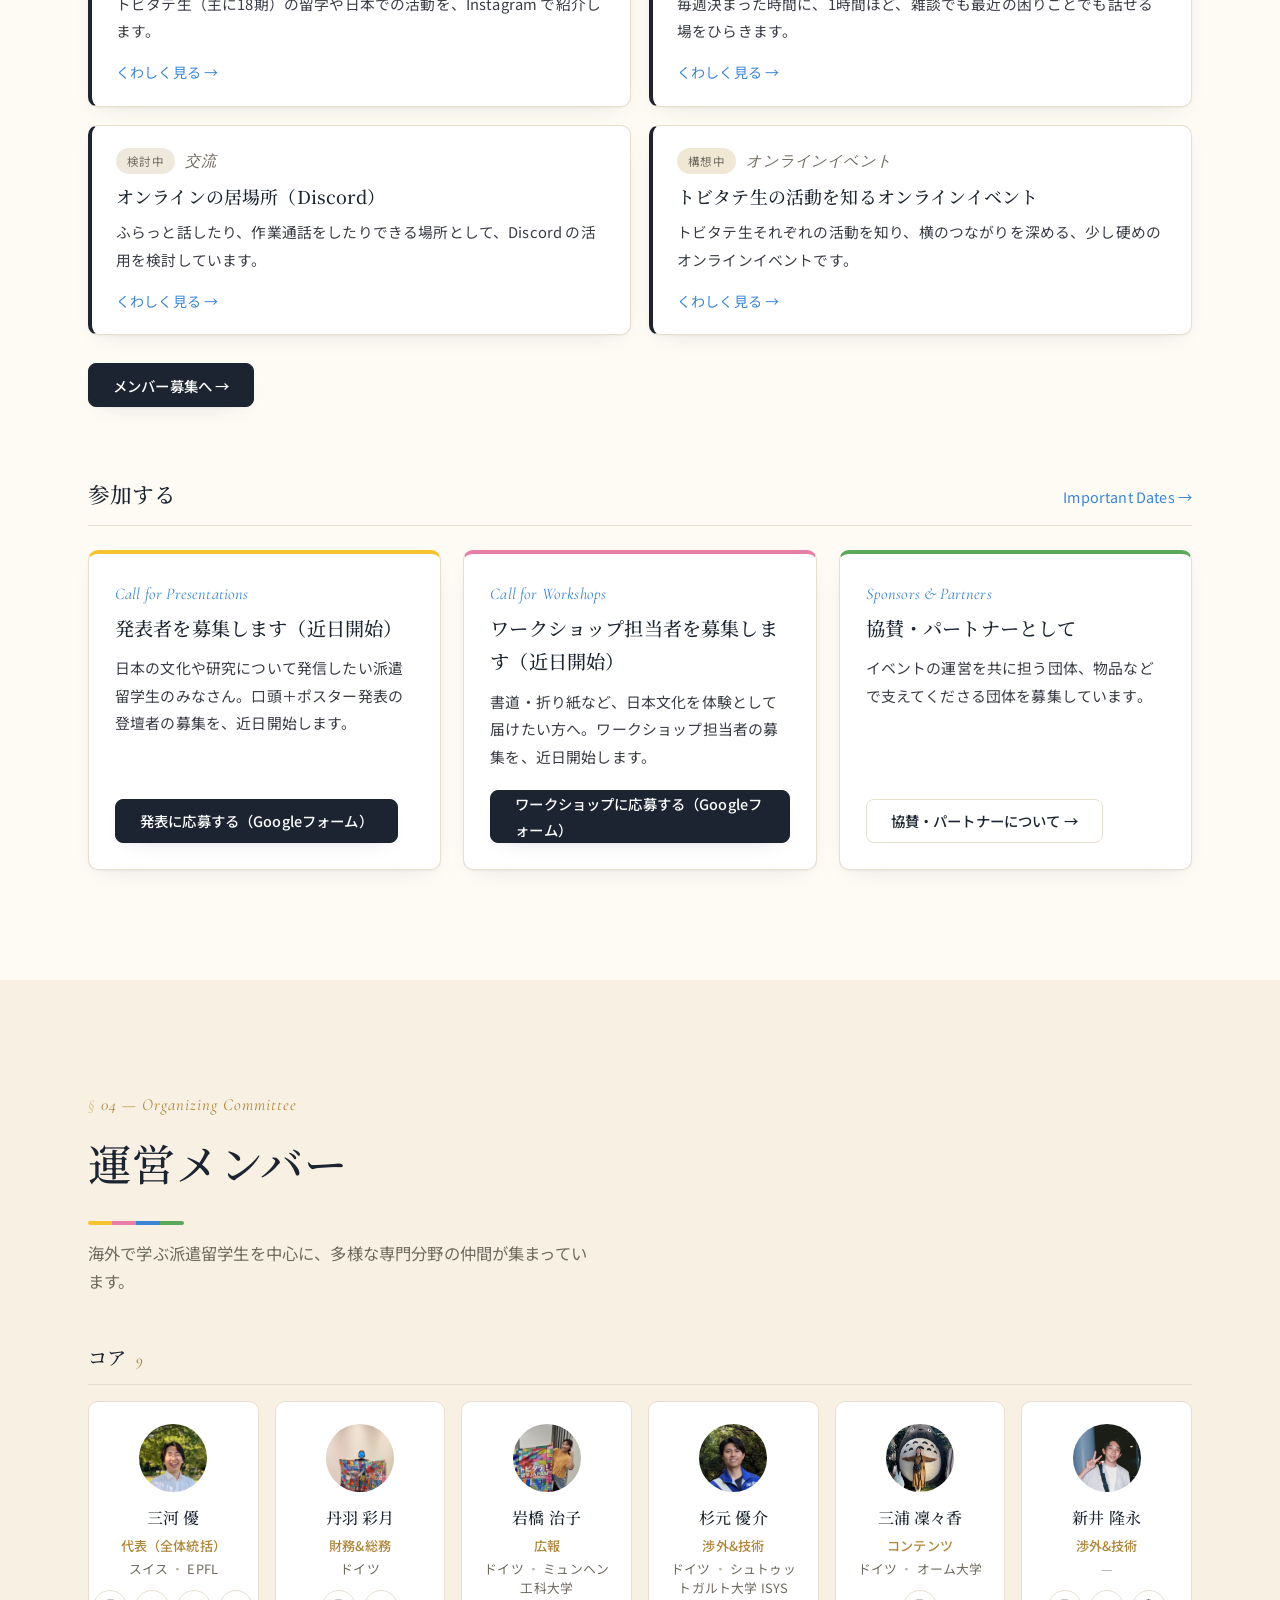
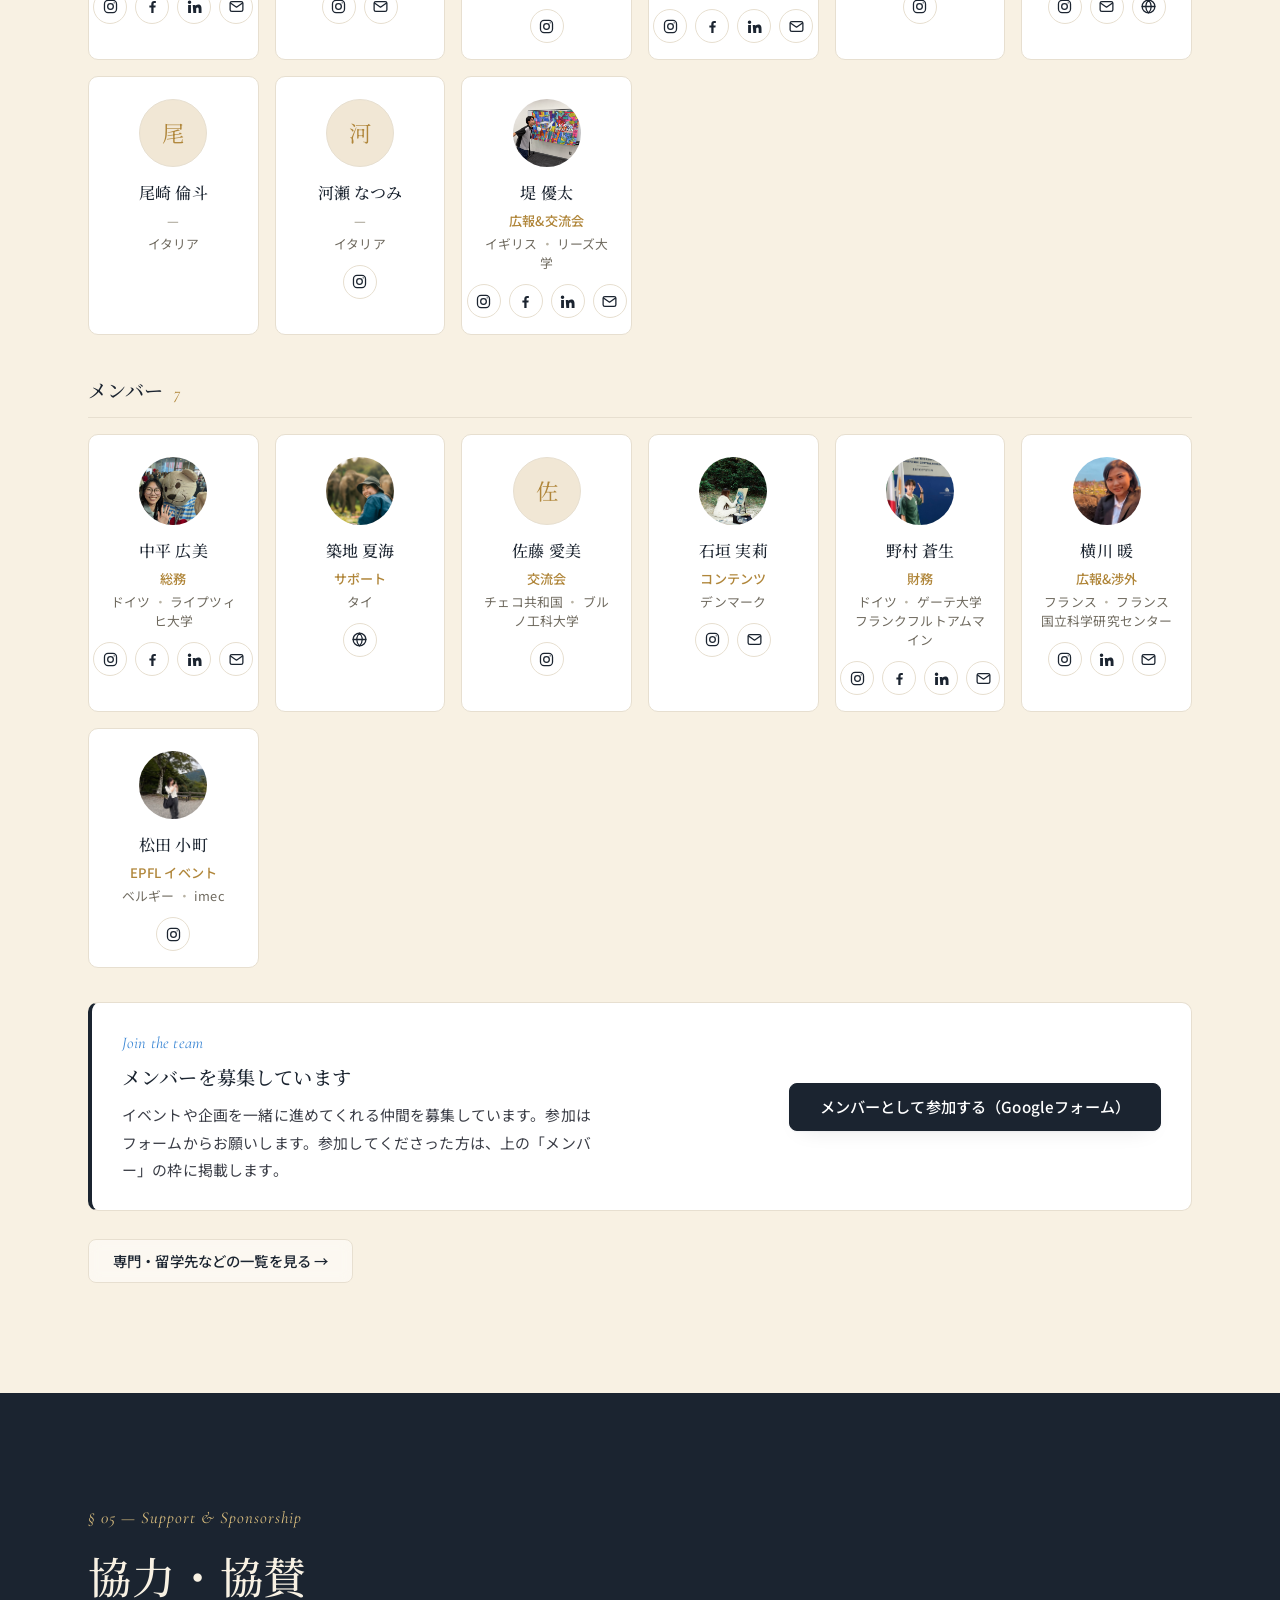
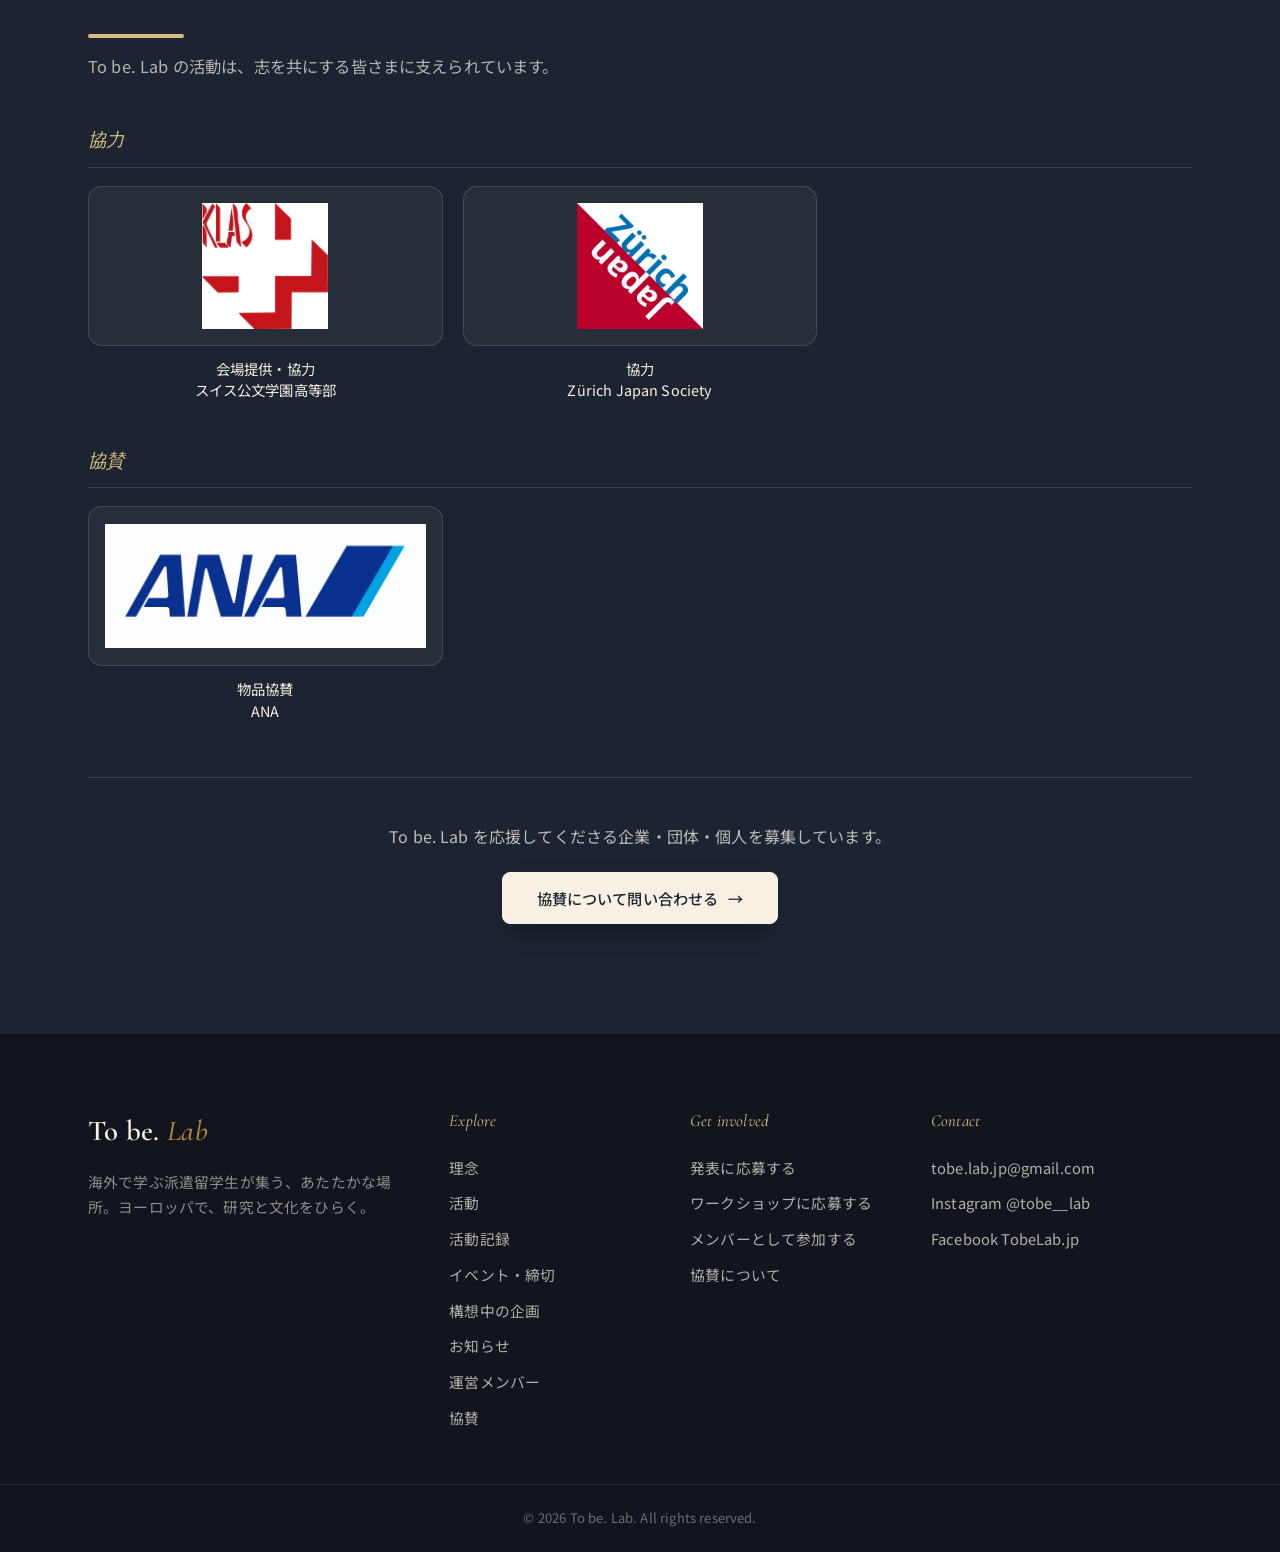
==== commit 4487e653: "検索対策:title・description・canonical・OGP・sitemap" ====
--- a/index.html
+++ b/index.html
@@ -3,8 +3,16 @@
 <head>
 <meta charset="UTF-8">
 <meta name="viewport" content="width=device-width, initial-scale=1.0, viewport-fit=cover">
-<title>To be. Lab</title>
-<meta name="description" content="To be. Lab — 海外で学ぶ派遣留学生が集う、あたたかな場所。日本の研究と文化を、ヨーロッパから発信します。">
+<title>To be. Lab(トビラボ/とびらぼ)｜海外で学ぶ派遣留学生のコミュニティ</title>
+<meta name="description" content="To be. Lab(トビラボ/とびらぼ)は、海外で学ぶ派遣留学生が集うコミュニティです。日本の研究と文化を、ヨーロッパから発信します。第1回とびらぼフェスティバルは2027年2月27日、スイスで開催予定。">
+<link rel="canonical" href="https://tobe-lab-jp.github.io/web/">
+<meta property="og:type" content="website">
+<meta property="og:site_name" content="To be. Lab">
+<meta property="og:title" content="To be. Lab(トビラボ/とびらぼ)">
+<meta property="og:description" content="海外で学ぶ派遣留学生が集うコミュニティ。日本の研究と文化をヨーロッパから発信します。">
+<meta property="og:url" content="https://tobe-lab-jp.github.io/web/">
+<meta property="og:image" content="https://tobe-lab-jp.github.io/web/assets/images/ogp.jpg">
+<meta name="twitter:card" content="summary_large_image">
 <link rel="icon" href="assets/images/favicon.ico" sizes="any">
 <link rel="icon" type="image/png" sizes="32x32" href="assets/images/favicon-32.png">
 <link rel="icon" type="image/png" sizes="16x16" href="assets/images/favicon-16.png">
@@ -14,6 +22,50 @@
 <link href="https://fonts.googleapis.com/css2?family=Cormorant+Garamond:ital,wght@0,400;0,500;0,600;1,400&family=Noto+Serif+JP:wght@300;400;500;600&family=Noto+Sans+JP:wght@300;400;500&display=swap" rel="stylesheet">
 <link rel="stylesheet" href="styles.css">
 <script src="config.js"></script>
+<script type="application/ld+json">
+{
+  "@context": "https://schema.org",
+  "@graph": [
+    {
+      "@type": "Organization",
+      "@id": "https://tobe-lab-jp.github.io/web/#org",
+      "name": "To be. Lab",
+      "alternateName": ["トビラボ", "とびらぼ", "Tobe Lab"],
+      "url": "https://tobe-lab-jp.github.io/web/",
+      "email": "tobe.lab.jp@gmail.com",
+      "description": "海外で学ぶ派遣留学生が集い、日本の研究と文化をヨーロッパから発信するコミュニティ。",
+      "sameAs": [
+        "https://www.instagram.com/tobe__lab/",
+        "https://www.facebook.com/TobeLab.jp/"
+      ]
+    },
+    {
+      "@type": "WebSite",
+      "name": "To be. Lab",
+      "alternateName": ["トビラボ", "とびらぼ"],
+      "url": "https://tobe-lab-jp.github.io/web/",
+      "inLanguage": "ja"
+    },
+    {
+      "@type": "Event",
+      "name": "第1回 とびらぼフェスティバル",
+      "alternateName": "The 1st To be. Lab Festival",
+      "startDate": "2027-02-27T10:00+01:00",
+      "endDate": "2027-02-27T15:30+01:00",
+      "eventStatus": "https://schema.org/EventScheduled",
+      "eventAttendanceMode": "https://schema.org/OfflineEventAttendanceMode",
+      "location": {
+        "@type": "Place",
+        "name": "スイス公文高等学校 (KLAS)",
+        "address": { "@type": "PostalAddress", "addressLocality": "Leysin", "addressCountry": "CH" }
+      },
+      "image": ["https://tobe-lab-jp.github.io/web/assets/images/workshop.jpg"],
+      "description": "派遣留学生による研究・探究活動の発信、美術展示、食文化を通じた交流ラウンジ、現地の大学生との交流会。",
+      "organizer": { "@id": "https://tobe-lab-jp.github.io/web/#org" }
+    }
+  ]
+}
+</script>
 </head>
 <body data-lang="ja" data-page="home">
 <script src="layout.js" data-part="header"></script>
@@ -212,8 +264,7 @@
       </div>
       <div class="chips" data-filters data-target="#calHome" data-attr="type">
         <button class="chip is-on" data-filter="" data-ja="すべて" data-en="All">すべて</button>
-        <button class="chip" data-filter="symposium" data-ja="フェスティバル" data-en="Festival">フェスティバル</button>
-        <button class="chip" data-filter="online" data-ja="オンライン交流会" data-en="Online Meetup">オンライン交流会</button>
+        <button class="chip" data-filter="symposium" data-ja="シンポジウム" data-en="Symposium">シンポジウム</button>
         <button class="chip" data-filter="deadline" data-ja="締切・予定" data-en="Deadlines">締切・予定</button>
       </div>
       <div class="events-list" id="calHome"></div>
@@ -231,7 +282,7 @@
       <p class="strip-cta"><a class="btn btn-primary btn-sm" href="members.html#join" data-ja="メンバー募集へ →" data-en="Join as a member →">メンバー募集へ →</a></p>
     </div>
 
-<!-- Get involved -->
+    <!-- Get involved -->
     <div class="block" id="get-involved">
       <div class="block-head">
         <h3 class="sub-h" data-ja="参加する" data-en="Get involved">参加する</h3>
@@ -239,17 +290,18 @@
       </div>
       <div class="cta-grid">
         <article class="cta-card cta-y">
-          <span class="cta-en">For Visitors</span>
-          <h3 data-ja="来場者として参加する（受付中）" data-en="Attend as a visitor (now open)">来場者として参加する（受付中）</h3>
-          <p data-ja="とびらぼフェスティバルへの一般参加を受け付けています。研究発表やアート展示、文化体験をお楽しみください。" data-en="General registration for the To be. Lab Festival is now open. Come enjoy research talks, art exhibitions, and cultural workshops.">とびらぼフェスティバルへの一般参加を受け付けています。研究発表やアート展示、文化体験をお楽しみください。</p>
-          <a class="btn btn-primary btn-sm" href="https://forms.gle/7872DcL3t4HiaU3a9" target="_blank" rel="noopener noreferrer" data-ja="参加を申し込む（Googleフォーム）" data-en="Register to attend (Google Form)">参加を申し込む（Googleフォーム）</a>
+          <span class="cta-en">Call for Presentations</span>
+          <h3 data-ja="発表者を募集します（近日開始）" data-en="Call for presenters (opening soon)">発表者を募集します（近日開始）</h3>
+          <p data-ja="日本の文化や研究について発信したい派遣留学生のみなさん。口頭＋ポスター発表の登壇者の募集を、近日開始します。" data-en="For exchange students who want to share Japanese culture or research — the call for oral and poster presenters will open soon.">日本の文化や研究について発信したい派遣留学生のみなさん。口頭＋ポスター発表の登壇者の募集を、近日開始します。</p>
+          <!-- Google フォームの URL は config.js の forms.presentation に貼ってください -->
+          <a class="btn btn-primary btn-sm" data-form="presentation" data-pending-ja="応募フォームは近日公開" data-pending-en="Application form coming soon" data-ja="発表に応募する（Googleフォーム）" data-en="Apply to present (Google Form)">発表に応募する（Googleフォーム）</a>
         </article>
         <article class="cta-card cta-p">
-          <span class="cta-en">Presenters &amp; Organizers</span>
-          <h3 data-ja="発表・ワークショップ・運営として（受付中）" data-en="Present, lead a workshop, or help run it (now open)">発表・ワークショップ・運営として（受付中）</h3>
-          <p data-ja="口頭・ポスター発表やワークショップの担当者、当日の運営スタッフを募集しています。" data-en="We are looking for oral/poster presenters, workshop leaders, and event organizers to help bring the festival to life.">口頭・ポスター発表やワークショップの担当者、当日の運営スタッフを募集しています。</p>
-          <!-- Google フォームの URL は config.js の forms.presentation に貼ってください -->
-          <a class="btn btn-primary btn-sm" data-form="presentation" data-pending-ja="応募フォームは近日公開" data-pending-en="Application form coming soon" data-ja="運営・登壇に応募する（Googleフォーム）" data-en="Apply to present or organize (Google Form)">運営・登壇に応募する（Googleフォーム）</a>
+          <span class="cta-en">Call for Workshops</span>
+          <h3 data-ja="ワークショップ担当者を募集します（近日開始）" data-en="Call for workshop leaders (opening soon)">ワークショップ担当者を募集します（近日開始）</h3>
+          <p data-ja="書道・折り紙など、日本文化を体験として届けたい方へ。ワークショップ担当者の募集を、近日開始します。" data-en="For those who'd like to share Japanese culture as an experience — calligraphy, origami and more. The call for workshop leaders will open soon.">書道・折り紙など、日本文化を体験として届けたい方へ。ワークショップ担当者の募集を、近日開始します。</p>
+          <!-- Google フォームの URL は config.js の forms.workshop に貼ってください -->
+          <a class="btn btn-primary btn-sm" data-form="workshop" data-pending-ja="応募フォームは近日公開" data-pending-en="Application form coming soon" data-ja="ワークショップに応募する（Googleフォーム）" data-en="Apply to lead (Google Form)">ワークショップに応募する（Googleフォーム）</a>
         </article>
         <article class="cta-card cta-g">
           <span class="cta-en">Sponsors &amp; Partners</span>
@@ -261,6 +313,7 @@
     </div>
   </div>
 </section>
+
 <!-- ============ ORGANIZING COMMITTEE / 運営メンバー ============ -->
 <section class="section section-alt reveal in" id="members">
   <div class="container">
